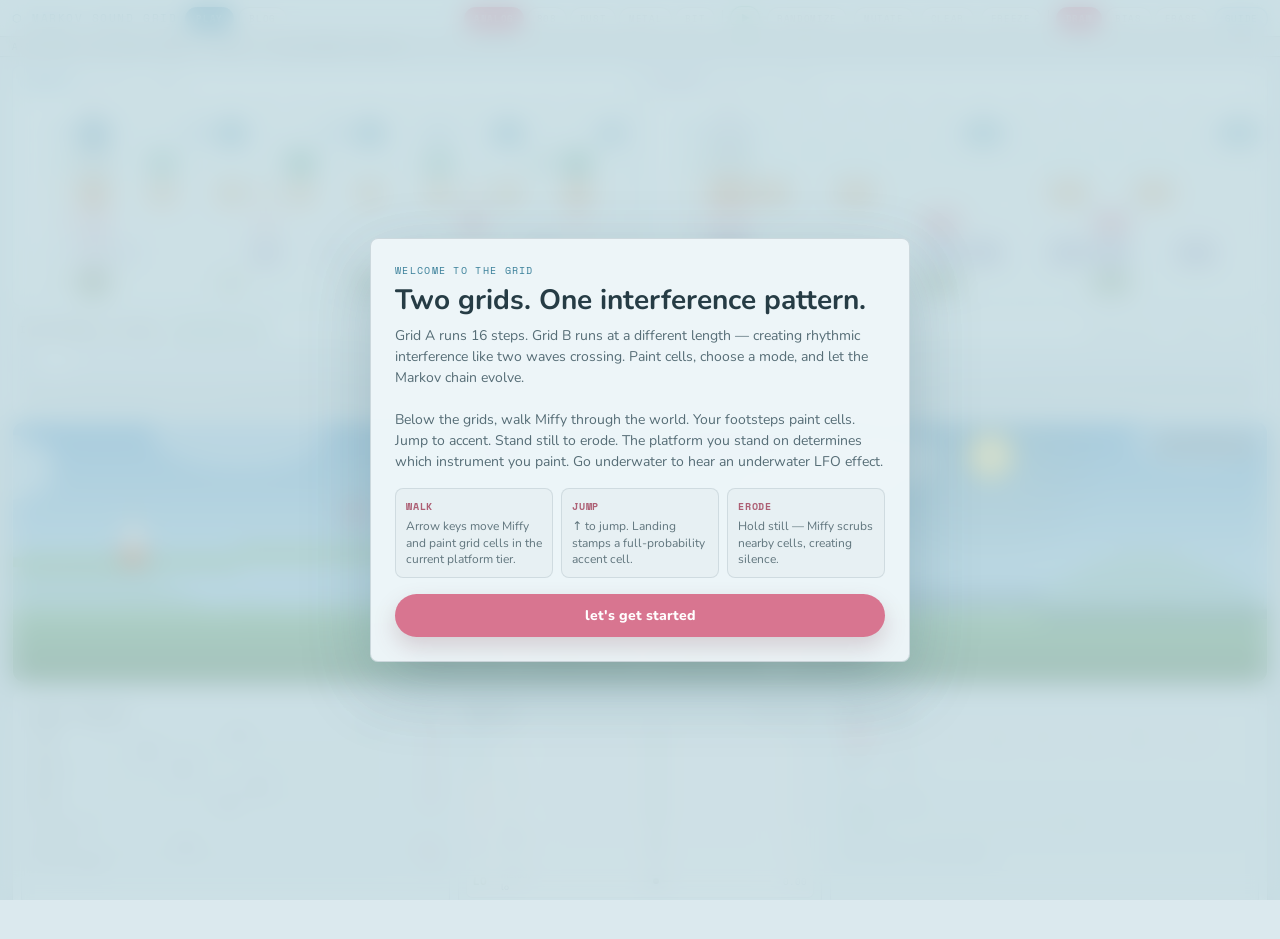
==== index.html @ ca5027e6 "Blog Section Added" ====
<!DOCTYPE html>
<html lang="en">
<head>
<meta charset="UTF-8">
<meta name="viewport" content="width=device-width, initial-scale=1.0">
<title>Markov Sound Grid</title>
<link rel="preconnect" href="https://fonts.googleapis.com">
<link rel="preconnect" href="https://fonts.gstatic.com" crossorigin>
<link href="https://fonts.googleapis.com/css2?family=Nunito:wght@600;700;800&family=Space+Mono:wght@400;700&display=swap" rel="stylesheet">
<style>
*,*::before,*::after{box-sizing:border-box;margin:0;padding:0}
:root{
  --bg:#dbe9ee;--surf:rgba(239,247,249,.9);--border:rgba(36,66,80,.18);
  --text:#263c45;--muted:#60757d;--accent:#d87590;--accent-2:#579fbd;
  --green:#4a9d82;--peach:#d99a5f;
  --mono:'Space Mono',monospace;--round:'Nunito',system-ui,sans-serif;
  --c-bd:#579fbd;--c-sd:#4a9d82;--c-hh:#d99a5f;--c-cp:#d87590;--c-mel:#8f8fbc;--c-bass:#6f8f63;
  /* time of day */
  --sky-top:#c8dff2;--sky-bot:#e8f4fb;--ground:#b8d4a0;--ground-dark:#8ab87a;
  --sun-color:#f5c842;--fog:rgba(220,235,245,0.0);
}
html,body{width:100%;height:100%;background:var(--bg);color:var(--text);font-family:var(--round);overflow-x:hidden;}
body{overflow-y:auto;}
#app{display:flex;flex-direction:column;min-height:100vh;}

/* ---- HEADER ---- */
header{display:flex;align-items:center;justify-content:space-between;gap:8px;flex-wrap:wrap;padding:6px 12px;border-bottom:1px solid var(--border);background:rgba(231,241,244,.92);box-shadow:0 6px 20px rgba(35,75,90,.12);flex-shrink:0;backdrop-filter:blur(16px);position:sticky;top:0;z-index:50;}
.logo{font-family:var(--mono);font-size:11px;letter-spacing:.14em;color:#397f99;text-transform:uppercase;white-space:nowrap}
.top-nav{display:flex;align-items:center;gap:4px;margin-right:auto}
.nav-link{font-family:var(--mono);font-size:9px;letter-spacing:.08em;text-transform:uppercase;text-decoration:none;color:#617780;border:1px solid var(--border);background:rgba(247,251,251,.68);border-radius:999px;padding:4px 10px;transition:all .12s}
.nav-link:hover{color:#263c45;border-color:rgba(36,66,80,.3);transform:translateY(-1px)}
.nav-link.active{background:var(--accent-2);border-color:var(--accent-2);color:#fff;font-weight:700}
.hdr-right{display:flex;align-items:center;gap:7px;flex-wrap:wrap}
.pill-group{display:flex;gap:3px}
.pill,.btn{font-family:var(--mono);font-size:9px;letter-spacing:.07em;padding:4px 9px;border:1px solid var(--border);background:rgba(247,251,251,.78);color:#617780;border-radius:999px;cursor:pointer;text-transform:uppercase;transition:all .12s;box-shadow:0 3px 8px rgba(35,75,90,.08)}
.pill:hover,.btn:hover{color:#263c45;border-color:rgba(36,66,80,.3);transform:translateY(-1px)}
.pill.on,.btn.on{background:var(--accent);color:#fff;border-color:var(--accent);font-weight:700}
.btn.soft{background:#ddeef3;color:#397f99;border-color:rgba(87,159,189,.34)}
.btn.warn.on{background:var(--peach);border-color:var(--peach);color:#fff}
.play-control{width:30px;height:24px;padding:0;display:inline-grid;place-items:center;border-color:rgba(74,157,130,.42);background:#e1f1ec}
.play-control::before{content:'';display:block;width:0;height:0;margin-left:2px;border-top:4px solid transparent;border-bottom:4px solid transparent;border-left:8px solid var(--green)}
.play-control.playing{background:var(--green);border-color:var(--green)}
.play-control.playing::before{width:3px;height:10px;margin-left:-6px;border:0;background:#fff;box-shadow:7px 0 0 #fff}
.sep{width:1px;height:16px;background:var(--border)}

/* ---- STATEBAR ---- */
#statebar{display:flex;align-items:center;gap:12px;flex-wrap:wrap;padding:3px 12px;background:rgba(228,239,242,.88);border-bottom:1px solid var(--border);font-family:var(--mono);font-size:9px;letter-spacing:.06em;text-transform:uppercase;color:var(--muted);}
#statebar b{color:#3f8d74}

/* ---- MAIN WRAP (compact vertical budget) ---- */
#wrap{flex:1;padding:8px 12px 2px;display:flex;flex-direction:column;gap:6px;}

/* ---- DUAL GRIDS ---- */
#grids-wrap{display:grid;grid-template-columns:1fr 1fr;gap:6px;flex-shrink:0}
.grid-panel{background:rgba(238,247,249,.88);border:1px solid var(--border);border-radius:8px;padding:7px;backdrop-filter:blur(10px)}
.grid-a-panel{border-color:rgba(87,159,189,.35)}
.grid-b-panel{border-color:rgba(143,143,188,.35)}
.grid-tag{display:flex;align-items:center;gap:6px;margin-bottom:4px;font-family:var(--mono);font-size:9px;letter-spacing:.1em}
.gtag-label{padding:2px 7px;border-radius:999px;font-size:9px}
.gtag-a{background:rgba(87,159,189,.14);color:var(--c-bd);border:1px solid rgba(87,159,189,.3)}
.gtag-b{background:rgba(143,143,188,.14);color:var(--c-mel);border:1px solid rgba(143,143,188,.3)}
.gtag-steps{color:var(--muted);font-size:8px}
canvas{display:block;width:100%;cursor:crosshair;touch-action:none}
#ca,#cb{border-radius:4px}

/* ---- INTERFERENCE ---- */
#int-section{background:rgba(238,247,249,.88);border:1px solid rgba(36,66,80,.14);border-radius:8px;padding:7px;flex-shrink:0}
#int-header{display:flex;align-items:center;gap:8px;margin-bottom:4px;font-family:var(--mono);font-size:9px;letter-spacing:.1em;text-transform:uppercase}
.int-title{color:#263c45;font-weight:700}
#coupling-badge{padding:2px 7px;border:1px solid rgba(74,157,130,.4);color:#3f8d74;background:rgba(74,157,130,.08);border-radius:999px}
#phase-display{margin-left:auto;color:var(--muted)}
#int-canvas{display:block;width:100%;height:64px;border:1px solid var(--border);border-radius:4px}

/* ---- PANEL / CONTROLS ---- */
.panel{flex-shrink:0}
.control-bank{background:rgba(238,247,249,.9);border:1px solid var(--border);backdrop-filter:blur(12px);box-shadow:0 8px 20px rgba(35,75,90,.1);border-radius:8px;padding:8px;display:grid;grid-template-columns:minmax(220px,1fr) minmax(200px,.85fr) minmax(230px,1fr);gap:8px}
.control-section{padding:7px;border:1px solid rgba(36,66,80,.12);background:rgba(228,239,242,.72);border-radius:8px;display:grid;gap:5px;align-content:start}
.section-title{display:flex;align-items:center;justify-content:space-between;font-family:var(--mono);font-size:9px;letter-spacing:.08em;text-transform:uppercase;color:#6d8188}
.section-title span:first-child{color:#263c45;font-weight:700}
.subsection-title{font-family:var(--mono);font-size:8px;letter-spacing:.1em;text-transform:uppercase;color:#6d8188;padding-top:3px;border-top:1px solid rgba(36,66,80,.1);margin-top:1px}
.slider-row{display:grid;grid-template-columns:52px 1fr 36px;align-items:center;gap:7px}
.slider-row label{font-family:var(--mono);font-size:9px;text-transform:uppercase;letter-spacing:.05em;color:var(--muted)}
.val{font-family:var(--mono);font-size:9px;color:#ad5f74;text-align:right}
input[type=range]{-webkit-appearance:none;appearance:none;height:2px;background:rgba(36,66,80,.2);border-radius:999px;outline:none;cursor:pointer}
input[type=range]::-webkit-slider-thumb{-webkit-appearance:none;width:10px;height:10px;background:var(--text);border-radius:50%;cursor:pointer;border:2px solid var(--bg)}

/* ---- ROW PULL ---- */
.pull-item{display:flex;align-items:center;gap:6px;padding:4px 6px;background:rgba(247,251,251,.82);border:1px solid rgba(36,66,80,.12);border-radius:6px}
.pull-item .rp-name{font-family:var(--mono);font-size:11px;font-weight:700;width:22px;flex-shrink:0}
.pull-item .rp-sub{font-size:9px;color:var(--muted);width:34px;flex-shrink:0}
.pull-item input{flex:1;height:2px}
.pull-item .rp-val{font-family:var(--mono);font-size:9px;color:var(--muted);width:30px;text-align:right}

/* ---- CHORD ---- */
#chord-row{display:flex;gap:5px;flex-wrap:wrap}
.chord-pill{font-family:var(--mono);font-size:9px;padding:3px 8px;border:1px solid var(--border);color:var(--muted);background:rgba(247,251,251,.82);border-radius:999px;cursor:default}
.chord-pill.active{border-color:rgba(216,117,144,.5);color:#ad5f74;background:#f4e5ea}
.chord-vals{display:flex;gap:14px;margin-top:1px}
.chord-big .chord-lbl{font-family:var(--mono);font-size:8px;letter-spacing:.1em;text-transform:uppercase;color:var(--muted)}
.chord-big .chord-name{font-family:var(--mono);font-size:17px;font-weight:700;color:#ad5f74;line-height:1.1}
#strudel-box{font-family:var(--mono);font-size:9px;color:#3f8d74;background:rgba(228,239,242,.72);border:1px solid rgba(74,157,130,.2);border-radius:6px;padding:6px;word-break:break-all;line-height:1.45;min-height:24px}

/* ---- FOOTER ---- */
footer{padding:4px 12px;border-top:1px solid var(--border);background:rgba(231,241,244,.92);display:flex;align-items:center;justify-content:space-between;gap:10px;}
.hint,#kit-lbl{font-family:var(--mono);font-size:9px;color:var(--muted);letter-spacing:.04em}
.footer-state{display:flex;gap:12px;font-family:var(--mono);font-size:9px;color:var(--muted)}
#freeze-lbl{text-transform:uppercase;color:#3f8d74}

/* ---- INTRO ---- */
.intro-overlay{position:fixed;inset:0;z-index:100;display:grid;place-items:center;padding:24px;background:rgba(195,217,224,.74);backdrop-filter:blur(12px)}
.intro-overlay.is-hidden{display:none}
.intro-card{width:min(540px,100%);padding:24px;border-radius:8px;background:rgba(239,247,249,.96);border:1px solid rgba(36,66,80,.16);box-shadow:0 24px 70px rgba(35,75,90,.24)}
.intro-kicker{font-family:var(--mono);font-size:10px;letter-spacing:.13em;text-transform:uppercase;color:#397f99}
.intro-card h1{margin-top:8px;font-size:28px;line-height:1.05;color:#263c45}
.intro-card p{margin-top:10px;color:#566d76;font-size:14px;line-height:1.5}
.intro-steps{display:grid;grid-template-columns:repeat(3,1fr);gap:8px;margin:16px 0}
.intro-steps div{padding:10px;border-radius:8px;border:1px solid rgba(36,66,80,.12);background:#e7f0f3}
.intro-steps b{display:block;color:#ad5f74;font-family:var(--mono);font-size:10px;text-transform:uppercase;letter-spacing:.08em}
.intro-steps span{display:block;margin-top:4px;color:#60757d;font-size:12px;line-height:1.35}
.intro-start{width:100%;border:0;border-radius:999px;background:#d87590;color:#fff;font-family:var(--round);font-weight:800;font-size:14px;padding:12px;cursor:pointer;box-shadow:0 10px 22px rgba(126,74,88,.22)}
.intro-start:hover{transform:translateY(-1px)}

/* ---- FOCUS ---- */
.pill:focus-visible,.btn:focus-visible,input:focus-visible{outline:2px solid rgba(87,159,189,.58);outline-offset:2px}

/* ====== GAME SECTION ====== */
#game-section {
  position: relative;
  width: 100%;
  border-radius: 12px;
  overflow: hidden;
  box-shadow: 0 12px 36px rgba(30,60,80,.18), 0 2px 0 rgba(255,255,255,.6) inset;
  border: 1.5px solid rgba(255,255,255,.5);
  flex-shrink: 0;
  margin-bottom: 2px;
}

#game-canvas {
  display: block;
  width: 100%;
  height: min(34vh, 260px);
  max-height: 320px;
  cursor: none;
  touch-action: none;
  image-rendering: pixelated;
}

/* Time of day picker */
#tod-bar {
  position: absolute;
  top: 12px;
  left: 50%;
  transform: translateX(-50%);
  display: flex;
  gap: 6px;
  background: rgba(0,0,0,.18);
  backdrop-filter: blur(12px);
  border: 1px solid rgba(255,255,255,.2);
  border-radius: 999px;
  padding: 4px 8px;
  z-index: 10;
}
.tod-btn {
  font-family: var(--mono);
  font-size: 9px;
  letter-spacing: .08em;
  padding: 3px 10px;
  border: 1px solid rgba(255,255,255,.15);
  background: transparent;
  color: rgba(255,255,255,.7);
  border-radius: 999px;
  cursor: pointer;
  text-transform: uppercase;
  transition: all .15s;
}
.tod-btn:hover { background: rgba(255,255,255,.12); color: #fff; }
.tod-btn.active { background: rgba(255,255,255,.22); color: #fff; border-color: rgba(255,255,255,.4); font-weight: 700; }

/* Game HUD */
#game-hud {
  position: absolute;
  bottom: 10px;
  left: 50%;
  transform: translateX(-50%);
  display: flex;
  gap: 8px;
  align-items: center;
  background: rgba(0,0,0,.22);
  backdrop-filter: blur(10px);
  border: 1px solid rgba(255,255,255,.15);
  border-radius: 999px;
  padding: 4px 10px;
  font-family: var(--mono);
  font-size: 9px;
  color: rgba(255,255,255,.75);
  letter-spacing: .06em;
  z-index: 10;
}
.hud-sep { width: 1px; height: 12px; background: rgba(255,255,255,.2); }
.hud-zone { color: #fff; font-weight: 700; }
.hud-key { display: inline-block; padding: 1px 5px; background: rgba(255,255,255,.12); border: 1px solid rgba(255,255,255,.2); border-radius: 3px; margin: 0 1px; }

/* Zone labels */
#zone-labels {
  position: absolute;
  top: 50px;
  left: 0; right: 0;
  display: flex;
  pointer-events: none;
  z-index: 5;
}

/* Brush indicator */
#brush-indicator {
  position: absolute;
  top: 12px;
  right: 14px;
  font-family: var(--mono);
  font-size: 9px;
  color: rgba(255,255,255,.8);
  background: rgba(0,0,0,.22);
  backdrop-filter: blur(8px);
  border: 1px solid rgba(255,255,255,.15);
  border-radius: 6px;
  padding: 4px 8px;
  letter-spacing: .07em;
  z-index: 10;
}

@media(max-width:900px){
  #grids-wrap{grid-template-columns:1fr}
  .control-bank{grid-template-columns:1fr 1fr}
  #game-canvas{height:min(38vh,220px);max-height:280px}
  #int-canvas{height:56px}
}
@media(max-width:640px){
  .control-bank{grid-template-columns:1fr}
  .intro-steps{grid-template-columns:1fr}
  .intro-card h1{font-size:22px}
  #game-canvas{height:min(32vh,200px);max-height:240px}
  #int-canvas{height:48px}
}
</style>
</head>
<body>
<div id="app">
  <header>
    <div class="logo">⬡ markov sound grid</div>
    <nav class="top-nav" aria-label="Main navigation">
      <a class="nav-link active" href="index.html">play</a>
      <a class="nav-link" href="blog.html">blog</a>
    </nav>
    <div class="hdr-right">
      <div class="pill-group" id="kit-btns">
        <button class="pill on" data-kit="analog">Analog</button>
        <button class="pill" data-kit="808">808</button>
        <button class="pill" data-kit="dust">Dust</button>
        <button class="pill" data-kit="metal">Metal</button>
        <button class="pill" data-kit="bit">Bit</button>
      </div>
      <div class="sep"></div>
      <button class="btn play-control" id="play" aria-label="Play" title="Play"></button>
      <button class="btn" id="randomize">randomize</button>
      <button class="btn" id="mutate">mutate</button>
      <button class="btn" id="clear">clear</button>
      <button class="btn warn" id="freeze">freeze</button>
      <div class="sep"></div>
      <div class="pill-group" id="mode-btns">
        <button class="pill on" data-mode="draw">draw</button>
        <button class="pill" data-mode="bias">bias</button>
        <button class="pill" data-mode="erase">erase</button>
      </div>
      <button class="btn soft" id="intro-open">guide</button>
    </div>
  </header>

  <div id="statebar">
    <span>A·step <b id="sb-a">01</b></span>
    <span>B·step <b id="sb-b">01</b></span>
    <span>chord <b id="sb-chord">--</b></span>
    <span>next <b id="sb-next">--</b></span>
    <span>collisions <b id="sb-coll">0</b></span>
    <span>bar <b id="sb-bar">0</b></span>
  </div>

  <div id="wrap">

    <div id="grids-wrap">
      <div class="grid-panel grid-a-panel">
        <div class="grid-tag">
          <span class="gtag-label gtag-a">GRID A</span>
          <span class="gtag-steps">16 steps · 1.000×</span>
        </div>
        <canvas id="ca"></canvas>
      </div>
      <div class="grid-panel grid-b-panel">
        <div class="grid-tag">
          <span class="gtag-label gtag-b">GRID B</span>
          <span class="gtag-steps" id="b-tag">13 steps · 0.813×</span>
        </div>
        <canvas id="cb"></canvas>
      </div>
    </div>

    <div id="int-section">
      <div id="int-header">
        <span class="int-title">interference pattern</span>
        <span id="coupling-badge">coupling 0.00</span>
        <span id="phase-display">align 0% · offset 0.000</span>
      </div>
      <canvas id="int-canvas"></canvas>
    </div>

    <div id="game-section">
      <canvas id="game-canvas"></canvas>
      <div id="tod-bar">
        <button class="tod-btn" data-tod="dawn">dawn</button>
        <button class="tod-btn active" data-tod="day">day</button>
        <button class="tod-btn" data-tod="sunset">sunset</button>
        <button class="tod-btn" data-tod="dusk">dusk</button>
        <button class="tod-btn" data-tod="night">night</button>
      </div>
      <div id="brush-indicator">brush · <span id="brush-mode-lbl">draw</span></div>
      <div id="game-hud">
        <span>row: <span class="hud-zone" id="hud-zone">kick</span></span>
        <span class="hud-sep"></span>
        <span><span class="hud-key">←→</span> walk · paint</span>
        <span class="hud-sep"></span>
        <span><span class="hud-key">↑</span> jump · accent</span>
        <span class="hud-sep"></span>
        <span><span class="hud-key">hold</span> erode</span>
        <span class="hud-sep"></span>
        <span id="hud-action" style="color:rgba(255,180,100,.9)"></span>
      </div>
    </div>

    <div class="panel">
      <div class="control-bank">
        <div class="control-section">
          <div class="section-title"><span>global controls</span><span>markov shape</span></div>
          <div class="slider-row"><label>tempo</label><input type="range" id="sl-bpm" min="40" max="180" value="108"><span class="val" id="val-bpm">108</span></div>
          <div class="slider-row"><label>chaos</label><input type="range" id="sl-chaos" min="0" max="100" value="18"><span class="val" id="val-chaos">0.18</span></div>
          <div class="slider-row"><label>density</label><input type="range" id="sl-density" min="0" max="100" value="30"><span class="val" id="val-density">0.30</span></div>
          <div class="slider-row"><label>repeat</label><input type="range" id="sl-rep" min="0" max="100" value="55"><span class="val" id="val-rep">0.55</span></div>
          <div class="slider-row"><label>smooth</label><input type="range" id="sl-smooth" min="0" max="100" value="45"><span class="val" id="val-smooth">0.45</span></div>
          <div class="subsection-title">interference</div>
          <div class="slider-row"><label>B ratio</label><input type="range" id="sl-ratio" min="50" max="150" value="81" step="1"><span class="val" id="val-ratio">13/16</span></div>
          <div class="slider-row"><label>coupling</label><input type="range" id="sl-coupling" min="0" max="100" value="0"><span class="val" id="val-coupling">0.00</span></div>
        </div>
        <div class="control-section">
          <div class="section-title"><span>row pull</span><span>grid bias</span></div>
          <div id="row-pull-wrap"></div>
        </div>
        <div class="control-section">
          <div class="section-title"><span>chord chain</span></div>
          <div id="chord-row"></div>
          <div class="chord-vals">
            <div class="chord-big"><div class="chord-lbl">current</div><div class="chord-name" id="cur-chord">--</div></div>
            <div class="chord-big"><div class="chord-lbl">next</div><div class="chord-name" id="next-chord">--</div></div>
          </div>
          <div class="subsection-title">strudel preview</div>
          <div id="strudel-box">--</div>
          <div id="loading-status" style="font-size:9px;color:var(--muted);margin-top:4px;font-family:var(--mono)">click play to load sounds</div>
        </div>
      </div>
    </div>
  </div>

  <footer>
    <div class="hint">paint cells · walk miffy through platforms · jump = accent · stand still = erode · your path composes the pattern</div>
    <div class="footer-state"><span id="freeze-lbl">live grid</span><span id="kit-lbl">analog drum voices</span></div>
  </footer>

  <div class="intro-overlay" id="intro-overlay" role="dialog" aria-modal="true">
    <div class="intro-card">
      <div class="intro-kicker">welcome to the grid</div>
      <h1>Two grids. One interference pattern.</h1>
      <p>Grid A runs 16 steps. Grid B runs at a different length — creating rhythmic interference like two waves crossing. Paint cells, choose a mode, and let the Markov chain evolve.<br><br>Below the grids, walk Miffy through the world. Your footsteps paint cells. Jump to accent. Stand still to erode. The platform you stand on determines which instrument you paint. Go underwater to hear an underwater LFO effect.</p>
      <div class="intro-steps">
        <div><b>Walk</b><span>Arrow keys move Miffy and paint grid cells in the current platform tier.</span></div>
        <div><b>Jump</b><span>↑ to jump. Landing stamps a full-probability accent cell.</span></div>
        <div><b>Erode</b><span>Hold still — Miffy scrubs nearby cells, creating silence.</span></div>
      </div>
      <button class="intro-start" id="intro-start">let's get started</button>
    </div>
  </div>
</div>

<script src="app.js"></script>
</body>
</html>
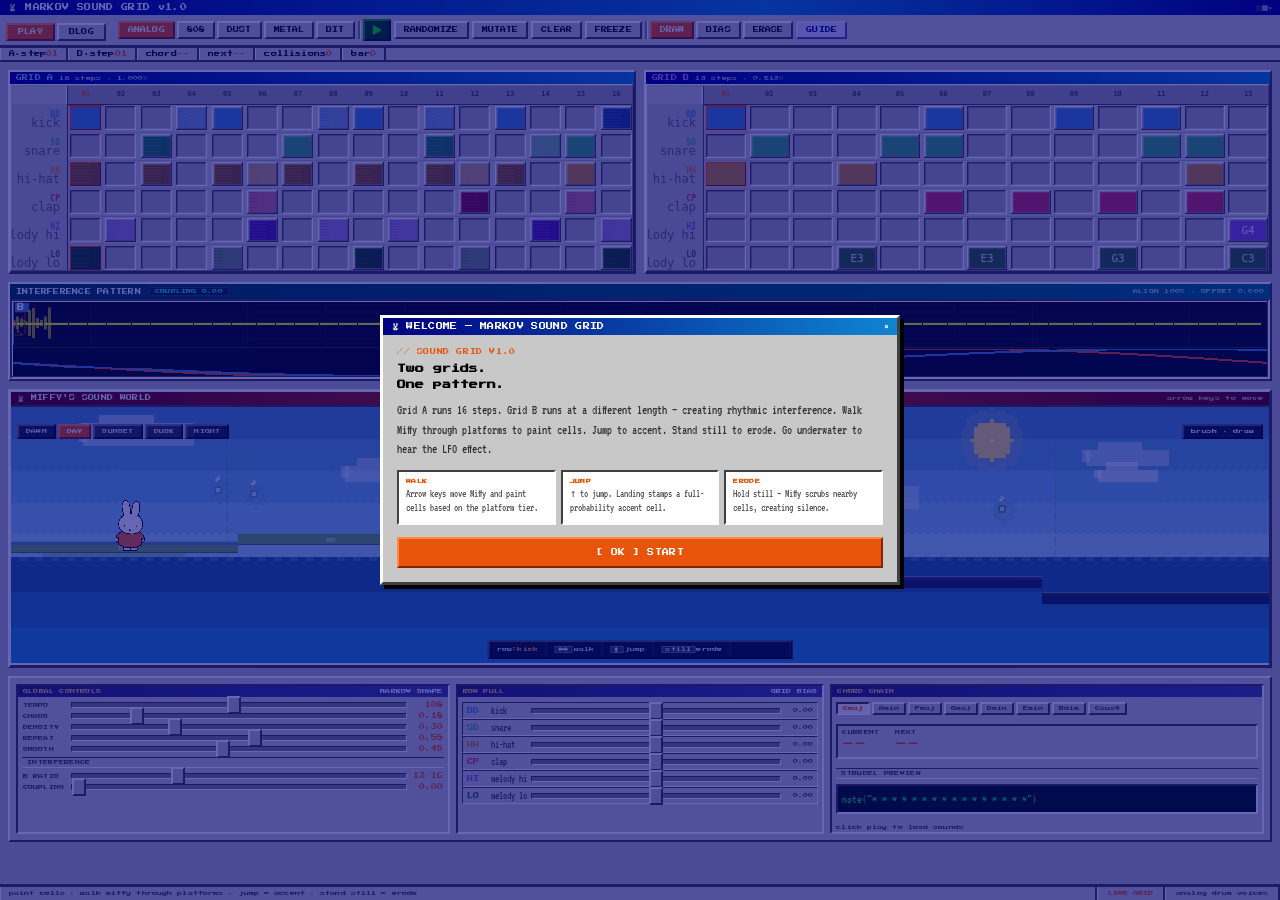
==== commit 59250c27: "[feat]: enhance style & fix game controls" ====
--- a/index.html
+++ b/index.html
@@ -6,271 +6,240 @@
 <title>Markov Sound Grid</title>
 <link rel="preconnect" href="https://fonts.googleapis.com">
 <link rel="preconnect" href="https://fonts.gstatic.com" crossorigin>
-<link href="https://fonts.googleapis.com/css2?family=Nunito:wght@600;700;800&family=Space+Mono:wght@400;700&display=swap" rel="stylesheet">
+<link href="https://fonts.googleapis.com/css2?family=VT323&family=Press+Start+2P&display=swap" rel="stylesheet">
 <style>
 *,*::before,*::after{box-sizing:border-box;margin:0;padding:0}
+
 :root{
-  --bg:#dbe9ee;--surf:rgba(239,247,249,.9);--border:rgba(36,66,80,.18);
-  --text:#263c45;--muted:#60757d;--accent:#d87590;--accent-2:#579fbd;
-  --green:#4a9d82;--peach:#d99a5f;
-  --mono:'Space Mono',monospace;--round:'Nunito',system-ui,sans-serif;
-  --c-bd:#579fbd;--c-sd:#4a9d82;--c-hh:#d99a5f;--c-cp:#d87590;--c-mel:#8f8fbc;--c-bass:#6f8f63;
-  /* time of day */
-  --sky-top:#c8dff2;--sky-bot:#e8f4fb;--ground:#b8d4a0;--ground-dark:#8ab87a;
-  --sun-color:#f5c842;--fog:rgba(220,235,245,0.0);
-}
-html,body{width:100%;height:100%;background:var(--bg);color:var(--text);font-family:var(--round);overflow-x:hidden;}
+  --bg:#c0c0c0;
+  --win-bg:#c8c8c8;
+  --text:#000000;
+  --muted:#444444;
+  --accent:#e8540a;
+  --accent-dim:#c44000;
+  --button-face:#c0c0c0;
+  --mono:'VT323',monospace;
+  --pixel:'Press Start 2P',monospace;
+  --c-bd:#4488cc;--c-sd:#44aa66;--c-hh:#cc8822;--c-cp:#cc3355;--c-mel:#8855cc;--c-bass:#336622;
+}
+
+html,body{
+  width:100%;min-height:100%;
+  background:var(--bg);
+  background-image:
+    repeating-linear-gradient(0deg,transparent,transparent 1px,rgba(0,0,0,.03) 1px,rgba(0,0,0,.03) 2px),
+    repeating-linear-gradient(90deg,transparent,transparent 1px,rgba(0,0,0,.03) 1px,rgba(0,0,0,.03) 2px);
+  color:var(--text);font-family:var(--mono);font-size:14px;overflow-x:hidden;
+}
 body{overflow-y:auto;}
 #app{display:flex;flex-direction:column;min-height:100vh;}
 
 /* ---- HEADER ---- */
-header{display:flex;align-items:center;justify-content:space-between;gap:8px;flex-wrap:wrap;padding:6px 12px;border-bottom:1px solid var(--border);background:rgba(231,241,244,.92);box-shadow:0 6px 20px rgba(35,75,90,.12);flex-shrink:0;backdrop-filter:blur(16px);position:sticky;top:0;z-index:50;}
-.logo{font-family:var(--mono);font-size:11px;letter-spacing:.14em;color:#397f99;text-transform:uppercase;white-space:nowrap}
-.top-nav{display:flex;align-items:center;gap:4px;margin-right:auto}
-.nav-link{font-family:var(--mono);font-size:9px;letter-spacing:.08em;text-transform:uppercase;text-decoration:none;color:#617780;border:1px solid var(--border);background:rgba(247,251,251,.68);border-radius:999px;padding:4px 10px;transition:all .12s}
-.nav-link:hover{color:#263c45;border-color:rgba(36,66,80,.3);transform:translateY(-1px)}
-.nav-link.active{background:var(--accent-2);border-color:var(--accent-2);color:#fff;font-weight:700}
-.hdr-right{display:flex;align-items:center;gap:7px;flex-wrap:wrap}
-.pill-group{display:flex;gap:3px}
-.pill,.btn{font-family:var(--mono);font-size:9px;letter-spacing:.07em;padding:4px 9px;border:1px solid var(--border);background:rgba(247,251,251,.78);color:#617780;border-radius:999px;cursor:pointer;text-transform:uppercase;transition:all .12s;box-shadow:0 3px 8px rgba(35,75,90,.08)}
-.pill:hover,.btn:hover{color:#263c45;border-color:rgba(36,66,80,.3);transform:translateY(-1px)}
-.pill.on,.btn.on{background:var(--accent);color:#fff;border-color:var(--accent);font-weight:700}
-.btn.soft{background:#ddeef3;color:#397f99;border-color:rgba(87,159,189,.34)}
-.btn.warn.on{background:var(--peach);border-color:var(--peach);color:#fff}
-.play-control{width:30px;height:24px;padding:0;display:inline-grid;place-items:center;border-color:rgba(74,157,130,.42);background:#e1f1ec}
-.play-control::before{content:'';display:block;width:0;height:0;margin-left:2px;border-top:4px solid transparent;border-bottom:4px solid transparent;border-left:8px solid var(--green)}
-.play-control.playing{background:var(--green);border-color:var(--green)}
-.play-control.playing::before{width:3px;height:10px;margin-left:-6px;border:0;background:#fff;box-shadow:7px 0 0 #fff}
-.sep{width:1px;height:16px;background:var(--border)}
+header{
+  display:flex;flex-direction:column;align-items:stretch;
+  background:var(--win-bg);flex-shrink:0;
+  position:sticky;top:0;z-index:50;
+  border-bottom:3px solid #404040;
+}
+.header-titlebar{
+  padding:3px 8px;
+  background:linear-gradient(90deg,#000080 0%,#1084d0 60%,#000080 100%);
+  color:#fff;font-family:var(--pixel);font-size:7px;letter-spacing:.05em;
+  display:flex;align-items:center;gap:8px;
+}
+.logo{display:none;}
+.top-nav{display:flex;align-items:center;gap:2px;padding:4px 6px 0;}
+.nav-link{
+  font-family:var(--pixel);font-size:6px;letter-spacing:.04em;
+  text-transform:uppercase;text-decoration:none;color:var(--text);
+  padding:4px 10px;background:var(--button-face);
+  border-style:solid;border-width:2px;
+  border-color:#fff #404040 #404040 #fff;
+  display:inline-block;
+}
+.nav-link:hover{background:#d4d0c8;}
+.nav-link.active{background:var(--accent);color:#fff;border-color:#ff8844 #882200 #882200 #ff8844;}
+.hdr-right{display:flex;align-items:center;gap:3px;flex-wrap:wrap;padding:4px 6px;}
+
+/* ---- BUTTONS ---- */
+.pill,.btn{
+  font-family:var(--pixel);font-size:6px;letter-spacing:.02em;
+  padding:4px 8px;background:var(--button-face);color:var(--text);
+  cursor:pointer;text-transform:uppercase;
+  border-style:solid;border-width:2px;
+  border-color:#fff #404040 #404040 #fff;
+  border-radius:0;box-shadow:none;transition:none;white-space:nowrap;
+}
+.pill:hover,.btn:hover{background:#d4d0c8;transform:none;}
+.pill:active,.btn:active{border-color:#404040 #fff #fff #404040;padding:5px 7px 3px 9px;}
+.pill.on,.btn.on{background:var(--accent);color:#fff;border-color:#ff8844 #882200 #882200 #ff8844;}
+.btn.soft{background:#d8d8f0;color:#000080;border-color:#e8e8ff #5050a0 #5050a0 #e8e8ff;}
+.btn.warn.on{background:#884400;color:#ffcc00;border-color:#cc6600 #442200 #442200 #cc6600;}
+.play-control{
+  width:28px;height:22px;padding:0;display:inline-grid;place-items:center;
+  background:#004400;border-color:#00aa00 #002200 #002200 #00aa00;
+}
+.play-control::before{
+  content:'';display:block;width:0;height:0;margin-left:2px;
+  border-top:5px solid transparent;border-bottom:5px solid transparent;border-left:9px solid #00ff00;
+}
+.play-control.playing{background:#660000;border-color:#ff4444 #330000 #330000 #ff4444;}
+.play-control.playing::before{width:4px;height:10px;margin-left:-5px;border:0;background:#ff4444;box-shadow:6px 0 0 #ff4444;}
+.sep{width:2px;height:18px;background:#808080;box-shadow:1px 0 0 #fff;}
+.pill-group{display:flex;gap:2px;}
 
 /* ---- STATEBAR ---- */
-#statebar{display:flex;align-items:center;gap:12px;flex-wrap:wrap;padding:3px 12px;background:rgba(228,239,242,.88);border-bottom:1px solid var(--border);font-family:var(--mono);font-size:9px;letter-spacing:.06em;text-transform:uppercase;color:var(--muted);}
-#statebar b{color:#3f8d74}
-
-/* ---- MAIN WRAP (compact vertical budget) ---- */
-#wrap{flex:1;padding:8px 12px 2px;display:flex;flex-direction:column;gap:6px;}
-
-/* ---- DUAL GRIDS ---- */
-#grids-wrap{display:grid;grid-template-columns:1fr 1fr;gap:6px;flex-shrink:0}
-.grid-panel{background:rgba(238,247,249,.88);border:1px solid var(--border);border-radius:8px;padding:7px;backdrop-filter:blur(10px)}
-.grid-a-panel{border-color:rgba(87,159,189,.35)}
-.grid-b-panel{border-color:rgba(143,143,188,.35)}
-.grid-tag{display:flex;align-items:center;gap:6px;margin-bottom:4px;font-family:var(--mono);font-size:9px;letter-spacing:.1em}
-.gtag-label{padding:2px 7px;border-radius:999px;font-size:9px}
-.gtag-a{background:rgba(87,159,189,.14);color:var(--c-bd);border:1px solid rgba(87,159,189,.3)}
-.gtag-b{background:rgba(143,143,188,.14);color:var(--c-mel);border:1px solid rgba(143,143,188,.3)}
-.gtag-steps{color:var(--muted);font-size:8px}
-canvas{display:block;width:100%;cursor:crosshair;touch-action:none}
-#ca,#cb{border-radius:4px}
+#statebar{
+  display:flex;align-items:stretch;gap:0;flex-wrap:wrap;
+  background:var(--win-bg);border-bottom:2px solid #404040;
+  font-family:var(--pixel);font-size:6px;letter-spacing:.03em;color:var(--text);
+}
+#statebar span{display:flex;align-items:center;padding:3px 8px;border-right:2px solid #404040;border-left:1px solid #fff;}
+#statebar b{color:var(--accent);font-weight:normal;}
+
+/* ---- MAIN WRAP ---- */
+#wrap{flex:1;padding:8px;display:flex;flex-direction:column;gap:8px;}
+
+/* ---- GRID PANELS ---- */
+#grids-wrap{display:grid;grid-template-columns:1fr 1fr;gap:8px;flex-shrink:0;}
+.grid-panel{background:var(--win-bg);border-style:solid;border-width:2px;border-color:#fff #404040 #404040 #fff;padding:0;}
+.grid-tag{display:flex;align-items:center;gap:6px;padding:3px 6px;background:linear-gradient(90deg,#000080,#1084d0);font-family:var(--pixel);font-size:6px;letter-spacing:.04em;}
+.gtag-label{color:#fff;padding:0;border:none;background:none;font-size:6px;}
+.gtag-a{color:#88ccff;}.gtag-b{color:#cc88ff;}
+.gtag-steps{color:rgba(255,255,255,.7);font-size:5px;}
+canvas{display:block;width:100%;cursor:crosshair;touch-action:none;image-rendering:pixelated;}
+#ca,#cb{border-radius:0;}
 
 /* ---- INTERFERENCE ---- */
-#int-section{background:rgba(238,247,249,.88);border:1px solid rgba(36,66,80,.14);border-radius:8px;padding:7px;flex-shrink:0}
-#int-header{display:flex;align-items:center;gap:8px;margin-bottom:4px;font-family:var(--mono);font-size:9px;letter-spacing:.1em;text-transform:uppercase}
-.int-title{color:#263c45;font-weight:700}
-#coupling-badge{padding:2px 7px;border:1px solid rgba(74,157,130,.4);color:#3f8d74;background:rgba(74,157,130,.08);border-radius:999px}
-#phase-display{margin-left:auto;color:var(--muted)}
-#int-canvas{display:block;width:100%;height:64px;border:1px solid var(--border);border-radius:4px}
-
-/* ---- PANEL / CONTROLS ---- */
-.panel{flex-shrink:0}
-.control-bank{background:rgba(238,247,249,.9);border:1px solid var(--border);backdrop-filter:blur(12px);box-shadow:0 8px 20px rgba(35,75,90,.1);border-radius:8px;padding:8px;display:grid;grid-template-columns:minmax(220px,1fr) minmax(200px,.85fr) minmax(230px,1fr);gap:8px}
-.control-section{padding:7px;border:1px solid rgba(36,66,80,.12);background:rgba(228,239,242,.72);border-radius:8px;display:grid;gap:5px;align-content:start}
-.section-title{display:flex;align-items:center;justify-content:space-between;font-family:var(--mono);font-size:9px;letter-spacing:.08em;text-transform:uppercase;color:#6d8188}
-.section-title span:first-child{color:#263c45;font-weight:700}
-.subsection-title{font-family:var(--mono);font-size:8px;letter-spacing:.1em;text-transform:uppercase;color:#6d8188;padding-top:3px;border-top:1px solid rgba(36,66,80,.1);margin-top:1px}
-.slider-row{display:grid;grid-template-columns:52px 1fr 36px;align-items:center;gap:7px}
-.slider-row label{font-family:var(--mono);font-size:9px;text-transform:uppercase;letter-spacing:.05em;color:var(--muted)}
-.val{font-family:var(--mono);font-size:9px;color:#ad5f74;text-align:right}
-input[type=range]{-webkit-appearance:none;appearance:none;height:2px;background:rgba(36,66,80,.2);border-radius:999px;outline:none;cursor:pointer}
-input[type=range]::-webkit-slider-thumb{-webkit-appearance:none;width:10px;height:10px;background:var(--text);border-radius:50%;cursor:pointer;border:2px solid var(--bg)}
+#int-section{background:var(--win-bg);border-style:solid;border-width:2px;border-color:#fff #404040 #404040 #fff;flex-shrink:0;}
+#int-header{display:flex;align-items:center;gap:8px;padding:3px 6px;background:linear-gradient(90deg,#004040,#007070);font-family:var(--pixel);font-size:6px;letter-spacing:.04em;text-transform:uppercase;}
+.int-title{color:#fff;font-weight:normal;}
+#coupling-badge{padding:1px 5px;font-size:5px;border:1px solid #404040;color:#00ffcc;background:#003030;}
+#phase-display{margin-left:auto;color:rgba(255,255,255,.7);font-size:5px;}
+#int-canvas{display:block;width:100%;height:80px;border-top:2px solid #404040;border-left:2px solid #404040;border-right:2px solid #fff;border-bottom:2px solid #fff;image-rendering:pixelated;}
+
+/* ---- CONTROLS ---- */
+.panel{flex-shrink:0;}
+.control-bank{background:var(--win-bg);border-style:solid;border-width:2px;border-color:#fff #404040 #404040 #fff;padding:6px;display:grid;grid-template-columns:minmax(200px,1fr) minmax(180px,.85fr) minmax(210px,1fr);gap:6px;}
+.control-section{border-style:solid;border-width:2px;border-color:#404040 #fff #fff #404040;background:var(--win-bg);display:grid;gap:5px;align-content:start;padding:0;}
+.section-title{display:flex;align-items:center;justify-content:space-between;padding:3px 5px;background:linear-gradient(90deg,#2a2a6a,#4a4a9a);font-family:var(--pixel);font-size:5px;letter-spacing:.04em;text-transform:uppercase;color:#fff;}
+.section-title span:first-child{color:#ffcc66;}
+.subsection-title{font-family:var(--pixel);font-size:5px;letter-spacing:.06em;text-transform:uppercase;color:var(--muted);padding:2px 5px;margin:0 4px;border-top:1px solid #404040;border-bottom:1px solid #fff;}
+.slider-row{display:grid;grid-template-columns:44px 1fr 32px;align-items:center;gap:4px;padding:0 5px;}
+.slider-row label{font-family:var(--pixel);font-size:5px;text-transform:uppercase;letter-spacing:.02em;color:var(--muted);}
+.val{font-family:var(--pixel);font-size:6px;color:var(--accent);text-align:right;}
+input[type=range]{-webkit-appearance:none;appearance:none;height:6px;border-radius:0;outline:none;cursor:pointer;background:#808080;border-top:1px solid #404040;border-left:1px solid #404040;border-right:1px solid #fff;border-bottom:1px solid #fff;}
+input[type=range]::-webkit-slider-thumb{-webkit-appearance:none;width:14px;height:18px;border-radius:0;cursor:pointer;background:var(--button-face);border-top:2px solid #fff;border-left:2px solid #fff;border-right:2px solid #404040;border-bottom:2px solid #404040;}
 
 /* ---- ROW PULL ---- */
-.pull-item{display:flex;align-items:center;gap:6px;padding:4px 6px;background:rgba(247,251,251,.82);border:1px solid rgba(36,66,80,.12);border-radius:6px}
-.pull-item .rp-name{font-family:var(--mono);font-size:11px;font-weight:700;width:22px;flex-shrink:0}
-.pull-item .rp-sub{font-size:9px;color:var(--muted);width:34px;flex-shrink:0}
-.pull-item input{flex:1;height:2px}
-.pull-item .rp-val{font-family:var(--mono);font-size:9px;color:var(--muted);width:30px;text-align:right}
+.pull-item{display:flex;align-items:center;gap:4px;padding:2px 4px;background:var(--win-bg);margin:0 4px;border-top:1px solid #404040;border-left:1px solid #404040;border-right:1px solid #fff;border-bottom:1px solid #fff;}
+.pull-item .rp-name{font-family:var(--pixel);font-size:6px;width:20px;flex-shrink:0;}
+.pull-item .rp-sub{font-family:var(--mono);font-size:11px;color:var(--muted);width:36px;flex-shrink:0;}
+.pull-item input{flex:1;}
+.pull-item .rp-val{font-family:var(--pixel);font-size:5px;color:var(--muted);width:28px;text-align:right;}
 
 /* ---- CHORD ---- */
-#chord-row{display:flex;gap:5px;flex-wrap:wrap}
-.chord-pill{font-family:var(--mono);font-size:9px;padding:3px 8px;border:1px solid var(--border);color:var(--muted);background:rgba(247,251,251,.82);border-radius:999px;cursor:default}
-.chord-pill.active{border-color:rgba(216,117,144,.5);color:#ad5f74;background:#f4e5ea}
-.chord-vals{display:flex;gap:14px;margin-top:1px}
-.chord-big .chord-lbl{font-family:var(--mono);font-size:8px;letter-spacing:.1em;text-transform:uppercase;color:var(--muted)}
-.chord-big .chord-name{font-family:var(--mono);font-size:17px;font-weight:700;color:#ad5f74;line-height:1.1}
-#strudel-box{font-family:var(--mono);font-size:9px;color:#3f8d74;background:rgba(228,239,242,.72);border:1px solid rgba(74,157,130,.2);border-radius:6px;padding:6px;word-break:break-all;line-height:1.45;min-height:24px}
+#chord-row{display:flex;gap:2px;flex-wrap:wrap;padding:0 4px;}
+.chord-pill{font-family:var(--pixel);font-size:5px;padding:2px 5px;border-style:solid;border-width:2px;border-color:#fff #404040 #404040 #fff;color:var(--muted);background:var(--button-face);cursor:default;}
+.chord-pill.active{border-color:#404040 #fff #fff #404040;color:var(--accent);background:#fff0e8;}
+.chord-vals{display:flex;gap:16px;margin:4px;padding:4px;border-top:2px solid #404040;border-left:2px solid #404040;border-right:2px solid #fff;border-bottom:2px solid #fff;}
+.chord-big .chord-lbl{font-family:var(--pixel);font-size:5px;letter-spacing:.06em;text-transform:uppercase;color:var(--muted);}
+.chord-big .chord-name{font-family:var(--pixel);font-size:12px;color:var(--accent);line-height:1.3;margin-top:2px;}
+#strudel-box{font-family:var(--mono);font-size:12px;color:#00ff44;background:#001a00;padding:4px;word-break:break-all;line-height:1.5;min-height:26px;margin:0 4px 4px;border-top:2px solid #404040;border-left:2px solid #404040;border-right:2px solid #fff;border-bottom:2px solid #fff;}
+#loading-status{font-family:var(--pixel);font-size:5px;color:var(--muted);margin:2px 4px;letter-spacing:.02em;}
 
 /* ---- FOOTER ---- */
-footer{padding:4px 12px;border-top:1px solid var(--border);background:rgba(231,241,244,.92);display:flex;align-items:center;justify-content:space-between;gap:10px;}
-.hint,#kit-lbl{font-family:var(--mono);font-size:9px;color:var(--muted);letter-spacing:.04em}
-.footer-state{display:flex;gap:12px;font-family:var(--mono);font-size:9px;color:var(--muted)}
-#freeze-lbl{text-transform:uppercase;color:#3f8d74}
+footer{padding:0;border-top:3px solid #404040;background:var(--win-bg);display:flex;align-items:stretch;gap:0;flex-shrink:0;}
+.hint{font-family:var(--pixel);font-size:5px;color:var(--muted);padding:4px 8px;border-right:2px solid #404040;border-left:1px solid #fff;letter-spacing:.02em;display:flex;align-items:center;flex:1;}
+#kit-lbl{font-family:var(--pixel);font-size:5px;color:var(--muted);letter-spacing:.02em;}
+.footer-state{display:flex;}
+.footer-state span{display:flex;align-items:center;padding:4px 10px;border-right:2px solid #404040;border-left:1px solid #fff;font-family:var(--pixel);font-size:5px;color:var(--muted);}
+#freeze-lbl{color:var(--accent);text-transform:uppercase;}
 
 /* ---- INTRO ---- */
-.intro-overlay{position:fixed;inset:0;z-index:100;display:grid;place-items:center;padding:24px;background:rgba(195,217,224,.74);backdrop-filter:blur(12px)}
-.intro-overlay.is-hidden{display:none}
-.intro-card{width:min(540px,100%);padding:24px;border-radius:8px;background:rgba(239,247,249,.96);border:1px solid rgba(36,66,80,.16);box-shadow:0 24px 70px rgba(35,75,90,.24)}
-.intro-kicker{font-family:var(--mono);font-size:10px;letter-spacing:.13em;text-transform:uppercase;color:#397f99}
-.intro-card h1{margin-top:8px;font-size:28px;line-height:1.05;color:#263c45}
-.intro-card p{margin-top:10px;color:#566d76;font-size:14px;line-height:1.5}
-.intro-steps{display:grid;grid-template-columns:repeat(3,1fr);gap:8px;margin:16px 0}
-.intro-steps div{padding:10px;border-radius:8px;border:1px solid rgba(36,66,80,.12);background:#e7f0f3}
-.intro-steps b{display:block;color:#ad5f74;font-family:var(--mono);font-size:10px;text-transform:uppercase;letter-spacing:.08em}
-.intro-steps span{display:block;margin-top:4px;color:#60757d;font-size:12px;line-height:1.35}
-.intro-start{width:100%;border:0;border-radius:999px;background:#d87590;color:#fff;font-family:var(--round);font-weight:800;font-size:14px;padding:12px;cursor:pointer;box-shadow:0 10px 22px rgba(126,74,88,.22)}
-.intro-start:hover{transform:translateY(-1px)}
-
-/* ---- FOCUS ---- */
-.pill:focus-visible,.btn:focus-visible,input:focus-visible{outline:2px solid rgba(87,159,189,.58);outline-offset:2px}
-
-/* ====== GAME SECTION ====== */
-#game-section {
-  position: relative;
-  width: 100%;
-  border-radius: 12px;
-  overflow: hidden;
-  box-shadow: 0 12px 36px rgba(30,60,80,.18), 0 2px 0 rgba(255,255,255,.6) inset;
-  border: 1.5px solid rgba(255,255,255,.5);
-  flex-shrink: 0;
-  margin-bottom: 2px;
-}
-
-#game-canvas {
-  display: block;
-  width: 100%;
-  height: min(34vh, 260px);
-  max-height: 320px;
-  cursor: none;
-  touch-action: none;
-  image-rendering: pixelated;
-}
-
-/* Time of day picker */
-#tod-bar {
-  position: absolute;
-  top: 12px;
-  left: 50%;
-  transform: translateX(-50%);
-  display: flex;
-  gap: 6px;
-  background: rgba(0,0,0,.18);
-  backdrop-filter: blur(12px);
-  border: 1px solid rgba(255,255,255,.2);
-  border-radius: 999px;
-  padding: 4px 8px;
-  z-index: 10;
-}
-.tod-btn {
-  font-family: var(--mono);
-  font-size: 9px;
-  letter-spacing: .08em;
-  padding: 3px 10px;
-  border: 1px solid rgba(255,255,255,.15);
-  background: transparent;
-  color: rgba(255,255,255,.7);
-  border-radius: 999px;
-  cursor: pointer;
-  text-transform: uppercase;
-  transition: all .15s;
-}
-.tod-btn:hover { background: rgba(255,255,255,.12); color: #fff; }
-.tod-btn.active { background: rgba(255,255,255,.22); color: #fff; border-color: rgba(255,255,255,.4); font-weight: 700; }
-
-/* Game HUD */
-#game-hud {
-  position: absolute;
-  bottom: 10px;
-  left: 50%;
-  transform: translateX(-50%);
-  display: flex;
-  gap: 8px;
-  align-items: center;
-  background: rgba(0,0,0,.22);
-  backdrop-filter: blur(10px);
-  border: 1px solid rgba(255,255,255,.15);
-  border-radius: 999px;
-  padding: 4px 10px;
-  font-family: var(--mono);
-  font-size: 9px;
-  color: rgba(255,255,255,.75);
-  letter-spacing: .06em;
-  z-index: 10;
-}
-.hud-sep { width: 1px; height: 12px; background: rgba(255,255,255,.2); }
-.hud-zone { color: #fff; font-weight: 700; }
-.hud-key { display: inline-block; padding: 1px 5px; background: rgba(255,255,255,.12); border: 1px solid rgba(255,255,255,.2); border-radius: 3px; margin: 0 1px; }
-
-/* Zone labels */
-#zone-labels {
-  position: absolute;
-  top: 50px;
-  left: 0; right: 0;
-  display: flex;
-  pointer-events: none;
-  z-index: 5;
-}
-
-/* Brush indicator */
-#brush-indicator {
-  position: absolute;
-  top: 12px;
-  right: 14px;
-  font-family: var(--mono);
-  font-size: 9px;
-  color: rgba(255,255,255,.8);
-  background: rgba(0,0,0,.22);
-  backdrop-filter: blur(8px);
-  border: 1px solid rgba(255,255,255,.15);
-  border-radius: 6px;
-  padding: 4px 8px;
-  letter-spacing: .07em;
-  z-index: 10;
-}
+.intro-overlay{position:fixed;inset:0;z-index:100;display:grid;place-items:center;padding:24px;background:rgba(0,0,128,.6);}
+.intro-overlay.is-hidden{display:none;}
+.intro-card{width:min(520px,100%);background:var(--win-bg);border-style:solid;border-width:3px;border-color:#fff #404040 #404040 #fff;box-shadow:4px 4px 0 #000;}
+.intro-card-titlebar{padding:4px 8px;background:linear-gradient(90deg,#000080,#1084d0);color:#fff;font-family:var(--pixel);font-size:7px;letter-spacing:.05em;display:flex;align-items:center;gap:6px;}
+.intro-card-body{padding:14px;}
+.intro-kicker{font-family:var(--pixel);font-size:6px;letter-spacing:.1em;text-transform:uppercase;color:var(--accent);margin-bottom:6px;}
+.intro-card h1{font-family:var(--pixel);font-size:9px;line-height:1.8;color:var(--text);margin-bottom:8px;}
+.intro-card p{font-family:var(--mono);font-size:13px;color:#333;line-height:1.5;margin-bottom:10px;}
+.intro-steps{display:grid;grid-template-columns:repeat(3,1fr);gap:5px;margin:8px 0 12px;}
+.intro-steps div{padding:7px;background:#fff;border-top:2px solid #404040;border-left:2px solid #404040;border-right:2px solid #fff;border-bottom:2px solid #fff;}
+.intro-steps b{display:block;color:var(--accent);font-family:var(--pixel);font-size:5px;text-transform:uppercase;letter-spacing:.06em;margin-bottom:3px;}
+.intro-steps span{display:block;font-family:var(--mono);font-size:11px;color:#555;line-height:1.35;}
+.intro-start{width:100%;border-radius:0;border-style:solid;border-width:2px;border-color:#ff8844 #882200 #882200 #ff8844;background:var(--accent);color:#fff;font-family:var(--pixel);font-size:7px;padding:10px;cursor:pointer;letter-spacing:.05em;}
+.intro-start:hover{background:var(--accent-dim);}
+.pill:focus-visible,.btn:focus-visible,input:focus-visible{outline:2px dotted #000;outline-offset:1px;}
+
+/* ====== GAME ====== */
+#game-section{position:relative;width:100%;overflow:hidden;flex-shrink:0;border-style:solid;border-width:3px;border-color:#fff #404040 #404040 #fff;}
+#game-title-bar{padding:3px 6px;background:linear-gradient(90deg,#600000,#c83000,#600000);color:#fff;font-family:var(--pixel);font-size:6px;letter-spacing:.06em;display:flex;align-items:center;justify-content:space-between;}
+#game-canvas{display:block;width:100%;height:min(34vh,260px);max-height:320px;cursor:none;touch-action:none;image-rendering:pixelated;image-rendering:crisp-edges;border-top:2px solid #404040;border-bottom:2px solid #fff;}
+#tod-bar{position:absolute;top:32px;left:6px;display:flex;gap:2px;z-index:10;}
+.tod-btn{font-family:var(--pixel);font-size:5px;letter-spacing:.04em;padding:3px 7px;background:rgba(0,0,0,.72);color:rgba(255,255,255,.85);border-style:solid;border-width:2px;border-color:rgba(255,255,255,.35) rgba(0,0,0,.6) rgba(0,0,0,.6) rgba(255,255,255,.35);cursor:pointer;text-transform:uppercase;}
+.tod-btn:hover{background:rgba(40,20,0,.85);color:#fff;}
+.tod-btn.active{background:var(--accent);color:#fff;border-color:#ff8844 #882200 #882200 #ff8844;}
+#game-hud{position:absolute;bottom:6px;left:50%;transform:translateX(-50%);display:flex;gap:0;align-items:stretch;background:rgba(0,0,0,.82);border-style:solid;border-width:2px;border-color:rgba(255,255,255,.3) rgba(0,0,0,.5) rgba(0,0,0,.5) rgba(255,255,255,.3);font-family:var(--pixel);font-size:5px;color:rgba(255,255,255,.85);letter-spacing:.04em;z-index:10;white-space:nowrap;}
+#game-hud > span{padding:4px 7px;border-right:1px solid rgba(255,255,255,.15);display:flex;align-items:center;}
+.hud-sep{display:none;}
+.hud-zone{color:#ffaa44;}
+.hud-key{display:inline-block;padding:0 3px;background:rgba(255,255,255,.15);border:1px solid rgba(255,255,255,.3);margin:0 1px;}
+#brush-indicator{position:absolute;top:32px;right:6px;font-family:var(--pixel);font-size:5px;color:#fff;background:rgba(0,0,0,.78);border-style:solid;border-width:2px;border-color:rgba(255,255,255,.3) rgba(0,0,0,.5) rgba(0,0,0,.5) rgba(255,255,255,.3);padding:3px 7px;letter-spacing:.05em;z-index:10;}
 
 @media(max-width:900px){
   #grids-wrap{grid-template-columns:1fr}
   .control-bank{grid-template-columns:1fr 1fr}
-  #game-canvas{height:min(38vh,220px);max-height:280px}
-  #int-canvas{height:56px}
+  #game-canvas{height:min(38vh,220px);max-height:280px;}
+  #int-canvas{height:56px;}
 }
 @media(max-width:640px){
   .control-bank{grid-template-columns:1fr}
   .intro-steps{grid-template-columns:1fr}
-  .intro-card h1{font-size:22px}
-  #game-canvas{height:min(32vh,200px);max-height:240px}
-  #int-canvas{height:48px}
-}
+  .intro-card h1{font-size:7px}
+  #game-canvas{height:min(32vh,200px);max-height:240px;}
+  #int-canvas{height:48px;}
+}
+
 </style>
 </head>
 <body>
 <div id="app">
+
   <header>
-    <div class="logo">⬡ markov sound grid</div>
-    <nav class="top-nav" aria-label="Main navigation">
-      <a class="nav-link active" href="index.html">play</a>
-      <a class="nav-link" href="blog.html">blog</a>
-    </nav>
-    <div class="hdr-right">
-      <div class="pill-group" id="kit-btns">
-        <button class="pill on" data-kit="analog">Analog</button>
-        <button class="pill" data-kit="808">808</button>
-        <button class="pill" data-kit="dust">Dust</button>
-        <button class="pill" data-kit="metal">Metal</button>
-        <button class="pill" data-kit="bit">Bit</button>
-      </div>
-      <div class="sep"></div>
-      <button class="btn play-control" id="play" aria-label="Play" title="Play"></button>
-      <button class="btn" id="randomize">randomize</button>
-      <button class="btn" id="mutate">mutate</button>
-      <button class="btn" id="clear">clear</button>
-      <button class="btn warn" id="freeze">freeze</button>
-      <div class="sep"></div>
-      <div class="pill-group" id="mode-btns">
-        <button class="pill on" data-mode="draw">draw</button>
-        <button class="pill" data-mode="bias">bias</button>
-        <button class="pill" data-mode="erase">erase</button>
-      </div>
-      <button class="btn soft" id="intro-open">guide</button>
+    <div class="header-titlebar">
+      <span>🐰</span>
+      <span>MARKOV SOUND GRID v1.0</span>
+      <span style="margin-left:auto;font-size:5px;opacity:.7">⬛⬜✖</span>
+    </div>
+    <div style="display:flex;align-items:stretch;flex-wrap:wrap;">
+      <nav class="top-nav" aria-label="Main navigation">
+        <a class="nav-link active" href="index.html">play</a>
+        <a class="nav-link" href="blog.html">blog</a>
+      </nav>
+      <div class="hdr-right">
+        <div class="pill-group" id="kit-btns">
+          <button class="pill on" data-kit="analog">Analog</button>
+          <button class="pill" data-kit="808">808</button>
+          <button class="pill" data-kit="dust">Dust</button>
+          <button class="pill" data-kit="metal">Metal</button>
+          <button class="pill" data-kit="bit">Bit</button>
+        </div>
+        <div class="sep"></div>
+        <button class="btn play-control" id="play" aria-label="Play" title="Play"></button>
+        <button class="btn" id="randomize">randomize</button>
+        <button class="btn" id="mutate">mutate</button>
+        <button class="btn" id="clear">clear</button>
+        <button class="btn warn" id="freeze">freeze</button>
+        <div class="sep"></div>
+        <div class="pill-group" id="mode-btns">
+          <button class="pill on" data-mode="draw">draw</button>
+          <button class="pill" data-mode="bias">bias</button>
+          <button class="pill" data-mode="erase">erase</button>
+        </div>
+        <button class="btn soft" id="intro-open">guide</button>
+      </div>
     </div>
   </header>
 
@@ -306,12 +275,16 @@
       <div id="int-header">
         <span class="int-title">interference pattern</span>
         <span id="coupling-badge">coupling 0.00</span>
-        <span id="phase-display">align 0% · offset 0.000</span>
+        <span id="phase-display">ALIGN 0% · OFFSET 0.000</span>
       </div>
       <canvas id="int-canvas"></canvas>
     </div>
 
     <div id="game-section">
+      <div id="game-title-bar">
+        <span>🐰 MIFFY'S SOUND WORLD</span>
+        <span style="font-size:5px;opacity:.7">arrow keys to move</span>
+      </div>
       <canvas id="game-canvas"></canvas>
       <div id="tod-bar">
         <button class="tod-btn" data-tod="dawn">dawn</button>
@@ -323,14 +296,10 @@
       <div id="brush-indicator">brush · <span id="brush-mode-lbl">draw</span></div>
       <div id="game-hud">
         <span>row: <span class="hud-zone" id="hud-zone">kick</span></span>
-        <span class="hud-sep"></span>
-        <span><span class="hud-key">←→</span> walk · paint</span>
-        <span class="hud-sep"></span>
-        <span><span class="hud-key">↑</span> jump · accent</span>
-        <span class="hud-sep"></span>
-        <span><span class="hud-key">hold</span> erode</span>
-        <span class="hud-sep"></span>
-        <span id="hud-action" style="color:rgba(255,180,100,.9)"></span>
+        <span><span class="hud-key">←→</span> walk</span>
+        <span><span class="hud-key">↑</span> jump</span>
+        <span><span class="hud-key">still</span> erode</span>
+        <span id="hud-action" style="color:#ffaa44;min-width:60px;"></span>
       </div>
     </div>
 
@@ -360,32 +329,42 @@
           </div>
           <div class="subsection-title">strudel preview</div>
           <div id="strudel-box">--</div>
-          <div id="loading-status" style="font-size:9px;color:var(--muted);margin-top:4px;font-family:var(--mono)">click play to load sounds</div>
+          <div id="loading-status">click play to load sounds</div>
         </div>
       </div>
     </div>
   </div>
 
   <footer>
-    <div class="hint">paint cells · walk miffy through platforms · jump = accent · stand still = erode · your path composes the pattern</div>
-    <div class="footer-state"><span id="freeze-lbl">live grid</span><span id="kit-lbl">analog drum voices</span></div>
+    <div class="hint">paint cells · walk miffy through platforms · jump = accent · stand still = erode</div>
+    <div class="footer-state">
+      <span id="freeze-lbl">live grid</span>
+      <span id="kit-lbl">analog drum voices</span>
+    </div>
   </footer>
 
   <div class="intro-overlay" id="intro-overlay" role="dialog" aria-modal="true">
     <div class="intro-card">
-      <div class="intro-kicker">welcome to the grid</div>
-      <h1>Two grids. One interference pattern.</h1>
-      <p>Grid A runs 16 steps. Grid B runs at a different length — creating rhythmic interference like two waves crossing. Paint cells, choose a mode, and let the Markov chain evolve.<br><br>Below the grids, walk Miffy through the world. Your footsteps paint cells. Jump to accent. Stand still to erode. The platform you stand on determines which instrument you paint. Go underwater to hear an underwater LFO effect.</p>
-      <div class="intro-steps">
-        <div><b>Walk</b><span>Arrow keys move Miffy and paint grid cells in the current platform tier.</span></div>
-        <div><b>Jump</b><span>↑ to jump. Landing stamps a full-probability accent cell.</span></div>
-        <div><b>Erode</b><span>Hold still — Miffy scrubs nearby cells, creating silence.</span></div>
-      </div>
-      <button class="intro-start" id="intro-start">let's get started</button>
+      <div class="intro-card-titlebar">
+        <span>🐰</span>
+        <span>WELCOME — MARKOV SOUND GRID</span>
+        <span style="margin-left:auto">✖</span>
+      </div>
+      <div class="intro-card-body">
+        <div class="intro-kicker">// sound grid v1.0</div>
+        <h1>Two grids.<br>One pattern.</h1>
+        <p>Grid A runs 16 steps. Grid B runs at a different length — creating rhythmic interference. Walk Miffy through platforms to paint cells. Jump to accent. Stand still to erode. Go underwater to hear the LFO effect.</p>
+        <div class="intro-steps">
+          <div><b>Walk</b><span>Arrow keys move Miffy and paint cells based on the platform tier.</span></div>
+          <div><b>Jump</b><span>↑ to jump. Landing stamps a full-probability accent cell.</span></div>
+          <div><b>Erode</b><span>Hold still — Miffy scrubs nearby cells, creating silence.</span></div>
+        </div>
+        <button class="intro-start" id="intro-start">[ OK ] START</button>
+      </div>
     </div>
   </div>
+
 </div>
-
 <script src="app.js"></script>
 </body>
 </html>
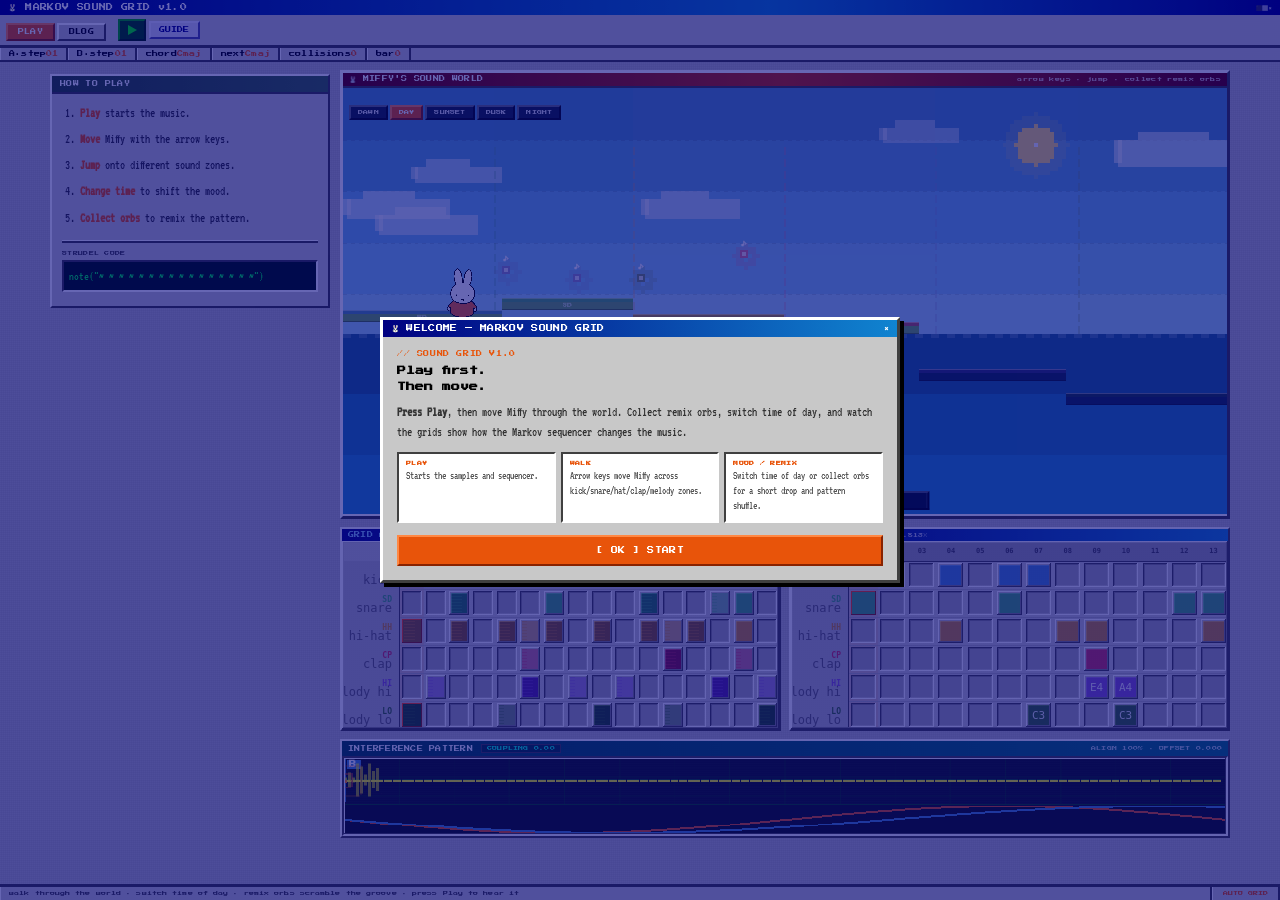
==== commit 5cecdacf: "Simplify game interaction and guide" ====
--- a/index.html
+++ b/index.html
@@ -98,7 +98,42 @@
 #statebar b{color:var(--accent);font-weight:normal;}
 
 /* ---- MAIN WRAP ---- */
-#wrap{flex:1;padding:8px;display:flex;flex-direction:column;gap:8px;}
+#wrap{flex:1;padding:8px;display:flex;flex-direction:column;gap:10px;align-items:center;}
+#play-layout{
+  width:100%;max-width:1180px;display:grid;grid-template-columns:minmax(220px,280px) minmax(0,1fr);
+  gap:10px;align-items:start;
+}
+#play-stage{min-width:0;display:flex;flex-direction:column;gap:8px;}
+
+/* Secondary sequencer feedback — smaller, optional readout */
+#sequencer-feedback{
+  width:100%;
+  display:flex;flex-direction:column;gap:8px;
+  opacity:0.92;
+}
+#sequencer-feedback .grid-tag{font-size:5px;}
+#sequencer-feedback canvas{cursor:default;}
+
+/* ---- MUSIC GUIDE ---- */
+.music-guide-panel{
+  background:var(--win-bg);border-style:solid;border-width:2px;border-color:#fff #404040 #404040 #fff;
+  padding:0 0 8px;max-width:100%;
+  position:sticky;top:74px;
+}
+.music-guide-title{
+  padding:5px 8px;background:linear-gradient(90deg,#2a4a2a,#3d6a3d);font-family:var(--pixel);font-size:6px;letter-spacing:.06em;
+  text-transform:uppercase;color:#fff;border-bottom:2px solid #404040;
+}
+.music-guide-steps{
+  margin:10px 12px 12px 28px;font-family:var(--mono);font-size:13px;color:#333;line-height:1.55;list-style:decimal;
+}
+.music-guide-steps li{margin-bottom:6px;}
+.music-guide-steps strong{color:var(--accent);font-weight:700;}
+.strudel-section{margin:10px 10px 6px;padding-top:8px;border-top:2px solid #404040;box-shadow:0 -1px 0 #fff;}
+.strudel-label{font-family:var(--pixel);font-size:5px;letter-spacing:.06em;text-transform:uppercase;color:var(--muted);margin-bottom:4px;}
+.loading-line{
+  font-family:var(--pixel);font-size:5px;color:var(--muted);letter-spacing:.02em;padding:0 12px 4px;
+}
 
 /* ---- GRID PANELS ---- */
 #grids-wrap{display:grid;grid-template-columns:1fr 1fr;gap:8px;flex-shrink:0;}
@@ -107,7 +142,7 @@
 .gtag-label{color:#fff;padding:0;border:none;background:none;font-size:6px;}
 .gtag-a{color:#88ccff;}.gtag-b{color:#cc88ff;}
 .gtag-steps{color:rgba(255,255,255,.7);font-size:5px;}
-canvas{display:block;width:100%;cursor:crosshair;touch-action:none;image-rendering:pixelated;}
+canvas{display:block;width:100%;cursor:default;touch-action:none;image-rendering:pixelated;}
 #ca,#cb{border-radius:0;}
 
 /* ---- INTERFERENCE ---- */
@@ -145,7 +180,7 @@
 .chord-vals{display:flex;gap:16px;margin:4px;padding:4px;border-top:2px solid #404040;border-left:2px solid #404040;border-right:2px solid #fff;border-bottom:2px solid #fff;}
 .chord-big .chord-lbl{font-family:var(--pixel);font-size:5px;letter-spacing:.06em;text-transform:uppercase;color:var(--muted);}
 .chord-big .chord-name{font-family:var(--pixel);font-size:12px;color:var(--accent);line-height:1.3;margin-top:2px;}
-#strudel-box{font-family:var(--mono);font-size:12px;color:#00ff44;background:#001a00;padding:4px;word-break:break-all;line-height:1.5;min-height:26px;margin:0 4px 4px;border-top:2px solid #404040;border-left:2px solid #404040;border-right:2px solid #fff;border-bottom:2px solid #fff;}
+#strudel-box{font-family:var(--mono);font-size:12px;color:#00ff44;background:#001a00;padding:5px;word-break:break-all;line-height:1.5;min-height:30px;margin:0;border-top:2px solid #404040;border-left:2px solid #404040;border-right:2px solid #fff;border-bottom:2px solid #fff;}
 #loading-status{font-family:var(--pixel);font-size:5px;color:var(--muted);margin:2px 4px;letter-spacing:.02em;}
 
 /* ---- FOOTER ---- */
@@ -154,7 +189,7 @@
 #kit-lbl{font-family:var(--pixel);font-size:5px;color:var(--muted);letter-spacing:.02em;}
 .footer-state{display:flex;}
 .footer-state span{display:flex;align-items:center;padding:4px 10px;border-right:2px solid #404040;border-left:1px solid #fff;font-family:var(--pixel);font-size:5px;color:var(--muted);}
-#freeze-lbl{color:var(--accent);text-transform:uppercase;}
+#grid-status-lbl{color:var(--accent);text-transform:uppercase;}
 
 /* ---- INTRO ---- */
 .intro-overlay{position:fixed;inset:0;z-index:100;display:grid;place-items:center;padding:24px;background:rgba(0,0,128,.6);}
@@ -174,9 +209,9 @@
 .pill:focus-visible,.btn:focus-visible,input:focus-visible{outline:2px dotted #000;outline-offset:1px;}
 
 /* ====== GAME ====== */
-#game-section{position:relative;width:100%;overflow:hidden;flex-shrink:0;border-style:solid;border-width:3px;border-color:#fff #404040 #404040 #fff;}
+#game-section{position:relative;width:100%;margin-left:auto;margin-right:auto;overflow:hidden;flex-shrink:0;border-style:solid;border-width:3px;border-color:#fff #404040 #404040 #fff;}
 #game-title-bar{padding:3px 6px;background:linear-gradient(90deg,#600000,#c83000,#600000);color:#fff;font-family:var(--pixel);font-size:6px;letter-spacing:.06em;display:flex;align-items:center;justify-content:space-between;}
-#game-canvas{display:block;width:100%;height:min(34vh,260px);max-height:320px;cursor:none;touch-action:none;image-rendering:pixelated;image-rendering:crisp-edges;border-top:2px solid #404040;border-bottom:2px solid #fff;}
+#game-canvas{display:block;width:100%;height:min(54vh,430px);max-height:460px;cursor:none;touch-action:none;image-rendering:pixelated;image-rendering:crisp-edges;border-top:2px solid #404040;border-bottom:2px solid #fff;}
 #tod-bar{position:absolute;top:32px;left:6px;display:flex;gap:2px;z-index:10;}
 .tod-btn{font-family:var(--pixel);font-size:5px;letter-spacing:.04em;padding:3px 7px;background:rgba(0,0,0,.72);color:rgba(255,255,255,.85);border-style:solid;border-width:2px;border-color:rgba(255,255,255,.35) rgba(0,0,0,.6) rgba(0,0,0,.6) rgba(255,255,255,.35);cursor:pointer;text-transform:uppercase;}
 .tod-btn:hover{background:rgba(40,20,0,.85);color:#fff;}
@@ -186,19 +221,17 @@
 .hud-sep{display:none;}
 .hud-zone{color:#ffaa44;}
 .hud-key{display:inline-block;padding:0 3px;background:rgba(255,255,255,.15);border:1px solid rgba(255,255,255,.3);margin:0 1px;}
-#brush-indicator{position:absolute;top:32px;right:6px;font-family:var(--pixel);font-size:5px;color:#fff;background:rgba(0,0,0,.78);border-style:solid;border-width:2px;border-color:rgba(255,255,255,.3) rgba(0,0,0,.5) rgba(0,0,0,.5) rgba(255,255,255,.3);padding:3px 7px;letter-spacing:.05em;z-index:10;}
-
 @media(max-width:900px){
+  #play-layout{grid-template-columns:1fr;max-width:min(920px,100%);}
+  .music-guide-panel{position:static;}
   #grids-wrap{grid-template-columns:1fr}
-  .control-bank{grid-template-columns:1fr 1fr}
-  #game-canvas{height:min(38vh,220px);max-height:280px;}
+  #game-canvas{height:min(40vh,280px);max-height:340px;}
   #int-canvas{height:56px;}
 }
 @media(max-width:640px){
-  .control-bank{grid-template-columns:1fr}
   .intro-steps{grid-template-columns:1fr}
   .intro-card h1{font-size:7px}
-  #game-canvas{height:min(32vh,200px);max-height:240px;}
+  #game-canvas{height:min(36vh,260px);max-height:300px;}
   #int-canvas{height:48px;}
 }
 
@@ -219,25 +252,7 @@
         <a class="nav-link" href="blog.html">blog</a>
       </nav>
       <div class="hdr-right">
-        <div class="pill-group" id="kit-btns">
-          <button class="pill on" data-kit="analog">Analog</button>
-          <button class="pill" data-kit="808">808</button>
-          <button class="pill" data-kit="dust">Dust</button>
-          <button class="pill" data-kit="metal">Metal</button>
-          <button class="pill" data-kit="bit">Bit</button>
-        </div>
-        <div class="sep"></div>
-        <button class="btn play-control" id="play" aria-label="Play" title="Play"></button>
-        <button class="btn" id="randomize">randomize</button>
-        <button class="btn" id="mutate">mutate</button>
-        <button class="btn" id="clear">clear</button>
-        <button class="btn warn" id="freeze">freeze</button>
-        <div class="sep"></div>
-        <div class="pill-group" id="mode-btns">
-          <button class="pill on" data-mode="draw">draw</button>
-          <button class="pill" data-mode="bias">bias</button>
-          <button class="pill" data-mode="erase">erase</button>
-        </div>
+        <button class="btn play-control" id="play" aria-label="Play music" title="Play music"></button>
         <button class="btn soft" id="intro-open">guide</button>
       </div>
     </div>
@@ -254,6 +269,45 @@
 
   <div id="wrap">
 
+    <div id="play-layout">
+    <aside id="music-guide" class="music-guide-panel">
+      <div class="music-guide-title">How to play</div>
+      <ol class="music-guide-steps">
+        <li><strong>Play</strong> starts the music.</li>
+        <li><strong>Move</strong> Miffy with the arrow keys.</li>
+        <li><strong>Jump</strong> onto different sound zones.</li>
+        <li><strong>Change time</strong> to shift the mood.</li>
+        <li><strong>Collect orbs</strong> to remix the pattern.</li>
+      </ol>
+      <div class="strudel-section">
+        <div class="strudel-label">Strudel code</div>
+        <div id="strudel-box">note("~ ~ ~ ~ ~ ~ ~ ~ ~ ~ ~ ~ ~ ~ ~ ~")</div>
+      </div>
+    </aside>
+    <main id="play-stage">
+    <div id="game-section">
+      <div id="game-title-bar">
+        <span>🐰 MIFFY'S SOUND WORLD</span>
+        <span style="font-size:5px;opacity:.7">arrow keys · jump · collect remix orbs</span>
+      </div>
+      <canvas id="game-canvas"></canvas>
+      <div id="tod-bar">
+        <button class="tod-btn" data-tod="dawn">dawn</button>
+        <button class="tod-btn active" data-tod="day">day</button>
+        <button class="tod-btn" data-tod="sunset">sunset</button>
+        <button class="tod-btn" data-tod="dusk">dusk</button>
+        <button class="tod-btn" data-tod="night">night</button>
+      </div>
+      <div id="game-hud">
+        <span>row: <span class="hud-zone" id="hud-zone">kick</span></span>
+        <span><span class="hud-key">←→</span> walk</span>
+        <span><span class="hud-key">↑</span> jump</span>
+        <span><span class="hud-key">tod</span> mood</span>
+        <span id="hud-action" style="color:#ffaa44;min-width:60px;"></span>
+      </div>
+    </div>
+
+    <div id="sequencer-feedback">
     <div id="grids-wrap">
       <div class="grid-panel grid-a-panel">
         <div class="grid-tag">
@@ -279,67 +333,16 @@
       </div>
       <canvas id="int-canvas"></canvas>
     </div>
-
-    <div id="game-section">
-      <div id="game-title-bar">
-        <span>🐰 MIFFY'S SOUND WORLD</span>
-        <span style="font-size:5px;opacity:.7">arrow keys to move</span>
-      </div>
-      <canvas id="game-canvas"></canvas>
-      <div id="tod-bar">
-        <button class="tod-btn" data-tod="dawn">dawn</button>
-        <button class="tod-btn active" data-tod="day">day</button>
-        <button class="tod-btn" data-tod="sunset">sunset</button>
-        <button class="tod-btn" data-tod="dusk">dusk</button>
-        <button class="tod-btn" data-tod="night">night</button>
-      </div>
-      <div id="brush-indicator">brush · <span id="brush-mode-lbl">draw</span></div>
-      <div id="game-hud">
-        <span>row: <span class="hud-zone" id="hud-zone">kick</span></span>
-        <span><span class="hud-key">←→</span> walk</span>
-        <span><span class="hud-key">↑</span> jump</span>
-        <span><span class="hud-key">still</span> erode</span>
-        <span id="hud-action" style="color:#ffaa44;min-width:60px;"></span>
-      </div>
-    </div>
-
-    <div class="panel">
-      <div class="control-bank">
-        <div class="control-section">
-          <div class="section-title"><span>global controls</span><span>markov shape</span></div>
-          <div class="slider-row"><label>tempo</label><input type="range" id="sl-bpm" min="40" max="180" value="108"><span class="val" id="val-bpm">108</span></div>
-          <div class="slider-row"><label>chaos</label><input type="range" id="sl-chaos" min="0" max="100" value="18"><span class="val" id="val-chaos">0.18</span></div>
-          <div class="slider-row"><label>density</label><input type="range" id="sl-density" min="0" max="100" value="30"><span class="val" id="val-density">0.30</span></div>
-          <div class="slider-row"><label>repeat</label><input type="range" id="sl-rep" min="0" max="100" value="55"><span class="val" id="val-rep">0.55</span></div>
-          <div class="slider-row"><label>smooth</label><input type="range" id="sl-smooth" min="0" max="100" value="45"><span class="val" id="val-smooth">0.45</span></div>
-          <div class="subsection-title">interference</div>
-          <div class="slider-row"><label>B ratio</label><input type="range" id="sl-ratio" min="50" max="150" value="81" step="1"><span class="val" id="val-ratio">13/16</span></div>
-          <div class="slider-row"><label>coupling</label><input type="range" id="sl-coupling" min="0" max="100" value="0"><span class="val" id="val-coupling">0.00</span></div>
-        </div>
-        <div class="control-section">
-          <div class="section-title"><span>row pull</span><span>grid bias</span></div>
-          <div id="row-pull-wrap"></div>
-        </div>
-        <div class="control-section">
-          <div class="section-title"><span>chord chain</span></div>
-          <div id="chord-row"></div>
-          <div class="chord-vals">
-            <div class="chord-big"><div class="chord-lbl">current</div><div class="chord-name" id="cur-chord">--</div></div>
-            <div class="chord-big"><div class="chord-lbl">next</div><div class="chord-name" id="next-chord">--</div></div>
-          </div>
-          <div class="subsection-title">strudel preview</div>
-          <div id="strudel-box">--</div>
-          <div id="loading-status">click play to load sounds</div>
-        </div>
-      </div>
-    </div>
+    </div>
+    </main>
+    </div>
+
   </div>
 
   <footer>
-    <div class="hint">paint cells · walk miffy through platforms · jump = accent · stand still = erode</div>
+    <div class="hint">walk through the world · switch time of day · remix orbs scramble the groove · press Play to hear it</div>
     <div class="footer-state">
-      <span id="freeze-lbl">live grid</span>
-      <span id="kit-lbl">analog drum voices</span>
+      <span id="grid-status-lbl">auto grid</span>
     </div>
   </footer>
 
@@ -352,12 +355,12 @@
       </div>
       <div class="intro-card-body">
         <div class="intro-kicker">// sound grid v1.0</div>
-        <h1>Two grids.<br>One pattern.</h1>
-        <p>Grid A runs 16 steps. Grid B runs at a different length — creating rhythmic interference. Walk Miffy through platforms to paint cells. Jump to accent. Stand still to erode. Go underwater to hear the LFO effect.</p>
+        <h1>Play first.<br>Then move.</h1>
+        <p><strong>Press Play</strong>, then move Miffy through the world. Collect remix orbs, switch time of day, and watch the grids show how the Markov sequencer changes the music.</p>
         <div class="intro-steps">
-          <div><b>Walk</b><span>Arrow keys move Miffy and paint cells based on the platform tier.</span></div>
-          <div><b>Jump</b><span>↑ to jump. Landing stamps a full-probability accent cell.</span></div>
-          <div><b>Erode</b><span>Hold still — Miffy scrubs nearby cells, creating silence.</span></div>
+          <div><b>Play</b><span>Starts the samples and sequencer.</span></div>
+          <div><b>Walk</b><span>Arrow keys move Miffy across kick/snare/hat/clap/melody zones.</span></div>
+          <div><b>Mood / remix</b><span>Switch time of day or collect orbs for a short drop and pattern shuffle.</span></div>
         </div>
         <button class="intro-start" id="intro-start">[ OK ] START</button>
       </div>
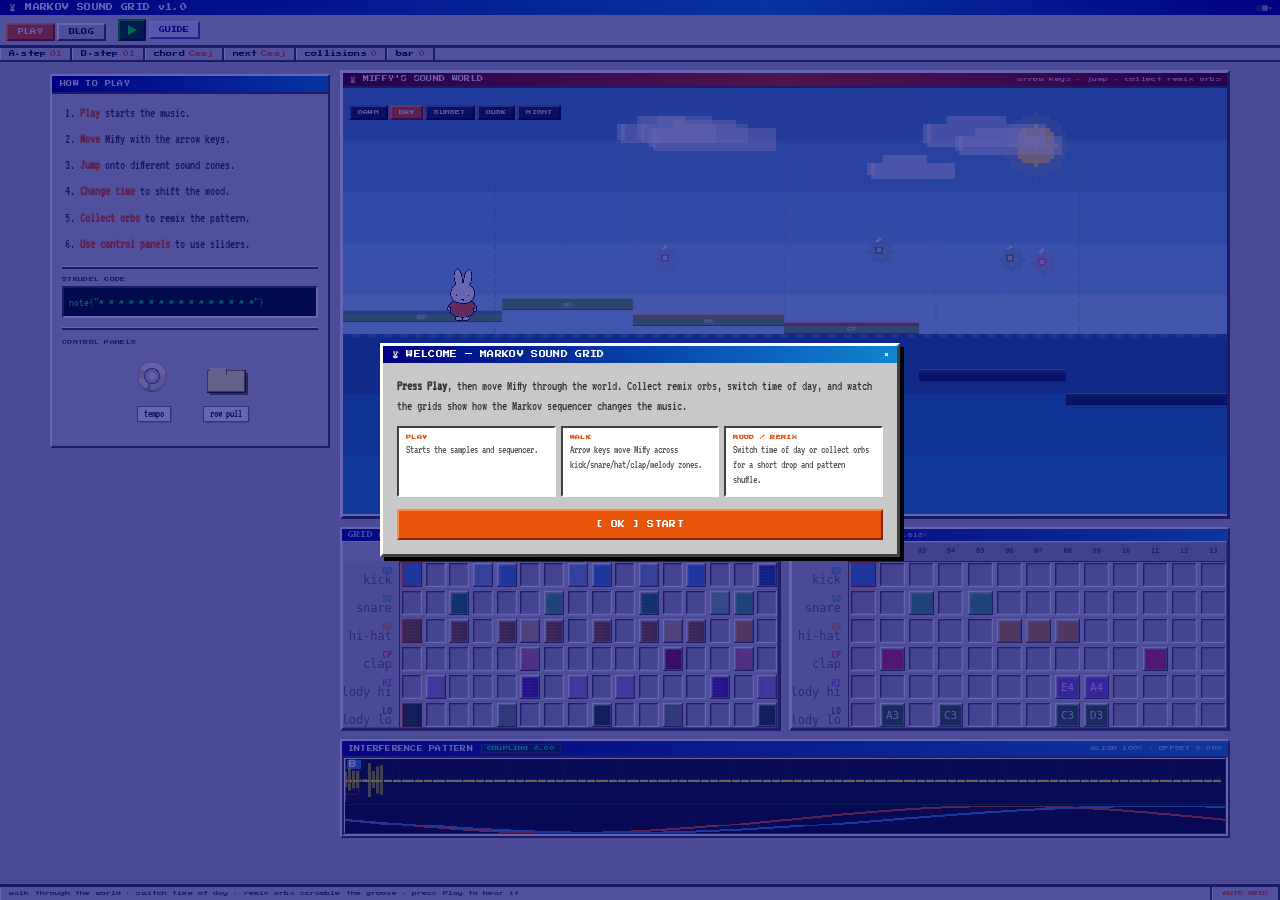
==== commit 782a7c8b: "Added sliders back and expanded implementationb portion of blog" ====
--- a/index.html
+++ b/index.html
@@ -95,7 +95,7 @@
   font-family:var(--pixel);font-size:6px;letter-spacing:.03em;color:var(--text);
 }
 #statebar span{display:flex;align-items:center;padding:3px 8px;border-right:2px solid #404040;border-left:1px solid #fff;}
-#statebar b{color:var(--accent);font-weight:normal;}
+#statebar b{color:var(--accent);font-weight:normal;margin-left:4px;}
 
 /* ---- MAIN WRAP ---- */
 #wrap{flex:1;padding:8px;display:flex;flex-direction:column;gap:10px;align-items:center;}
@@ -117,11 +117,11 @@
 /* ---- MUSIC GUIDE ---- */
 .music-guide-panel{
   background:var(--win-bg);border-style:solid;border-width:2px;border-color:#fff #404040 #404040 #fff;
-  padding:0 0 8px;max-width:100%;
+  padding:0 0 8px;max-width:100%;min-width:0;width:100%;overflow:hidden;
   position:sticky;top:74px;
 }
 .music-guide-title{
-  padding:5px 8px;background:linear-gradient(90deg,#2a4a2a,#3d6a3d);font-family:var(--pixel);font-size:6px;letter-spacing:.06em;
+  padding:5px 8px;background:linear-gradient(90deg,#000080,#1084d0);font-family:var(--pixel);font-size:6px;letter-spacing:.06em;
   text-transform:uppercase;color:#fff;border-bottom:2px solid #404040;
 }
 .music-guide-steps{
@@ -133,6 +133,125 @@
 .strudel-label{font-family:var(--pixel);font-size:5px;letter-spacing:.06em;text-transform:uppercase;color:var(--muted);margin-bottom:4px;}
 .loading-line{
   font-family:var(--pixel);font-size:5px;color:var(--muted);letter-spacing:.02em;padding:0 12px 4px;
+}
+.control-launcher{
+  margin:10px;
+  padding-top:10px;
+  border-top:2px solid #404040;
+  box-shadow:0 -1px 0 #fff;
+  display:flex;
+  flex-direction:column;
+  align-items:center;
+}
+.control-launcher-title{
+  font-family:var(--pixel);font-size:5px;letter-spacing:.06em;text-transform:uppercase;color:var(--muted);margin-bottom:8px;
+  width:100%;
+}
+.desktop-panels{
+  display:grid;
+  grid-template-columns:repeat(2,minmax(0,1fr));
+  gap:8px 10px;
+  align-items:start;
+  justify-content:center;
+  width:fit-content;
+  max-width:100%;
+  margin:0 auto;
+}
+.desktop-panel{
+  appearance:none;
+  background:transparent;
+  border:none;
+  padding:6px 4px;
+  display:flex;
+  flex-direction:column;
+  align-items:center;
+  gap:5px;
+  cursor:pointer;
+  font-family:inherit;
+}
+.desktop-panel:hover .desktop-panel-icon{transform:translateY(-1px);}
+.desktop-panel:focus-visible{outline:1px dotted #000;outline-offset:2px;}
+.desktop-panel-label{
+  font-family:var(--mono);font-size:11px;letter-spacing:0;text-transform:lowercase;color:#111;text-align:center;line-height:1.1;
+  background:#ffffff;border:1px solid #7a7a7a;padding:1px 6px;box-shadow:1px 1px 0 rgba(0,0,0,.16);
+}
+.desktop-panel-icon{
+  width:54px;height:42px;position:relative;background:transparent;
+}
+.desktop-panel-icon::before,.desktop-panel-icon::after{content:'';position:absolute;display:block;}
+.desktop-panel-icon.tempo::before{
+  left:10px;top:2px;width:30px;height:30px;border-radius:50%;
+  background:
+    radial-gradient(circle at 50% 50%,#f1f1ee 0 4px,#c8c7bf 4px 7px,#6f6f69 7px 8px,transparent 8px),
+    conic-gradient(from 18deg,#fbf7e6 0 18%,#ead4a0 18% 30%,#d4cec0 30% 41%,#d7f08f 41% 46%,#a3a8ab 46% 52%,#f7eecf 52% 67%,#e2c98f 67% 79%,#fef7e6 79% 100%);
+  border:1px solid #9fa2a8;
+  box-shadow:
+    -1px 0 0 #d4d5d9,
+    1px 0 0 #d4d5d9,
+    0 -1px 0 #d4d5d9,
+    0 1px 0 #6b6d72;
+}
+.desktop-panel-icon.tempo::after{
+  display:none;
+}
+.desktop-panel-icon.rowpull::before{
+  left:8px;top:11px;width:38px;height:22px;background:
+    linear-gradient(135deg,transparent 0 8px,#fbf59b 8px),
+    linear-gradient(#fbf59b,#fff4aa);
+  border:1px solid #8b8908;
+  box-shadow:
+    1px 0 0 #1e1e1e,
+    0 1px 0 #1e1e1e,
+    3px 3px 0 rgba(95,92,0,.9);
+}
+.desktop-panel-icon.rowpull::after{
+  left:11px;top:9px;width:17px;height:7px;background:#fbf59b;
+  border-top:1px solid #fff7ca;
+  border-left:1px solid #fff7ca;
+  border-right:1px solid #8b8908;
+}
+.control-window{
+  margin:10px auto 0;
+  border-style:solid;border-width:2px;border-color:#fff #404040 #404040 #fff;
+  background:var(--win-bg);
+  width:100%;
+  max-width:100%;
+  overflow:hidden;
+}
+.control-window.is-hidden,.desktop-panels.is-hidden{display:none;}
+.control-window-bar{
+  display:flex;align-items:center;gap:8px;padding:4px 6px;
+  background:linear-gradient(90deg,#2a2a6a,#4a4a9a);color:#fff;
+  font-family:var(--pixel);font-size:5px;letter-spacing:.06em;text-transform:uppercase;
+}
+.control-window-bar span:first-child{color:#ffcc66;}
+.control-window-close{
+  margin-left:auto;
+  width:18px;height:18px;padding:0;
+  background:var(--button-face);color:#000;cursor:pointer;
+  border-style:solid;border-width:2px;border-color:#fff #404040 #404040 #fff;
+  font-family:var(--pixel);font-size:6px;line-height:1;
+}
+.control-window-body{padding:6px;display:grid;gap:6px;min-width:0;}
+.control-pane{display:none;gap:6px;}
+.control-pane.is-active{display:grid;}
+.control-mini-title{
+  font-family:var(--pixel);font-size:5px;letter-spacing:.06em;text-transform:uppercase;color:var(--muted);
+  padding:2px 4px;border-top:1px solid #404040;border-bottom:1px solid #fff;
+}
+.panel-block{
+  border-style:solid;border-width:2px;border-color:#404040 #fff #fff #404040;
+  background:var(--win-bg);padding:5px;display:grid;gap:5px;min-width:0;
+}
+.panel-slider{
+  display:grid;grid-template-columns:42px minmax(0,1fr) 34px;gap:5px;align-items:center;min-width:0;
+}
+.panel-slider label{
+  font-family:var(--pixel);font-size:5px;letter-spacing:.05em;text-transform:uppercase;color:#333;
+}
+.panel-slider input{min-width:0;width:100%;}
+.panel-slider output{
+  font-family:var(--pixel);font-size:6px;color:var(--accent);text-align:right;
 }
 
 /* ---- GRID PANELS ---- */
@@ -147,7 +266,7 @@
 
 /* ---- INTERFERENCE ---- */
 #int-section{background:var(--win-bg);border-style:solid;border-width:2px;border-color:#fff #404040 #404040 #fff;flex-shrink:0;}
-#int-header{display:flex;align-items:center;gap:8px;padding:3px 6px;background:linear-gradient(90deg,#004040,#007070);font-family:var(--pixel);font-size:6px;letter-spacing:.04em;text-transform:uppercase;}
+#int-header{display:flex;align-items:center;gap:8px;padding:3px 6px;background:linear-gradient(90deg,#000080,#1084d0);font-family:var(--pixel);font-size:6px;letter-spacing:.04em;text-transform:uppercase;}
 .int-title{color:#fff;font-weight:normal;}
 #coupling-badge{padding:1px 5px;font-size:5px;border:1px solid #404040;color:#00ffcc;background:#003030;}
 #phase-display{margin-left:auto;color:rgba(255,255,255,.7);font-size:5px;}
@@ -168,9 +287,10 @@
 
 /* ---- ROW PULL ---- */
 .pull-item{display:flex;align-items:center;gap:4px;padding:2px 4px;background:var(--win-bg);margin:0 4px;border-top:1px solid #404040;border-left:1px solid #404040;border-right:1px solid #fff;border-bottom:1px solid #fff;}
-.pull-item .rp-name{font-family:var(--pixel);font-size:6px;width:20px;flex-shrink:0;}
-.pull-item .rp-sub{font-family:var(--mono);font-size:11px;color:var(--muted);width:36px;flex-shrink:0;}
-.pull-item input{flex:1;}
+.pull-item{display:grid;grid-template-columns:22px 42px minmax(0,1fr) 30px;gap:4px;align-items:center;}
+.pull-item .rp-name{font-family:var(--pixel);font-size:6px;width:auto;flex-shrink:1;}
+.pull-item .rp-sub{font-family:var(--mono);font-size:11px;color:var(--muted);width:auto;flex-shrink:1;line-height:1.15;}
+.pull-item input{flex:initial;min-width:0;width:100%;}
 .pull-item .rp-val{font-family:var(--pixel);font-size:5px;color:var(--muted);width:28px;text-align:right;}
 
 /* ---- CHORD ---- */
@@ -278,10 +398,42 @@
         <li><strong>Jump</strong> onto different sound zones.</li>
         <li><strong>Change time</strong> to shift the mood.</li>
         <li><strong>Collect orbs</strong> to remix the pattern.</li>
+        <li><strong>Use control panels</strong> to use sliders.</li>
       </ol>
       <div class="strudel-section">
         <div class="strudel-label">Strudel code</div>
         <div id="strudel-box">note("~ ~ ~ ~ ~ ~ ~ ~ ~ ~ ~ ~ ~ ~ ~ ~")</div>
+      </div>
+      <div class="control-launcher">
+        <div class="control-launcher-title">control panels</div>
+        <div id="desktop-panels" class="desktop-panels">
+          <button class="desktop-panel" type="button" data-panel="tempo">
+            <span class="desktop-panel-icon tempo" aria-hidden="true"></span>
+            <span class="desktop-panel-label">Tempo</span>
+          </button>
+          <button class="desktop-panel" type="button" data-panel="rowpull">
+            <span class="desktop-panel-icon rowpull" aria-hidden="true"></span>
+            <span class="desktop-panel-label">Row Pull</span>
+          </button>
+        </div>
+        <section id="control-window" class="control-window is-hidden" aria-live="polite">
+          <div class="control-window-bar">
+            <span id="control-window-title">controls</span>
+            <button id="control-window-close" class="control-window-close" type="button" aria-label="Close panel">X</button>
+          </div>
+          <div class="control-window-body">
+            <div id="control-pane-tempo" class="control-pane" data-pane="tempo">
+              <div class="control-mini-title">global controls</div>
+              <div class="panel-block" id="tempo-controls"></div>
+              <div class="control-mini-title">interference</div>
+              <div class="panel-block" id="interference-controls"></div>
+            </div>
+            <div id="control-pane-rowpull" class="control-pane" data-pane="rowpull">
+              <div class="control-mini-title">grid bias</div>
+              <div class="panel-block" id="row-pull-wrap"></div>
+            </div>
+          </div>
+        </section>
       </div>
     </aside>
     <main id="play-stage">
@@ -302,7 +454,6 @@
         <span>row: <span class="hud-zone" id="hud-zone">kick</span></span>
         <span><span class="hud-key">←→</span> walk</span>
         <span><span class="hud-key">↑</span> jump</span>
-        <span><span class="hud-key">tod</span> mood</span>
         <span id="hud-action" style="color:#ffaa44;min-width:60px;"></span>
       </div>
     </div>
@@ -354,8 +505,6 @@
         <span style="margin-left:auto">✖</span>
       </div>
       <div class="intro-card-body">
-        <div class="intro-kicker">// sound grid v1.0</div>
-        <h1>Play first.<br>Then move.</h1>
         <p><strong>Press Play</strong>, then move Miffy through the world. Collect remix orbs, switch time of day, and watch the grids show how the Markov sequencer changes the music.</p>
         <div class="intro-steps">
           <div><b>Play</b><span>Starts the samples and sequencer.</span></div>
@@ -370,4 +519,4 @@
 </div>
 <script src="app.js"></script>
 </body>
-</html>+</html>
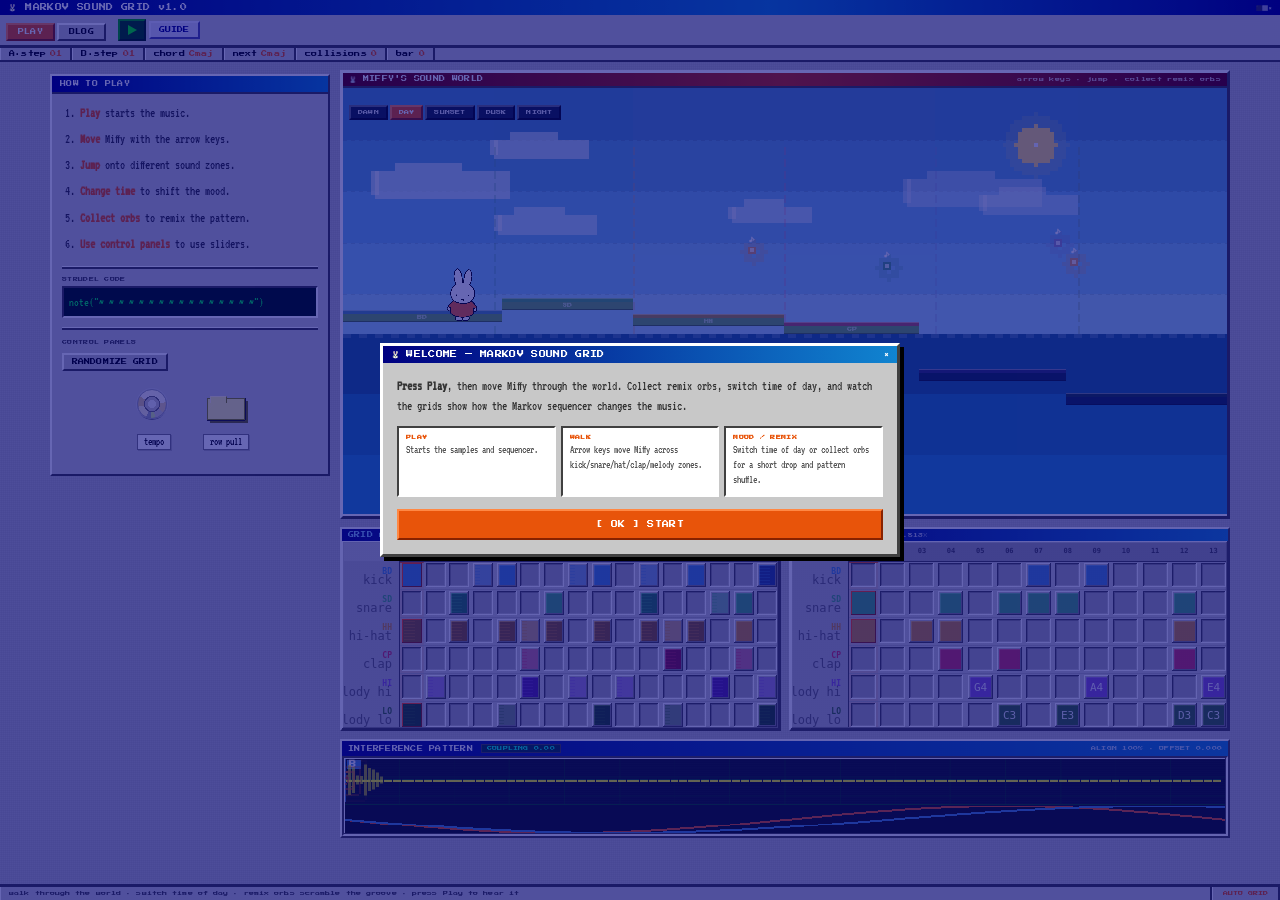
==== commit eea6eefe: "cleaned code" ====
--- a/index.html
+++ b/index.html
@@ -1,522 +1,1437 @@
-<!DOCTYPE html>
+<!doctype html>
 <html lang="en">
-<head>
-<meta charset="UTF-8">
-<meta name="viewport" content="width=device-width, initial-scale=1.0">
-<title>Markov Sound Grid</title>
-<link rel="preconnect" href="https://fonts.googleapis.com">
-<link rel="preconnect" href="https://fonts.gstatic.com" crossorigin>
-<link href="https://fonts.googleapis.com/css2?family=VT323&family=Press+Start+2P&display=swap" rel="stylesheet">
-<style>
-*,*::before,*::after{box-sizing:border-box;margin:0;padding:0}
-
-:root{
-  --bg:#c0c0c0;
-  --win-bg:#c8c8c8;
-  --text:#000000;
-  --muted:#444444;
-  --accent:#e8540a;
-  --accent-dim:#c44000;
-  --button-face:#c0c0c0;
-  --mono:'VT323',monospace;
-  --pixel:'Press Start 2P',monospace;
-  --c-bd:#4488cc;--c-sd:#44aa66;--c-hh:#cc8822;--c-cp:#cc3355;--c-mel:#8855cc;--c-bass:#336622;
-}
-
-html,body{
-  width:100%;min-height:100%;
-  background:var(--bg);
-  background-image:
-    repeating-linear-gradient(0deg,transparent,transparent 1px,rgba(0,0,0,.03) 1px,rgba(0,0,0,.03) 2px),
-    repeating-linear-gradient(90deg,transparent,transparent 1px,rgba(0,0,0,.03) 1px,rgba(0,0,0,.03) 2px);
-  color:var(--text);font-family:var(--mono);font-size:14px;overflow-x:hidden;
-}
-body{overflow-y:auto;}
-#app{display:flex;flex-direction:column;min-height:100vh;}
-
-/* ---- HEADER ---- */
-header{
-  display:flex;flex-direction:column;align-items:stretch;
-  background:var(--win-bg);flex-shrink:0;
-  position:sticky;top:0;z-index:50;
-  border-bottom:3px solid #404040;
-}
-.header-titlebar{
-  padding:3px 8px;
-  background:linear-gradient(90deg,#000080 0%,#1084d0 60%,#000080 100%);
-  color:#fff;font-family:var(--pixel);font-size:7px;letter-spacing:.05em;
-  display:flex;align-items:center;gap:8px;
-}
-.logo{display:none;}
-.top-nav{display:flex;align-items:center;gap:2px;padding:4px 6px 0;}
-.nav-link{
-  font-family:var(--pixel);font-size:6px;letter-spacing:.04em;
-  text-transform:uppercase;text-decoration:none;color:var(--text);
-  padding:4px 10px;background:var(--button-face);
-  border-style:solid;border-width:2px;
-  border-color:#fff #404040 #404040 #fff;
-  display:inline-block;
-}
-.nav-link:hover{background:#d4d0c8;}
-.nav-link.active{background:var(--accent);color:#fff;border-color:#ff8844 #882200 #882200 #ff8844;}
-.hdr-right{display:flex;align-items:center;gap:3px;flex-wrap:wrap;padding:4px 6px;}
-
-/* ---- BUTTONS ---- */
-.pill,.btn{
-  font-family:var(--pixel);font-size:6px;letter-spacing:.02em;
-  padding:4px 8px;background:var(--button-face);color:var(--text);
-  cursor:pointer;text-transform:uppercase;
-  border-style:solid;border-width:2px;
-  border-color:#fff #404040 #404040 #fff;
-  border-radius:0;box-shadow:none;transition:none;white-space:nowrap;
-}
-.pill:hover,.btn:hover{background:#d4d0c8;transform:none;}
-.pill:active,.btn:active{border-color:#404040 #fff #fff #404040;padding:5px 7px 3px 9px;}
-.pill.on,.btn.on{background:var(--accent);color:#fff;border-color:#ff8844 #882200 #882200 #ff8844;}
-.btn.soft{background:#d8d8f0;color:#000080;border-color:#e8e8ff #5050a0 #5050a0 #e8e8ff;}
-.btn.warn.on{background:#884400;color:#ffcc00;border-color:#cc6600 #442200 #442200 #cc6600;}
-.play-control{
-  width:28px;height:22px;padding:0;display:inline-grid;place-items:center;
-  background:#004400;border-color:#00aa00 #002200 #002200 #00aa00;
-}
-.play-control::before{
-  content:'';display:block;width:0;height:0;margin-left:2px;
-  border-top:5px solid transparent;border-bottom:5px solid transparent;border-left:9px solid #00ff00;
-}
-.play-control.playing{background:#660000;border-color:#ff4444 #330000 #330000 #ff4444;}
-.play-control.playing::before{width:4px;height:10px;margin-left:-5px;border:0;background:#ff4444;box-shadow:6px 0 0 #ff4444;}
-.sep{width:2px;height:18px;background:#808080;box-shadow:1px 0 0 #fff;}
-.pill-group{display:flex;gap:2px;}
-
-/* ---- STATEBAR ---- */
-#statebar{
-  display:flex;align-items:stretch;gap:0;flex-wrap:wrap;
-  background:var(--win-bg);border-bottom:2px solid #404040;
-  font-family:var(--pixel);font-size:6px;letter-spacing:.03em;color:var(--text);
-}
-#statebar span{display:flex;align-items:center;padding:3px 8px;border-right:2px solid #404040;border-left:1px solid #fff;}
-#statebar b{color:var(--accent);font-weight:normal;margin-left:4px;}
-
-/* ---- MAIN WRAP ---- */
-#wrap{flex:1;padding:8px;display:flex;flex-direction:column;gap:10px;align-items:center;}
-#play-layout{
-  width:100%;max-width:1180px;display:grid;grid-template-columns:minmax(220px,280px) minmax(0,1fr);
-  gap:10px;align-items:start;
-}
-#play-stage{min-width:0;display:flex;flex-direction:column;gap:8px;}
-
-/* Secondary sequencer feedback — smaller, optional readout */
-#sequencer-feedback{
-  width:100%;
-  display:flex;flex-direction:column;gap:8px;
-  opacity:0.92;
-}
-#sequencer-feedback .grid-tag{font-size:5px;}
-#sequencer-feedback canvas{cursor:default;}
-
-/* ---- MUSIC GUIDE ---- */
-.music-guide-panel{
-  background:var(--win-bg);border-style:solid;border-width:2px;border-color:#fff #404040 #404040 #fff;
-  padding:0 0 8px;max-width:100%;min-width:0;width:100%;overflow:hidden;
-  position:sticky;top:74px;
-}
-.music-guide-title{
-  padding:5px 8px;background:linear-gradient(90deg,#000080,#1084d0);font-family:var(--pixel);font-size:6px;letter-spacing:.06em;
-  text-transform:uppercase;color:#fff;border-bottom:2px solid #404040;
-}
-.music-guide-steps{
-  margin:10px 12px 12px 28px;font-family:var(--mono);font-size:13px;color:#333;line-height:1.55;list-style:decimal;
-}
-.music-guide-steps li{margin-bottom:6px;}
-.music-guide-steps strong{color:var(--accent);font-weight:700;}
-.strudel-section{margin:10px 10px 6px;padding-top:8px;border-top:2px solid #404040;box-shadow:0 -1px 0 #fff;}
-.strudel-label{font-family:var(--pixel);font-size:5px;letter-spacing:.06em;text-transform:uppercase;color:var(--muted);margin-bottom:4px;}
-.loading-line{
-  font-family:var(--pixel);font-size:5px;color:var(--muted);letter-spacing:.02em;padding:0 12px 4px;
-}
-.control-launcher{
-  margin:10px;
-  padding-top:10px;
-  border-top:2px solid #404040;
-  box-shadow:0 -1px 0 #fff;
-  display:flex;
-  flex-direction:column;
-  align-items:center;
-}
-.control-launcher-title{
-  font-family:var(--pixel);font-size:5px;letter-spacing:.06em;text-transform:uppercase;color:var(--muted);margin-bottom:8px;
-  width:100%;
-}
-.desktop-panels{
-  display:grid;
-  grid-template-columns:repeat(2,minmax(0,1fr));
-  gap:8px 10px;
-  align-items:start;
-  justify-content:center;
-  width:fit-content;
-  max-width:100%;
-  margin:0 auto;
-}
-.desktop-panel{
-  appearance:none;
-  background:transparent;
-  border:none;
-  padding:6px 4px;
-  display:flex;
-  flex-direction:column;
-  align-items:center;
-  gap:5px;
-  cursor:pointer;
-  font-family:inherit;
-}
-.desktop-panel:hover .desktop-panel-icon{transform:translateY(-1px);}
-.desktop-panel:focus-visible{outline:1px dotted #000;outline-offset:2px;}
-.desktop-panel-label{
-  font-family:var(--mono);font-size:11px;letter-spacing:0;text-transform:lowercase;color:#111;text-align:center;line-height:1.1;
-  background:#ffffff;border:1px solid #7a7a7a;padding:1px 6px;box-shadow:1px 1px 0 rgba(0,0,0,.16);
-}
-.desktop-panel-icon{
-  width:54px;height:42px;position:relative;background:transparent;
-}
-.desktop-panel-icon::before,.desktop-panel-icon::after{content:'';position:absolute;display:block;}
-.desktop-panel-icon.tempo::before{
-  left:10px;top:2px;width:30px;height:30px;border-radius:50%;
-  background:
-    radial-gradient(circle at 50% 50%,#f1f1ee 0 4px,#c8c7bf 4px 7px,#6f6f69 7px 8px,transparent 8px),
-    conic-gradient(from 18deg,#fbf7e6 0 18%,#ead4a0 18% 30%,#d4cec0 30% 41%,#d7f08f 41% 46%,#a3a8ab 46% 52%,#f7eecf 52% 67%,#e2c98f 67% 79%,#fef7e6 79% 100%);
-  border:1px solid #9fa2a8;
-  box-shadow:
-    -1px 0 0 #d4d5d9,
-    1px 0 0 #d4d5d9,
-    0 -1px 0 #d4d5d9,
-    0 1px 0 #6b6d72;
-}
-.desktop-panel-icon.tempo::after{
-  display:none;
-}
-.desktop-panel-icon.rowpull::before{
-  left:8px;top:11px;width:38px;height:22px;background:
-    linear-gradient(135deg,transparent 0 8px,#fbf59b 8px),
-    linear-gradient(#fbf59b,#fff4aa);
-  border:1px solid #8b8908;
-  box-shadow:
-    1px 0 0 #1e1e1e,
-    0 1px 0 #1e1e1e,
-    3px 3px 0 rgba(95,92,0,.9);
-}
-.desktop-panel-icon.rowpull::after{
-  left:11px;top:9px;width:17px;height:7px;background:#fbf59b;
-  border-top:1px solid #fff7ca;
-  border-left:1px solid #fff7ca;
-  border-right:1px solid #8b8908;
-}
-.control-window{
-  margin:10px auto 0;
-  border-style:solid;border-width:2px;border-color:#fff #404040 #404040 #fff;
-  background:var(--win-bg);
-  width:100%;
-  max-width:100%;
-  overflow:hidden;
-}
-.control-window.is-hidden,.desktop-panels.is-hidden{display:none;}
-.control-window-bar{
-  display:flex;align-items:center;gap:8px;padding:4px 6px;
-  background:linear-gradient(90deg,#2a2a6a,#4a4a9a);color:#fff;
-  font-family:var(--pixel);font-size:5px;letter-spacing:.06em;text-transform:uppercase;
-}
-.control-window-bar span:first-child{color:#ffcc66;}
-.control-window-close{
-  margin-left:auto;
-  width:18px;height:18px;padding:0;
-  background:var(--button-face);color:#000;cursor:pointer;
-  border-style:solid;border-width:2px;border-color:#fff #404040 #404040 #fff;
-  font-family:var(--pixel);font-size:6px;line-height:1;
-}
-.control-window-body{padding:6px;display:grid;gap:6px;min-width:0;}
-.control-pane{display:none;gap:6px;}
-.control-pane.is-active{display:grid;}
-.control-mini-title{
-  font-family:var(--pixel);font-size:5px;letter-spacing:.06em;text-transform:uppercase;color:var(--muted);
-  padding:2px 4px;border-top:1px solid #404040;border-bottom:1px solid #fff;
-}
-.panel-block{
-  border-style:solid;border-width:2px;border-color:#404040 #fff #fff #404040;
-  background:var(--win-bg);padding:5px;display:grid;gap:5px;min-width:0;
-}
-.panel-slider{
-  display:grid;grid-template-columns:42px minmax(0,1fr) 34px;gap:5px;align-items:center;min-width:0;
-}
-.panel-slider label{
-  font-family:var(--pixel);font-size:5px;letter-spacing:.05em;text-transform:uppercase;color:#333;
-}
-.panel-slider input{min-width:0;width:100%;}
-.panel-slider output{
-  font-family:var(--pixel);font-size:6px;color:var(--accent);text-align:right;
-}
-
-/* ---- GRID PANELS ---- */
-#grids-wrap{display:grid;grid-template-columns:1fr 1fr;gap:8px;flex-shrink:0;}
-.grid-panel{background:var(--win-bg);border-style:solid;border-width:2px;border-color:#fff #404040 #404040 #fff;padding:0;}
-.grid-tag{display:flex;align-items:center;gap:6px;padding:3px 6px;background:linear-gradient(90deg,#000080,#1084d0);font-family:var(--pixel);font-size:6px;letter-spacing:.04em;}
-.gtag-label{color:#fff;padding:0;border:none;background:none;font-size:6px;}
-.gtag-a{color:#88ccff;}.gtag-b{color:#cc88ff;}
-.gtag-steps{color:rgba(255,255,255,.7);font-size:5px;}
-canvas{display:block;width:100%;cursor:default;touch-action:none;image-rendering:pixelated;}
-#ca,#cb{border-radius:0;}
-
-/* ---- INTERFERENCE ---- */
-#int-section{background:var(--win-bg);border-style:solid;border-width:2px;border-color:#fff #404040 #404040 #fff;flex-shrink:0;}
-#int-header{display:flex;align-items:center;gap:8px;padding:3px 6px;background:linear-gradient(90deg,#000080,#1084d0);font-family:var(--pixel);font-size:6px;letter-spacing:.04em;text-transform:uppercase;}
-.int-title{color:#fff;font-weight:normal;}
-#coupling-badge{padding:1px 5px;font-size:5px;border:1px solid #404040;color:#00ffcc;background:#003030;}
-#phase-display{margin-left:auto;color:rgba(255,255,255,.7);font-size:5px;}
-#int-canvas{display:block;width:100%;height:80px;border-top:2px solid #404040;border-left:2px solid #404040;border-right:2px solid #fff;border-bottom:2px solid #fff;image-rendering:pixelated;}
-
-/* ---- CONTROLS ---- */
-.panel{flex-shrink:0;}
-.control-bank{background:var(--win-bg);border-style:solid;border-width:2px;border-color:#fff #404040 #404040 #fff;padding:6px;display:grid;grid-template-columns:minmax(200px,1fr) minmax(180px,.85fr) minmax(210px,1fr);gap:6px;}
-.control-section{border-style:solid;border-width:2px;border-color:#404040 #fff #fff #404040;background:var(--win-bg);display:grid;gap:5px;align-content:start;padding:0;}
-.section-title{display:flex;align-items:center;justify-content:space-between;padding:3px 5px;background:linear-gradient(90deg,#2a2a6a,#4a4a9a);font-family:var(--pixel);font-size:5px;letter-spacing:.04em;text-transform:uppercase;color:#fff;}
-.section-title span:first-child{color:#ffcc66;}
-.subsection-title{font-family:var(--pixel);font-size:5px;letter-spacing:.06em;text-transform:uppercase;color:var(--muted);padding:2px 5px;margin:0 4px;border-top:1px solid #404040;border-bottom:1px solid #fff;}
-.slider-row{display:grid;grid-template-columns:44px 1fr 32px;align-items:center;gap:4px;padding:0 5px;}
-.slider-row label{font-family:var(--pixel);font-size:5px;text-transform:uppercase;letter-spacing:.02em;color:var(--muted);}
-.val{font-family:var(--pixel);font-size:6px;color:var(--accent);text-align:right;}
-input[type=range]{-webkit-appearance:none;appearance:none;height:6px;border-radius:0;outline:none;cursor:pointer;background:#808080;border-top:1px solid #404040;border-left:1px solid #404040;border-right:1px solid #fff;border-bottom:1px solid #fff;}
-input[type=range]::-webkit-slider-thumb{-webkit-appearance:none;width:14px;height:18px;border-radius:0;cursor:pointer;background:var(--button-face);border-top:2px solid #fff;border-left:2px solid #fff;border-right:2px solid #404040;border-bottom:2px solid #404040;}
-
-/* ---- ROW PULL ---- */
-.pull-item{display:flex;align-items:center;gap:4px;padding:2px 4px;background:var(--win-bg);margin:0 4px;border-top:1px solid #404040;border-left:1px solid #404040;border-right:1px solid #fff;border-bottom:1px solid #fff;}
-.pull-item{display:grid;grid-template-columns:22px 42px minmax(0,1fr) 30px;gap:4px;align-items:center;}
-.pull-item .rp-name{font-family:var(--pixel);font-size:6px;width:auto;flex-shrink:1;}
-.pull-item .rp-sub{font-family:var(--mono);font-size:11px;color:var(--muted);width:auto;flex-shrink:1;line-height:1.15;}
-.pull-item input{flex:initial;min-width:0;width:100%;}
-.pull-item .rp-val{font-family:var(--pixel);font-size:5px;color:var(--muted);width:28px;text-align:right;}
-
-/* ---- CHORD ---- */
-#chord-row{display:flex;gap:2px;flex-wrap:wrap;padding:0 4px;}
-.chord-pill{font-family:var(--pixel);font-size:5px;padding:2px 5px;border-style:solid;border-width:2px;border-color:#fff #404040 #404040 #fff;color:var(--muted);background:var(--button-face);cursor:default;}
-.chord-pill.active{border-color:#404040 #fff #fff #404040;color:var(--accent);background:#fff0e8;}
-.chord-vals{display:flex;gap:16px;margin:4px;padding:4px;border-top:2px solid #404040;border-left:2px solid #404040;border-right:2px solid #fff;border-bottom:2px solid #fff;}
-.chord-big .chord-lbl{font-family:var(--pixel);font-size:5px;letter-spacing:.06em;text-transform:uppercase;color:var(--muted);}
-.chord-big .chord-name{font-family:var(--pixel);font-size:12px;color:var(--accent);line-height:1.3;margin-top:2px;}
-#strudel-box{font-family:var(--mono);font-size:12px;color:#00ff44;background:#001a00;padding:5px;word-break:break-all;line-height:1.5;min-height:30px;margin:0;border-top:2px solid #404040;border-left:2px solid #404040;border-right:2px solid #fff;border-bottom:2px solid #fff;}
-#loading-status{font-family:var(--pixel);font-size:5px;color:var(--muted);margin:2px 4px;letter-spacing:.02em;}
-
-/* ---- FOOTER ---- */
-footer{padding:0;border-top:3px solid #404040;background:var(--win-bg);display:flex;align-items:stretch;gap:0;flex-shrink:0;}
-.hint{font-family:var(--pixel);font-size:5px;color:var(--muted);padding:4px 8px;border-right:2px solid #404040;border-left:1px solid #fff;letter-spacing:.02em;display:flex;align-items:center;flex:1;}
-#kit-lbl{font-family:var(--pixel);font-size:5px;color:var(--muted);letter-spacing:.02em;}
-.footer-state{display:flex;}
-.footer-state span{display:flex;align-items:center;padding:4px 10px;border-right:2px solid #404040;border-left:1px solid #fff;font-family:var(--pixel);font-size:5px;color:var(--muted);}
-#grid-status-lbl{color:var(--accent);text-transform:uppercase;}
-
-/* ---- INTRO ---- */
-.intro-overlay{position:fixed;inset:0;z-index:100;display:grid;place-items:center;padding:24px;background:rgba(0,0,128,.6);}
-.intro-overlay.is-hidden{display:none;}
-.intro-card{width:min(520px,100%);background:var(--win-bg);border-style:solid;border-width:3px;border-color:#fff #404040 #404040 #fff;box-shadow:4px 4px 0 #000;}
-.intro-card-titlebar{padding:4px 8px;background:linear-gradient(90deg,#000080,#1084d0);color:#fff;font-family:var(--pixel);font-size:7px;letter-spacing:.05em;display:flex;align-items:center;gap:6px;}
-.intro-card-body{padding:14px;}
-.intro-kicker{font-family:var(--pixel);font-size:6px;letter-spacing:.1em;text-transform:uppercase;color:var(--accent);margin-bottom:6px;}
-.intro-card h1{font-family:var(--pixel);font-size:9px;line-height:1.8;color:var(--text);margin-bottom:8px;}
-.intro-card p{font-family:var(--mono);font-size:13px;color:#333;line-height:1.5;margin-bottom:10px;}
-.intro-steps{display:grid;grid-template-columns:repeat(3,1fr);gap:5px;margin:8px 0 12px;}
-.intro-steps div{padding:7px;background:#fff;border-top:2px solid #404040;border-left:2px solid #404040;border-right:2px solid #fff;border-bottom:2px solid #fff;}
-.intro-steps b{display:block;color:var(--accent);font-family:var(--pixel);font-size:5px;text-transform:uppercase;letter-spacing:.06em;margin-bottom:3px;}
-.intro-steps span{display:block;font-family:var(--mono);font-size:11px;color:#555;line-height:1.35;}
-.intro-start{width:100%;border-radius:0;border-style:solid;border-width:2px;border-color:#ff8844 #882200 #882200 #ff8844;background:var(--accent);color:#fff;font-family:var(--pixel);font-size:7px;padding:10px;cursor:pointer;letter-spacing:.05em;}
-.intro-start:hover{background:var(--accent-dim);}
-.pill:focus-visible,.btn:focus-visible,input:focus-visible{outline:2px dotted #000;outline-offset:1px;}
-
-/* ====== GAME ====== */
-#game-section{position:relative;width:100%;margin-left:auto;margin-right:auto;overflow:hidden;flex-shrink:0;border-style:solid;border-width:3px;border-color:#fff #404040 #404040 #fff;}
-#game-title-bar{padding:3px 6px;background:linear-gradient(90deg,#600000,#c83000,#600000);color:#fff;font-family:var(--pixel);font-size:6px;letter-spacing:.06em;display:flex;align-items:center;justify-content:space-between;}
-#game-canvas{display:block;width:100%;height:min(54vh,430px);max-height:460px;cursor:none;touch-action:none;image-rendering:pixelated;image-rendering:crisp-edges;border-top:2px solid #404040;border-bottom:2px solid #fff;}
-#tod-bar{position:absolute;top:32px;left:6px;display:flex;gap:2px;z-index:10;}
-.tod-btn{font-family:var(--pixel);font-size:5px;letter-spacing:.04em;padding:3px 7px;background:rgba(0,0,0,.72);color:rgba(255,255,255,.85);border-style:solid;border-width:2px;border-color:rgba(255,255,255,.35) rgba(0,0,0,.6) rgba(0,0,0,.6) rgba(255,255,255,.35);cursor:pointer;text-transform:uppercase;}
-.tod-btn:hover{background:rgba(40,20,0,.85);color:#fff;}
-.tod-btn.active{background:var(--accent);color:#fff;border-color:#ff8844 #882200 #882200 #ff8844;}
-#game-hud{position:absolute;bottom:6px;left:50%;transform:translateX(-50%);display:flex;gap:0;align-items:stretch;background:rgba(0,0,0,.82);border-style:solid;border-width:2px;border-color:rgba(255,255,255,.3) rgba(0,0,0,.5) rgba(0,0,0,.5) rgba(255,255,255,.3);font-family:var(--pixel);font-size:5px;color:rgba(255,255,255,.85);letter-spacing:.04em;z-index:10;white-space:nowrap;}
-#game-hud > span{padding:4px 7px;border-right:1px solid rgba(255,255,255,.15);display:flex;align-items:center;}
-.hud-sep{display:none;}
-.hud-zone{color:#ffaa44;}
-.hud-key{display:inline-block;padding:0 3px;background:rgba(255,255,255,.15);border:1px solid rgba(255,255,255,.3);margin:0 1px;}
-@media(max-width:900px){
-  #play-layout{grid-template-columns:1fr;max-width:min(920px,100%);}
-  .music-guide-panel{position:static;}
-  #grids-wrap{grid-template-columns:1fr}
-  #game-canvas{height:min(40vh,280px);max-height:340px;}
-  #int-canvas{height:56px;}
-}
-@media(max-width:640px){
-  .intro-steps{grid-template-columns:1fr}
-  .intro-card h1{font-size:7px}
-  #game-canvas{height:min(36vh,260px);max-height:300px;}
-  #int-canvas{height:48px;}
-}
-
-</style>
-</head>
-<body>
-<div id="app">
-
-  <header>
-    <div class="header-titlebar">
-      <span>🐰</span>
-      <span>MARKOV SOUND GRID v1.0</span>
-      <span style="margin-left:auto;font-size:5px;opacity:.7">⬛⬜✖</span>
-    </div>
-    <div style="display:flex;align-items:stretch;flex-wrap:wrap;">
-      <nav class="top-nav" aria-label="Main navigation">
-        <a class="nav-link active" href="index.html">play</a>
-        <a class="nav-link" href="blog.html">blog</a>
-      </nav>
-      <div class="hdr-right">
-        <button class="btn play-control" id="play" aria-label="Play music" title="Play music"></button>
-        <button class="btn soft" id="intro-open">guide</button>
+  <head>
+    <meta charset="UTF-8" />
+    <meta name="viewport" content="width=device-width, initial-scale=1.0" />
+    <title>Markov Sound Grid</title>
+    <link rel="preconnect" href="https://fonts.googleapis.com" />
+    <link rel="preconnect" href="https://fonts.gstatic.com" crossorigin />
+    <link
+      href="https://fonts.googleapis.com/css2?family=VT323&family=Press+Start+2P&display=swap"
+      rel="stylesheet"
+    />
+    <style>
+      *,
+      *::before,
+      *::after {
+        box-sizing: border-box;
+        margin: 0;
+        padding: 0;
+      }
+
+      :root {
+        --bg: #c0c0c0;
+        --win-bg: #c8c8c8;
+        --text: #000000;
+        --muted: #444444;
+        --accent: #e8540a;
+        --accent-dim: #c44000;
+        --button-face: #c0c0c0;
+        --mono: "VT323", monospace;
+        --pixel: "Press Start 2P", monospace;
+        --c-bd: #4488cc;
+        --c-sd: #44aa66;
+        --c-hh: #cc8822;
+        --c-cp: #cc3355;
+        --c-mel: #8855cc;
+        --c-bass: #336622;
+      }
+
+      html,
+      body {
+        width: 100%;
+        min-height: 100%;
+        background: var(--bg);
+        background-image:
+          repeating-linear-gradient(
+            0deg,
+            transparent,
+            transparent 1px,
+            rgba(0, 0, 0, 0.03) 1px,
+            rgba(0, 0, 0, 0.03) 2px
+          ),
+          repeating-linear-gradient(
+            90deg,
+            transparent,
+            transparent 1px,
+            rgba(0, 0, 0, 0.03) 1px,
+            rgba(0, 0, 0, 0.03) 2px
+          );
+        color: var(--text);
+        font-family: var(--mono);
+        font-size: 14px;
+        overflow-x: hidden;
+      }
+      body {
+        overflow-y: auto;
+      }
+      #app {
+        display: flex;
+        flex-direction: column;
+        min-height: 100vh;
+      }
+
+      /* ---- HEADER ---- */
+      header {
+        display: flex;
+        flex-direction: column;
+        align-items: stretch;
+        background: var(--win-bg);
+        flex-shrink: 0;
+        position: sticky;
+        top: 0;
+        z-index: 50;
+        border-bottom: 3px solid #404040;
+      }
+      .header-titlebar {
+        padding: 3px 8px;
+        background: linear-gradient(
+          90deg,
+          #000080 0%,
+          #1084d0 60%,
+          #000080 100%
+        );
+        color: #fff;
+        font-family: var(--pixel);
+        font-size: 7px;
+        letter-spacing: 0.05em;
+        display: flex;
+        align-items: center;
+        gap: 8px;
+      }
+      .logo {
+        display: none;
+      }
+      .top-nav {
+        display: flex;
+        align-items: center;
+        gap: 2px;
+        padding: 4px 6px 0;
+      }
+      .nav-link {
+        font-family: var(--pixel);
+        font-size: 6px;
+        letter-spacing: 0.04em;
+        text-transform: uppercase;
+        text-decoration: none;
+        color: var(--text);
+        padding: 4px 10px;
+        background: var(--button-face);
+        border-style: solid;
+        border-width: 2px;
+        border-color: #fff #404040 #404040 #fff;
+        display: inline-block;
+      }
+      .nav-link:hover {
+        background: #d4d0c8;
+      }
+      .nav-link.active {
+        background: var(--accent);
+        color: #fff;
+        border-color: #ff8844 #882200 #882200 #ff8844;
+      }
+      .hdr-right {
+        display: flex;
+        align-items: center;
+        gap: 3px;
+        flex-wrap: wrap;
+        padding: 4px 6px;
+      }
+
+      /* ---- BUTTONS ---- */
+      .pill,
+      .btn {
+        font-family: var(--pixel);
+        font-size: 6px;
+        letter-spacing: 0.02em;
+        padding: 4px 8px;
+        background: var(--button-face);
+        color: var(--text);
+        cursor: pointer;
+        text-transform: uppercase;
+        border-style: solid;
+        border-width: 2px;
+        border-color: #fff #404040 #404040 #fff;
+        border-radius: 0;
+        box-shadow: none;
+        transition: none;
+        white-space: nowrap;
+      }
+      .pill:hover,
+      .btn:hover {
+        background: #d4d0c8;
+        transform: none;
+      }
+      .pill:active,
+      .btn:active {
+        border-color: #404040 #fff #fff #404040;
+        padding: 5px 7px 3px 9px;
+      }
+      .pill.on,
+      .btn.on {
+        background: var(--accent);
+        color: #fff;
+        border-color: #ff8844 #882200 #882200 #ff8844;
+      }
+      .btn.soft {
+        background: #d8d8f0;
+        color: #000080;
+        border-color: #e8e8ff #5050a0 #5050a0 #e8e8ff;
+      }
+      .btn.warn.on {
+        background: #884400;
+        color: #ffcc00;
+        border-color: #cc6600 #442200 #442200 #cc6600;
+      }
+      .play-control {
+        width: 28px;
+        height: 22px;
+        padding: 0;
+        display: inline-grid;
+        place-items: center;
+        background: #004400;
+        border-color: #00aa00 #002200 #002200 #00aa00;
+      }
+      .play-control::before {
+        content: "";
+        display: block;
+        width: 0;
+        height: 0;
+        margin-left: 2px;
+        border-top: 5px solid transparent;
+        border-bottom: 5px solid transparent;
+        border-left: 9px solid #00ff00;
+      }
+      .play-control.playing {
+        background: #660000;
+        border-color: #ff4444 #330000 #330000 #ff4444;
+      }
+      .play-control.playing::before {
+        width: 4px;
+        height: 10px;
+        margin-left: -5px;
+        border: 0;
+        background: #ff4444;
+        box-shadow: 6px 0 0 #ff4444;
+      }
+      .sep {
+        width: 2px;
+        height: 18px;
+        background: #808080;
+        box-shadow: 1px 0 0 #fff;
+      }
+      .pill-group {
+        display: flex;
+        gap: 2px;
+      }
+
+      /* ---- STATEBAR ---- */
+      #statebar {
+        display: flex;
+        align-items: stretch;
+        gap: 0;
+        flex-wrap: wrap;
+        background: var(--win-bg);
+        border-bottom: 2px solid #404040;
+        font-family: var(--pixel);
+        font-size: 6px;
+        letter-spacing: 0.03em;
+        color: var(--text);
+      }
+      #statebar span {
+        display: flex;
+        align-items: center;
+        padding: 3px 8px;
+        border-right: 2px solid #404040;
+        border-left: 1px solid #fff;
+      }
+      #statebar b {
+        color: var(--accent);
+        font-weight: normal;
+        margin-left: 4px;
+      }
+
+      /* ---- MAIN WRAP ---- */
+      #wrap {
+        flex: 1;
+        padding: 8px;
+        display: flex;
+        flex-direction: column;
+        gap: 10px;
+        align-items: center;
+      }
+      #play-layout {
+        width: 100%;
+        max-width: 1180px;
+        display: grid;
+        grid-template-columns: minmax(220px, 280px) minmax(0, 1fr);
+        gap: 10px;
+        align-items: start;
+      }
+      #play-stage {
+        min-width: 0;
+        display: flex;
+        flex-direction: column;
+        gap: 8px;
+      }
+
+      /* Secondary sequencer feedback — smaller, optional readout */
+      #sequencer-feedback {
+        width: 100%;
+        display: flex;
+        flex-direction: column;
+        gap: 8px;
+        opacity: 0.92;
+      }
+      #sequencer-feedback .grid-tag {
+        font-size: 5px;
+      }
+      #sequencer-feedback canvas {
+        cursor: default;
+      }
+
+      /* ---- MUSIC GUIDE ---- */
+      .music-guide-panel {
+        background: var(--win-bg);
+        border-style: solid;
+        border-width: 2px;
+        border-color: #fff #404040 #404040 #fff;
+        padding: 0 0 8px;
+        max-width: 100%;
+        min-width: 0;
+        width: 100%;
+        overflow: hidden;
+        position: sticky;
+        top: 74px;
+      }
+      .music-guide-title {
+        padding: 5px 8px;
+        background: linear-gradient(90deg, #000080, #1084d0);
+        font-family: var(--pixel);
+        font-size: 6px;
+        letter-spacing: 0.06em;
+        text-transform: uppercase;
+        color: #fff;
+        border-bottom: 2px solid #404040;
+      }
+      .music-guide-steps {
+        margin: 10px 12px 12px 28px;
+        font-family: var(--mono);
+        font-size: 13px;
+        color: #333;
+        line-height: 1.55;
+        list-style: decimal;
+      }
+      .music-guide-steps li {
+        margin-bottom: 6px;
+      }
+      .music-guide-steps strong {
+        color: var(--accent);
+        font-weight: 700;
+      }
+      .strudel-section {
+        margin: 10px 10px 6px;
+        padding-top: 8px;
+        border-top: 2px solid #404040;
+        box-shadow: 0 -1px 0 #fff;
+      }
+      .strudel-label {
+        font-family: var(--pixel);
+        font-size: 5px;
+        letter-spacing: 0.06em;
+        text-transform: uppercase;
+        color: var(--muted);
+        margin-bottom: 4px;
+      }
+      .loading-line {
+        font-family: var(--pixel);
+        font-size: 5px;
+        color: var(--muted);
+        letter-spacing: 0.02em;
+        padding: 0 12px 4px;
+      }
+      .control-launcher {
+        margin: 10px;
+        padding-top: 10px;
+        border-top: 2px solid #404040;
+        box-shadow: 0 -1px 0 #fff;
+        display: flex;
+        flex-direction: column;
+        align-items: center;
+      }
+      .control-launcher-title {
+        font-family: var(--pixel);
+        font-size: 5px;
+        letter-spacing: 0.06em;
+        text-transform: uppercase;
+        color: var(--muted);
+        margin-bottom: 8px;
+        width: 100%;
+      }
+      .control-launcher-action {
+        width: 100%;
+        margin-bottom: 10px;
+      }
+      .desktop-panels {
+        display: grid;
+        grid-template-columns: repeat(2, minmax(0, 1fr));
+        gap: 8px 10px;
+        align-items: start;
+        justify-content: center;
+        width: fit-content;
+        max-width: 100%;
+        margin: 0 auto;
+      }
+      .desktop-panel {
+        appearance: none;
+        background: transparent;
+        border: none;
+        padding: 6px 4px;
+        display: flex;
+        flex-direction: column;
+        align-items: center;
+        gap: 5px;
+        cursor: pointer;
+        font-family: inherit;
+      }
+      .desktop-panel:hover .desktop-panel-icon {
+        transform: translateY(-1px);
+      }
+      .desktop-panel:focus-visible {
+        outline: 1px dotted #000;
+        outline-offset: 2px;
+      }
+      .desktop-panel-label {
+        font-family: var(--mono);
+        font-size: 11px;
+        letter-spacing: 0;
+        text-transform: lowercase;
+        color: #111;
+        text-align: center;
+        line-height: 1.1;
+        background: #ffffff;
+        border: 1px solid #7a7a7a;
+        padding: 1px 6px;
+        box-shadow: 1px 1px 0 rgba(0, 0, 0, 0.16);
+      }
+      .desktop-panel-icon {
+        width: 54px;
+        height: 42px;
+        position: relative;
+        background: transparent;
+      }
+      .desktop-panel-icon::before,
+      .desktop-panel-icon::after {
+        content: "";
+        position: absolute;
+        display: block;
+      }
+      .desktop-panel-icon.tempo::before {
+        left: 10px;
+        top: 2px;
+        width: 30px;
+        height: 30px;
+        border-radius: 50%;
+        background:
+          radial-gradient(
+            circle at 50% 50%,
+            #f1f1ee 0 4px,
+            #c8c7bf 4px 7px,
+            #6f6f69 7px 8px,
+            transparent 8px
+          ),
+          conic-gradient(
+            from 18deg,
+            #fbf7e6 0 18%,
+            #ead4a0 18% 30%,
+            #d4cec0 30% 41%,
+            #d7f08f 41% 46%,
+            #a3a8ab 46% 52%,
+            #f7eecf 52% 67%,
+            #e2c98f 67% 79%,
+            #fef7e6 79% 100%
+          );
+        border: 1px solid #9fa2a8;
+        box-shadow:
+          -1px 0 0 #d4d5d9,
+          1px 0 0 #d4d5d9,
+          0 -1px 0 #d4d5d9,
+          0 1px 0 #6b6d72;
+      }
+      .desktop-panel-icon.tempo::after {
+        display: none;
+      }
+      .desktop-panel-icon.rowpull::before {
+        left: 8px;
+        top: 11px;
+        width: 38px;
+        height: 22px;
+        background:
+          linear-gradient(135deg, transparent 0 8px, #fbf59b 8px),
+          linear-gradient(#fbf59b, #fff4aa);
+        border: 1px solid #8b8908;
+        box-shadow:
+          1px 0 0 #1e1e1e,
+          0 1px 0 #1e1e1e,
+          3px 3px 0 rgba(95, 92, 0, 0.9);
+      }
+      .desktop-panel-icon.rowpull::after {
+        left: 11px;
+        top: 9px;
+        width: 17px;
+        height: 7px;
+        background: #fbf59b;
+        border-top: 1px solid #fff7ca;
+        border-left: 1px solid #fff7ca;
+        border-right: 1px solid #8b8908;
+      }
+      .control-window {
+        margin: 10px auto 0;
+        border-style: solid;
+        border-width: 2px;
+        border-color: #fff #404040 #404040 #fff;
+        background: var(--win-bg);
+        width: 100%;
+        max-width: 100%;
+        overflow: hidden;
+      }
+      .control-window.is-hidden,
+      .desktop-panels.is-hidden {
+        display: none;
+      }
+      .control-window-bar {
+        display: flex;
+        align-items: center;
+        gap: 8px;
+        padding: 4px 6px;
+        background: linear-gradient(90deg, #2a2a6a, #4a4a9a);
+        color: #fff;
+        font-family: var(--pixel);
+        font-size: 5px;
+        letter-spacing: 0.06em;
+        text-transform: uppercase;
+      }
+      .control-window-bar span:first-child {
+        color: #ffcc66;
+      }
+      .control-window-close {
+        margin-left: auto;
+        width: 18px;
+        height: 18px;
+        padding: 0;
+        background: var(--button-face);
+        color: #000;
+        cursor: pointer;
+        border-style: solid;
+        border-width: 2px;
+        border-color: #fff #404040 #404040 #fff;
+        font-family: var(--pixel);
+        font-size: 6px;
+        line-height: 1;
+      }
+      .control-window-body {
+        padding: 6px;
+        display: grid;
+        gap: 6px;
+        min-width: 0;
+      }
+      .control-pane {
+        display: none;
+        gap: 6px;
+      }
+      .control-pane.is-active {
+        display: grid;
+      }
+      .control-mini-title {
+        font-family: var(--pixel);
+        font-size: 5px;
+        letter-spacing: 0.06em;
+        text-transform: uppercase;
+        color: var(--muted);
+        padding: 2px 4px;
+        border-top: 1px solid #404040;
+        border-bottom: 1px solid #fff;
+      }
+      .panel-block {
+        border-style: solid;
+        border-width: 2px;
+        border-color: #404040 #fff #fff #404040;
+        background: var(--win-bg);
+        padding: 5px;
+        display: grid;
+        gap: 5px;
+        min-width: 0;
+      }
+      .panel-slider {
+        display: grid;
+        grid-template-columns: 42px minmax(0, 1fr) 34px;
+        gap: 5px;
+        align-items: center;
+        min-width: 0;
+      }
+      .panel-slider label {
+        font-family: var(--pixel);
+        font-size: 5px;
+        letter-spacing: 0.05em;
+        text-transform: uppercase;
+        color: #333;
+      }
+      .panel-slider input {
+        min-width: 0;
+        width: 100%;
+      }
+      .panel-slider output {
+        font-family: var(--pixel);
+        font-size: 6px;
+        color: var(--accent);
+        text-align: right;
+      }
+
+      /* ---- GRID PANELS ---- */
+      #grids-wrap {
+        display: grid;
+        grid-template-columns: 1fr 1fr;
+        gap: 8px;
+        flex-shrink: 0;
+      }
+      .grid-panel {
+        background: var(--win-bg);
+        border-style: solid;
+        border-width: 2px;
+        border-color: #fff #404040 #404040 #fff;
+        padding: 0;
+      }
+      .grid-tag {
+        display: flex;
+        align-items: center;
+        gap: 6px;
+        padding: 3px 6px;
+        background: linear-gradient(90deg, #000080, #1084d0);
+        font-family: var(--pixel);
+        font-size: 6px;
+        letter-spacing: 0.04em;
+      }
+      .gtag-label {
+        color: #fff;
+        padding: 0;
+        border: none;
+        background: none;
+        font-size: 6px;
+      }
+      .gtag-a {
+        color: #88ccff;
+      }
+      .gtag-b {
+        color: #cc88ff;
+      }
+      .gtag-steps {
+        color: rgba(255, 255, 255, 0.7);
+        font-size: 5px;
+      }
+      canvas {
+        display: block;
+        width: 100%;
+        cursor: default;
+        touch-action: none;
+        image-rendering: pixelated;
+      }
+      #ca,
+      #cb {
+        border-radius: 0;
+      }
+
+      /* ---- INTERFERENCE ---- */
+      #int-section {
+        background: var(--win-bg);
+        border-style: solid;
+        border-width: 2px;
+        border-color: #fff #404040 #404040 #fff;
+        flex-shrink: 0;
+      }
+      #int-header {
+        display: flex;
+        align-items: center;
+        gap: 8px;
+        padding: 3px 6px;
+        background: linear-gradient(90deg, #000080, #1084d0);
+        font-family: var(--pixel);
+        font-size: 6px;
+        letter-spacing: 0.04em;
+        text-transform: uppercase;
+      }
+      .int-title {
+        color: #fff;
+        font-weight: normal;
+      }
+      #coupling-badge {
+        padding: 1px 5px;
+        font-size: 5px;
+        border: 1px solid #404040;
+        color: #00ffcc;
+        background: #003030;
+      }
+      #phase-display {
+        margin-left: auto;
+        color: rgba(255, 255, 255, 0.7);
+        font-size: 5px;
+      }
+      #int-canvas {
+        display: block;
+        width: 100%;
+        height: 80px;
+        border-top: 2px solid #404040;
+        border-left: 2px solid #404040;
+        border-right: 2px solid #fff;
+        border-bottom: 2px solid #fff;
+        image-rendering: pixelated;
+      }
+
+      /* ---- CONTROLS ---- */
+      .panel {
+        flex-shrink: 0;
+      }
+      .control-bank {
+        background: var(--win-bg);
+        border-style: solid;
+        border-width: 2px;
+        border-color: #fff #404040 #404040 #fff;
+        padding: 6px;
+        display: grid;
+        grid-template-columns: minmax(200px, 1fr) minmax(180px, 0.85fr) minmax(
+            210px,
+            1fr
+          );
+        gap: 6px;
+      }
+      .control-section {
+        border-style: solid;
+        border-width: 2px;
+        border-color: #404040 #fff #fff #404040;
+        background: var(--win-bg);
+        display: grid;
+        gap: 5px;
+        align-content: start;
+        padding: 0;
+      }
+      .section-title {
+        display: flex;
+        align-items: center;
+        justify-content: space-between;
+        padding: 3px 5px;
+        background: linear-gradient(90deg, #2a2a6a, #4a4a9a);
+        font-family: var(--pixel);
+        font-size: 5px;
+        letter-spacing: 0.04em;
+        text-transform: uppercase;
+        color: #fff;
+      }
+      .section-title span:first-child {
+        color: #ffcc66;
+      }
+      .subsection-title {
+        font-family: var(--pixel);
+        font-size: 5px;
+        letter-spacing: 0.06em;
+        text-transform: uppercase;
+        color: var(--muted);
+        padding: 2px 5px;
+        margin: 0 4px;
+        border-top: 1px solid #404040;
+        border-bottom: 1px solid #fff;
+      }
+      .slider-row {
+        display: grid;
+        grid-template-columns: 44px 1fr 32px;
+        align-items: center;
+        gap: 4px;
+        padding: 0 5px;
+      }
+      .slider-row label {
+        font-family: var(--pixel);
+        font-size: 5px;
+        text-transform: uppercase;
+        letter-spacing: 0.02em;
+        color: var(--muted);
+      }
+      .val {
+        font-family: var(--pixel);
+        font-size: 6px;
+        color: var(--accent);
+        text-align: right;
+      }
+      input[type="range"] {
+        -webkit-appearance: none;
+        appearance: none;
+        height: 6px;
+        border-radius: 0;
+        outline: none;
+        cursor: pointer;
+        background: #808080;
+        border-top: 1px solid #404040;
+        border-left: 1px solid #404040;
+        border-right: 1px solid #fff;
+        border-bottom: 1px solid #fff;
+      }
+      input[type="range"]::-webkit-slider-thumb {
+        -webkit-appearance: none;
+        width: 14px;
+        height: 18px;
+        border-radius: 0;
+        cursor: pointer;
+        background: var(--button-face);
+        border-top: 2px solid #fff;
+        border-left: 2px solid #fff;
+        border-right: 2px solid #404040;
+        border-bottom: 2px solid #404040;
+      }
+
+      /* ---- ROW PULL ---- */
+      .pull-item {
+        display: flex;
+        align-items: center;
+        gap: 4px;
+        padding: 2px 4px;
+        background: var(--win-bg);
+        margin: 0 4px;
+        border-top: 1px solid #404040;
+        border-left: 1px solid #404040;
+        border-right: 1px solid #fff;
+        border-bottom: 1px solid #fff;
+      }
+      .pull-item {
+        display: grid;
+        grid-template-columns: 22px 42px minmax(0, 1fr) 30px;
+        gap: 4px;
+        align-items: center;
+      }
+      .pull-item .rp-name {
+        font-family: var(--pixel);
+        font-size: 6px;
+        width: auto;
+        flex-shrink: 1;
+      }
+      .pull-item .rp-sub {
+        font-family: var(--mono);
+        font-size: 11px;
+        color: var(--muted);
+        width: auto;
+        flex-shrink: 1;
+        line-height: 1.15;
+      }
+      .pull-item input {
+        flex: initial;
+        min-width: 0;
+        width: 100%;
+      }
+      .pull-item .rp-val {
+        font-family: var(--pixel);
+        font-size: 5px;
+        color: var(--muted);
+        width: 28px;
+        text-align: right;
+      }
+
+      /* ---- CHORD ---- */
+      #chord-row {
+        display: flex;
+        gap: 2px;
+        flex-wrap: wrap;
+        padding: 0 4px;
+      }
+      .chord-pill {
+        font-family: var(--pixel);
+        font-size: 5px;
+        padding: 2px 5px;
+        border-style: solid;
+        border-width: 2px;
+        border-color: #fff #404040 #404040 #fff;
+        color: var(--muted);
+        background: var(--button-face);
+        cursor: default;
+      }
+      .chord-pill.active {
+        border-color: #404040 #fff #fff #404040;
+        color: var(--accent);
+        background: #fff0e8;
+      }
+      .chord-vals {
+        display: flex;
+        gap: 16px;
+        margin: 4px;
+        padding: 4px;
+        border-top: 2px solid #404040;
+        border-left: 2px solid #404040;
+        border-right: 2px solid #fff;
+        border-bottom: 2px solid #fff;
+      }
+      .chord-big .chord-lbl {
+        font-family: var(--pixel);
+        font-size: 5px;
+        letter-spacing: 0.06em;
+        text-transform: uppercase;
+        color: var(--muted);
+      }
+      .chord-big .chord-name {
+        font-family: var(--pixel);
+        font-size: 12px;
+        color: var(--accent);
+        line-height: 1.3;
+        margin-top: 2px;
+      }
+      #strudel-box {
+        font-family: var(--mono);
+        font-size: 12px;
+        color: #00ff44;
+        background: #001a00;
+        padding: 5px;
+        word-break: break-all;
+        line-height: 1.5;
+        min-height: 30px;
+        margin: 0;
+        border-top: 2px solid #404040;
+        border-left: 2px solid #404040;
+        border-right: 2px solid #fff;
+        border-bottom: 2px solid #fff;
+      }
+      #loading-status {
+        font-family: var(--pixel);
+        font-size: 5px;
+        color: var(--muted);
+        margin: 2px 4px;
+        letter-spacing: 0.02em;
+      }
+
+      /* ---- FOOTER ---- */
+      footer {
+        padding: 0;
+        border-top: 3px solid #404040;
+        background: var(--win-bg);
+        display: flex;
+        align-items: stretch;
+        gap: 0;
+        flex-shrink: 0;
+      }
+      .hint {
+        font-family: var(--pixel);
+        font-size: 5px;
+        color: var(--muted);
+        padding: 4px 8px;
+        border-right: 2px solid #404040;
+        border-left: 1px solid #fff;
+        letter-spacing: 0.02em;
+        display: flex;
+        align-items: center;
+        flex: 1;
+      }
+      #kit-lbl {
+        font-family: var(--pixel);
+        font-size: 5px;
+        color: var(--muted);
+        letter-spacing: 0.02em;
+      }
+      .footer-state {
+        display: flex;
+      }
+      .footer-state span {
+        display: flex;
+        align-items: center;
+        padding: 4px 10px;
+        border-right: 2px solid #404040;
+        border-left: 1px solid #fff;
+        font-family: var(--pixel);
+        font-size: 5px;
+        color: var(--muted);
+      }
+      #grid-status-lbl {
+        color: var(--accent);
+        text-transform: uppercase;
+      }
+
+      /* ---- INTRO ---- */
+      .intro-overlay {
+        position: fixed;
+        inset: 0;
+        z-index: 100;
+        display: grid;
+        place-items: center;
+        padding: 24px;
+        background: rgba(0, 0, 128, 0.6);
+      }
+      .intro-overlay.is-hidden {
+        display: none;
+      }
+      .intro-card {
+        width: min(520px, 100%);
+        background: var(--win-bg);
+        border-style: solid;
+        border-width: 3px;
+        border-color: #fff #404040 #404040 #fff;
+        box-shadow: 4px 4px 0 #000;
+      }
+      .intro-card-titlebar {
+        padding: 4px 8px;
+        background: linear-gradient(90deg, #000080, #1084d0);
+        color: #fff;
+        font-family: var(--pixel);
+        font-size: 7px;
+        letter-spacing: 0.05em;
+        display: flex;
+        align-items: center;
+        gap: 6px;
+      }
+      .intro-card-body {
+        padding: 14px;
+      }
+      .intro-kicker {
+        font-family: var(--pixel);
+        font-size: 6px;
+        letter-spacing: 0.1em;
+        text-transform: uppercase;
+        color: var(--accent);
+        margin-bottom: 6px;
+      }
+      .intro-card h1 {
+        font-family: var(--pixel);
+        font-size: 9px;
+        line-height: 1.8;
+        color: var(--text);
+        margin-bottom: 8px;
+      }
+      .intro-card p {
+        font-family: var(--mono);
+        font-size: 13px;
+        color: #333;
+        line-height: 1.5;
+        margin-bottom: 10px;
+      }
+      .intro-steps {
+        display: grid;
+        grid-template-columns: repeat(3, 1fr);
+        gap: 5px;
+        margin: 8px 0 12px;
+      }
+      .intro-steps div {
+        padding: 7px;
+        background: #fff;
+        border-top: 2px solid #404040;
+        border-left: 2px solid #404040;
+        border-right: 2px solid #fff;
+        border-bottom: 2px solid #fff;
+      }
+      .intro-steps b {
+        display: block;
+        color: var(--accent);
+        font-family: var(--pixel);
+        font-size: 5px;
+        text-transform: uppercase;
+        letter-spacing: 0.06em;
+        margin-bottom: 3px;
+      }
+      .intro-steps span {
+        display: block;
+        font-family: var(--mono);
+        font-size: 11px;
+        color: #555;
+        line-height: 1.35;
+      }
+      .intro-start {
+        width: 100%;
+        border-radius: 0;
+        border-style: solid;
+        border-width: 2px;
+        border-color: #ff8844 #882200 #882200 #ff8844;
+        background: var(--accent);
+        color: #fff;
+        font-family: var(--pixel);
+        font-size: 7px;
+        padding: 10px;
+        cursor: pointer;
+        letter-spacing: 0.05em;
+      }
+      .intro-start:hover {
+        background: var(--accent-dim);
+      }
+      .pill:focus-visible,
+      .btn:focus-visible,
+      input:focus-visible {
+        outline: 2px dotted #000;
+        outline-offset: 1px;
+      }
+
+      /* ====== GAME ====== */
+      #game-section {
+        position: relative;
+        width: 100%;
+        margin-left: auto;
+        margin-right: auto;
+        overflow: hidden;
+        flex-shrink: 0;
+        border-style: solid;
+        border-width: 3px;
+        border-color: #fff #404040 #404040 #fff;
+      }
+      #game-title-bar {
+        padding: 3px 6px;
+        background: linear-gradient(90deg, #600000, #c83000, #600000);
+        color: #fff;
+        font-family: var(--pixel);
+        font-size: 6px;
+        letter-spacing: 0.06em;
+        display: flex;
+        align-items: center;
+        justify-content: space-between;
+      }
+      #game-canvas {
+        display: block;
+        width: 100%;
+        height: min(54vh, 430px);
+        max-height: 460px;
+        cursor: none;
+        touch-action: none;
+        image-rendering: pixelated;
+        image-rendering: crisp-edges;
+        border-top: 2px solid #404040;
+        border-bottom: 2px solid #fff;
+      }
+      #tod-bar {
+        position: absolute;
+        top: 32px;
+        left: 6px;
+        display: flex;
+        gap: 2px;
+        z-index: 10;
+      }
+      .tod-btn {
+        font-family: var(--pixel);
+        font-size: 5px;
+        letter-spacing: 0.04em;
+        padding: 3px 7px;
+        background: rgba(0, 0, 0, 0.72);
+        color: rgba(255, 255, 255, 0.85);
+        border-style: solid;
+        border-width: 2px;
+        border-color: rgba(255, 255, 255, 0.35) rgba(0, 0, 0, 0.6)
+          rgba(0, 0, 0, 0.6) rgba(255, 255, 255, 0.35);
+        cursor: pointer;
+        text-transform: uppercase;
+      }
+      .tod-btn:hover {
+        background: rgba(40, 20, 0, 0.85);
+        color: #fff;
+      }
+      .tod-btn.active {
+        background: var(--accent);
+        color: #fff;
+        border-color: #ff8844 #882200 #882200 #ff8844;
+      }
+      #game-hud {
+        position: absolute;
+        bottom: 6px;
+        left: 50%;
+        transform: translateX(-50%);
+        display: flex;
+        gap: 0;
+        align-items: stretch;
+        background: rgba(0, 0, 0, 0.82);
+        border-style: solid;
+        border-width: 2px;
+        border-color: rgba(255, 255, 255, 0.3) rgba(0, 0, 0, 0.5)
+          rgba(0, 0, 0, 0.5) rgba(255, 255, 255, 0.3);
+        font-family: var(--pixel);
+        font-size: 5px;
+        color: rgba(255, 255, 255, 0.85);
+        letter-spacing: 0.04em;
+        z-index: 10;
+        white-space: nowrap;
+      }
+      #game-hud > span {
+        padding: 4px 7px;
+        border-right: 1px solid rgba(255, 255, 255, 0.15);
+        display: flex;
+        align-items: center;
+      }
+      .hud-sep {
+        display: none;
+      }
+      .hud-zone {
+        color: #ffaa44;
+      }
+      .hud-key {
+        display: inline-block;
+        padding: 0 3px;
+        background: rgba(255, 255, 255, 0.15);
+        border: 1px solid rgba(255, 255, 255, 0.3);
+        margin: 0 1px;
+      }
+      @media (max-width: 900px) {
+        #play-layout {
+          grid-template-columns: 1fr;
+          max-width: min(920px, 100%);
+        }
+        .music-guide-panel {
+          position: static;
+        }
+        #grids-wrap {
+          grid-template-columns: 1fr;
+        }
+        #game-canvas {
+          height: min(40vh, 280px);
+          max-height: 340px;
+        }
+        #int-canvas {
+          height: 56px;
+        }
+      }
+      @media (max-width: 640px) {
+        .intro-steps {
+          grid-template-columns: 1fr;
+        }
+        .intro-card h1 {
+          font-size: 7px;
+        }
+        #game-canvas {
+          height: min(36vh, 260px);
+          max-height: 300px;
+        }
+        #int-canvas {
+          height: 48px;
+        }
+      }
+    </style>
+  </head>
+  <body>
+    <div id="app">
+      <header>
+        <div class="header-titlebar">
+          <span>🐰</span>
+          <span>MARKOV SOUND GRID v1.0</span>
+          <span style="margin-left: auto; font-size: 5px; opacity: 0.7"
+            >⬛⬜✖</span
+          >
+        </div>
+        <div style="display: flex; align-items: stretch; flex-wrap: wrap">
+          <nav class="top-nav" aria-label="Main navigation">
+            <a class="nav-link active" href="index.html">play</a>
+            <a class="nav-link" href="blog.html">blog</a>
+          </nav>
+          <div class="hdr-right">
+            <button
+              class="btn play-control"
+              id="play"
+              aria-label="Play music"
+              title="Play music"
+            ></button>
+            <button class="btn soft" id="intro-open">guide</button>
+          </div>
+        </div>
+      </header>
+
+      <div id="statebar">
+        <span>A·step <b id="sb-a">01</b></span>
+        <span>B·step <b id="sb-b">01</b></span>
+        <span>chord <b id="sb-chord">--</b></span>
+        <span>next <b id="sb-next">--</b></span>
+        <span>collisions <b id="sb-coll">0</b></span>
+        <span>bar <b id="sb-bar">0</b></span>
+      </div>
+
+      <div id="wrap">
+        <div id="play-layout">
+          <aside id="music-guide" class="music-guide-panel">
+            <div class="music-guide-title">How to play</div>
+            <ol class="music-guide-steps">
+              <li><strong>Play</strong> starts the music.</li>
+              <li><strong>Move</strong> Miffy with the arrow keys.</li>
+              <li><strong>Jump</strong> onto different sound zones.</li>
+              <li><strong>Change time</strong> to shift the mood.</li>
+              <li><strong>Collect orbs</strong> to remix the pattern.</li>
+              <li><strong>Use control panels</strong> to use sliders.</li>
+            </ol>
+            <div class="strudel-section">
+              <div class="strudel-label">Strudel code</div>
+              <div id="strudel-box">
+                note("~ ~ ~ ~ ~ ~ ~ ~ ~ ~ ~ ~ ~ ~ ~ ~")
+              </div>
+            </div>
+            <div class="control-launcher">
+              <div class="control-launcher-title">control panels</div>
+              <div class="control-launcher-action">
+                <button class="btn" id="randomize-grid-btn" type="button">
+                  randomize grid
+                </button>
+              </div>
+              <div id="desktop-panels" class="desktop-panels">
+                <button class="desktop-panel" type="button" data-panel="tempo">
+                  <span
+                    class="desktop-panel-icon tempo"
+                    aria-hidden="true"
+                  ></span>
+                  <span class="desktop-panel-label">Tempo</span>
+                </button>
+                <button
+                  class="desktop-panel"
+                  type="button"
+                  data-panel="rowpull"
+                >
+                  <span
+                    class="desktop-panel-icon rowpull"
+                    aria-hidden="true"
+                  ></span>
+                  <span class="desktop-panel-label">Row Pull</span>
+                </button>
+              </div>
+              <section
+                id="control-window"
+                class="control-window is-hidden"
+                aria-live="polite"
+              >
+                <div class="control-window-bar">
+                  <span id="control-window-title">controls</span>
+                  <button
+                    id="control-window-close"
+                    class="control-window-close"
+                    type="button"
+                    aria-label="Close panel"
+                  >
+                    X
+                  </button>
+                </div>
+                <div class="control-window-body">
+                  <div
+                    id="control-pane-tempo"
+                    class="control-pane"
+                    data-pane="tempo"
+                  >
+                    <div class="control-mini-title">global controls</div>
+                    <div class="panel-block" id="tempo-controls"></div>
+                    <div class="control-mini-title">interference</div>
+                    <div class="panel-block" id="interference-controls"></div>
+                  </div>
+                  <div
+                    id="control-pane-rowpull"
+                    class="control-pane"
+                    data-pane="rowpull"
+                  >
+                    <div class="control-mini-title">grid bias</div>
+                    <div class="panel-block" id="row-pull-wrap"></div>
+                  </div>
+                </div>
+              </section>
+            </div>
+          </aside>
+          <main id="play-stage">
+            <div id="game-section">
+              <div id="game-title-bar">
+                <span>🐰 MIFFY'S SOUND WORLD</span>
+                <span style="font-size: 5px; opacity: 0.7"
+                  >arrow keys · jump · collect remix orbs</span
+                >
+              </div>
+              <canvas id="game-canvas"></canvas>
+              <div id="tod-bar">
+                <button class="tod-btn" data-tod="dawn">dawn</button>
+                <button class="tod-btn active" data-tod="day">day</button>
+                <button class="tod-btn" data-tod="sunset">sunset</button>
+                <button class="tod-btn" data-tod="dusk">dusk</button>
+                <button class="tod-btn" data-tod="night">night</button>
+              </div>
+              <div id="game-hud">
+                <span
+                  >row: <span class="hud-zone" id="hud-zone">kick</span></span
+                >
+                <span><span class="hud-key">←→</span> walk</span>
+                <span><span class="hud-key">↑</span> jump</span>
+                <span
+                  id="hud-action"
+                  style="color: #ffaa44; min-width: 60px"
+                ></span>
+              </div>
+            </div>
+
+            <div id="sequencer-feedback">
+              <div id="grids-wrap">
+                <div class="grid-panel grid-a-panel">
+                  <div class="grid-tag">
+                    <span class="gtag-label gtag-a">GRID A</span>
+                    <span class="gtag-steps">16 steps · 1.000×</span>
+                  </div>
+                  <canvas id="ca"></canvas>
+                </div>
+                <div class="grid-panel grid-b-panel">
+                  <div class="grid-tag">
+                    <span class="gtag-label gtag-b">GRID B</span>
+                    <span class="gtag-steps" id="b-tag">13 steps · 0.813×</span>
+                  </div>
+                  <canvas id="cb"></canvas>
+                </div>
+              </div>
+
+              <div id="int-section">
+                <div id="int-header">
+                  <span class="int-title">interference pattern</span>
+                  <span id="coupling-badge">coupling 0.00</span>
+                  <span id="phase-display">ALIGN 0% · OFFSET 0.000</span>
+                </div>
+                <canvas id="int-canvas"></canvas>
+              </div>
+            </div>
+          </main>
+        </div>
+      </div>
+
+      <footer>
+        <div class="hint">
+          walk through the world · switch time of day · remix orbs scramble the
+          groove · press Play to hear it
+        </div>
+        <div class="footer-state">
+          <span id="grid-status-lbl">auto grid</span>
+        </div>
+      </footer>
+
+      <div
+        class="intro-overlay"
+        id="intro-overlay"
+        role="dialog"
+        aria-modal="true"
+      >
+        <div class="intro-card">
+          <div class="intro-card-titlebar">
+            <span>🐰</span>
+            <span>WELCOME — MARKOV SOUND GRID</span>
+            <span style="margin-left: auto">✖</span>
+          </div>
+          <div class="intro-card-body">
+            <p>
+              <strong>Press Play</strong>, then move Miffy through the world.
+              Collect remix orbs, switch time of day, and watch the grids show
+              how the Markov sequencer changes the music.
+            </p>
+            <div class="intro-steps">
+              <div>
+                <b>Play</b><span>Starts the samples and sequencer.</span>
+              </div>
+              <div>
+                <b>Walk</b
+                ><span
+                  >Arrow keys move Miffy across kick/snare/hat/clap/melody
+                  zones.</span
+                >
+              </div>
+              <div>
+                <b>Mood / remix</b
+                ><span
+                  >Switch time of day or collect orbs for a short drop and
+                  pattern shuffle.</span
+                >
+              </div>
+            </div>
+            <button class="intro-start" id="intro-start">[ OK ] START</button>
+          </div>
+        </div>
       </div>
     </div>
-  </header>
-
-  <div id="statebar">
-    <span>A·step <b id="sb-a">01</b></span>
-    <span>B·step <b id="sb-b">01</b></span>
-    <span>chord <b id="sb-chord">--</b></span>
-    <span>next <b id="sb-next">--</b></span>
-    <span>collisions <b id="sb-coll">0</b></span>
-    <span>bar <b id="sb-bar">0</b></span>
-  </div>
-
-  <div id="wrap">
-
-    <div id="play-layout">
-    <aside id="music-guide" class="music-guide-panel">
-      <div class="music-guide-title">How to play</div>
-      <ol class="music-guide-steps">
-        <li><strong>Play</strong> starts the music.</li>
-        <li><strong>Move</strong> Miffy with the arrow keys.</li>
-        <li><strong>Jump</strong> onto different sound zones.</li>
-        <li><strong>Change time</strong> to shift the mood.</li>
-        <li><strong>Collect orbs</strong> to remix the pattern.</li>
-        <li><strong>Use control panels</strong> to use sliders.</li>
-      </ol>
-      <div class="strudel-section">
-        <div class="strudel-label">Strudel code</div>
-        <div id="strudel-box">note("~ ~ ~ ~ ~ ~ ~ ~ ~ ~ ~ ~ ~ ~ ~ ~")</div>
-      </div>
-      <div class="control-launcher">
-        <div class="control-launcher-title">control panels</div>
-        <div id="desktop-panels" class="desktop-panels">
-          <button class="desktop-panel" type="button" data-panel="tempo">
-            <span class="desktop-panel-icon tempo" aria-hidden="true"></span>
-            <span class="desktop-panel-label">Tempo</span>
-          </button>
-          <button class="desktop-panel" type="button" data-panel="rowpull">
-            <span class="desktop-panel-icon rowpull" aria-hidden="true"></span>
-            <span class="desktop-panel-label">Row Pull</span>
-          </button>
-        </div>
-        <section id="control-window" class="control-window is-hidden" aria-live="polite">
-          <div class="control-window-bar">
-            <span id="control-window-title">controls</span>
-            <button id="control-window-close" class="control-window-close" type="button" aria-label="Close panel">X</button>
-          </div>
-          <div class="control-window-body">
-            <div id="control-pane-tempo" class="control-pane" data-pane="tempo">
-              <div class="control-mini-title">global controls</div>
-              <div class="panel-block" id="tempo-controls"></div>
-              <div class="control-mini-title">interference</div>
-              <div class="panel-block" id="interference-controls"></div>
-            </div>
-            <div id="control-pane-rowpull" class="control-pane" data-pane="rowpull">
-              <div class="control-mini-title">grid bias</div>
-              <div class="panel-block" id="row-pull-wrap"></div>
-            </div>
-          </div>
-        </section>
-      </div>
-    </aside>
-    <main id="play-stage">
-    <div id="game-section">
-      <div id="game-title-bar">
-        <span>🐰 MIFFY'S SOUND WORLD</span>
-        <span style="font-size:5px;opacity:.7">arrow keys · jump · collect remix orbs</span>
-      </div>
-      <canvas id="game-canvas"></canvas>
-      <div id="tod-bar">
-        <button class="tod-btn" data-tod="dawn">dawn</button>
-        <button class="tod-btn active" data-tod="day">day</button>
-        <button class="tod-btn" data-tod="sunset">sunset</button>
-        <button class="tod-btn" data-tod="dusk">dusk</button>
-        <button class="tod-btn" data-tod="night">night</button>
-      </div>
-      <div id="game-hud">
-        <span>row: <span class="hud-zone" id="hud-zone">kick</span></span>
-        <span><span class="hud-key">←→</span> walk</span>
-        <span><span class="hud-key">↑</span> jump</span>
-        <span id="hud-action" style="color:#ffaa44;min-width:60px;"></span>
-      </div>
-    </div>
-
-    <div id="sequencer-feedback">
-    <div id="grids-wrap">
-      <div class="grid-panel grid-a-panel">
-        <div class="grid-tag">
-          <span class="gtag-label gtag-a">GRID A</span>
-          <span class="gtag-steps">16 steps · 1.000×</span>
-        </div>
-        <canvas id="ca"></canvas>
-      </div>
-      <div class="grid-panel grid-b-panel">
-        <div class="grid-tag">
-          <span class="gtag-label gtag-b">GRID B</span>
-          <span class="gtag-steps" id="b-tag">13 steps · 0.813×</span>
-        </div>
-        <canvas id="cb"></canvas>
-      </div>
-    </div>
-
-    <div id="int-section">
-      <div id="int-header">
-        <span class="int-title">interference pattern</span>
-        <span id="coupling-badge">coupling 0.00</span>
-        <span id="phase-display">ALIGN 0% · OFFSET 0.000</span>
-      </div>
-      <canvas id="int-canvas"></canvas>
-    </div>
-    </div>
-    </main>
-    </div>
-
-  </div>
-
-  <footer>
-    <div class="hint">walk through the world · switch time of day · remix orbs scramble the groove · press Play to hear it</div>
-    <div class="footer-state">
-      <span id="grid-status-lbl">auto grid</span>
-    </div>
-  </footer>
-
-  <div class="intro-overlay" id="intro-overlay" role="dialog" aria-modal="true">
-    <div class="intro-card">
-      <div class="intro-card-titlebar">
-        <span>🐰</span>
-        <span>WELCOME — MARKOV SOUND GRID</span>
-        <span style="margin-left:auto">✖</span>
-      </div>
-      <div class="intro-card-body">
-        <p><strong>Press Play</strong>, then move Miffy through the world. Collect remix orbs, switch time of day, and watch the grids show how the Markov sequencer changes the music.</p>
-        <div class="intro-steps">
-          <div><b>Play</b><span>Starts the samples and sequencer.</span></div>
-          <div><b>Walk</b><span>Arrow keys move Miffy across kick/snare/hat/clap/melody zones.</span></div>
-          <div><b>Mood / remix</b><span>Switch time of day or collect orbs for a short drop and pattern shuffle.</span></div>
-        </div>
-        <button class="intro-start" id="intro-start">[ OK ] START</button>
-      </div>
-    </div>
-  </div>
-
-</div>
-<script src="app.js"></script>
-</body>
+    <script src="game.js"></script>
+    <script src="app.js"></script>
+  </body>
 </html>
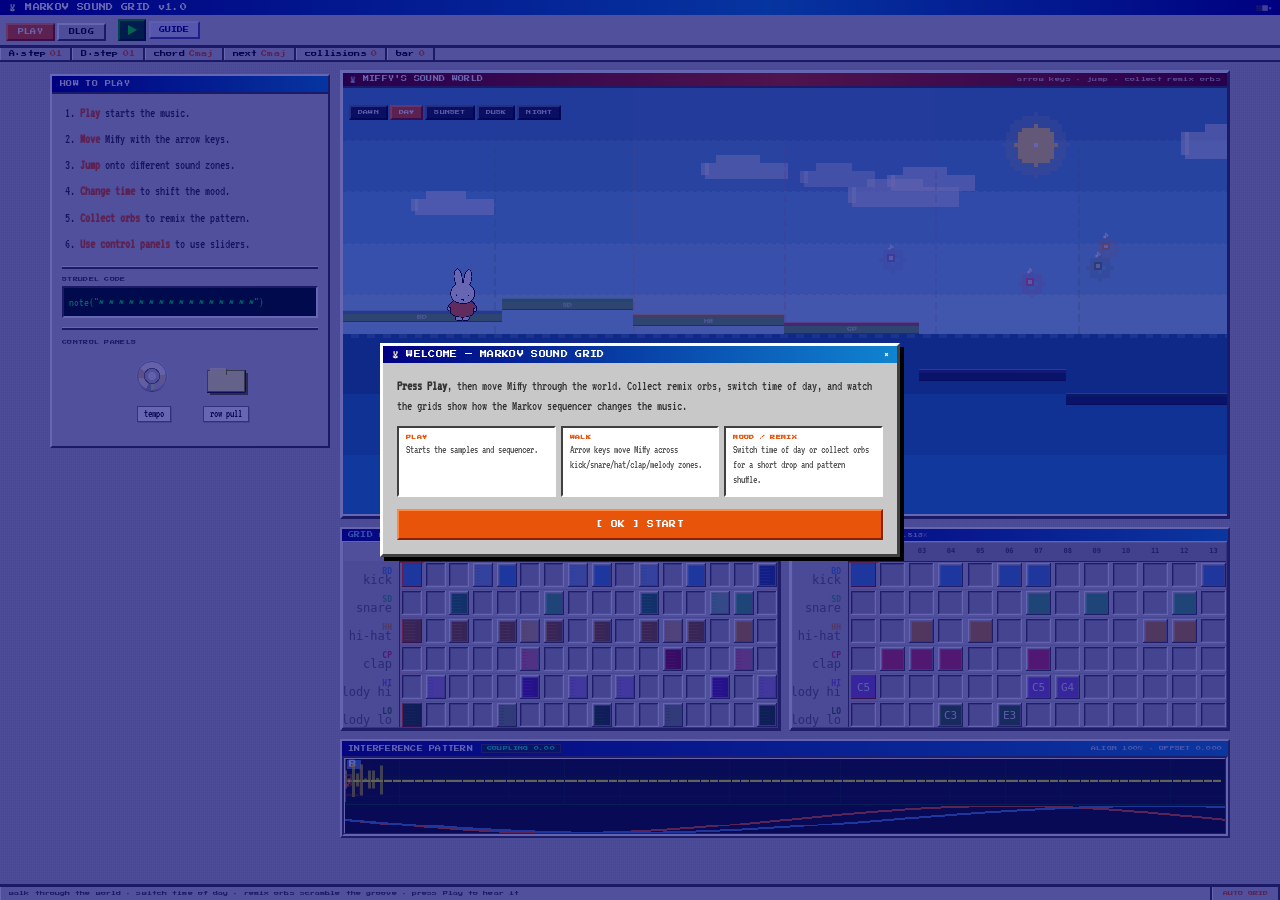
==== commit 9e88ada4: "fixed game bug" ====
--- a/index.html
+++ b/index.html
@@ -1,1437 +1,522 @@
-<!doctype html>
+<!DOCTYPE html>
 <html lang="en">
-  <head>
-    <meta charset="UTF-8" />
-    <meta name="viewport" content="width=device-width, initial-scale=1.0" />
-    <title>Markov Sound Grid</title>
-    <link rel="preconnect" href="https://fonts.googleapis.com" />
-    <link rel="preconnect" href="https://fonts.gstatic.com" crossorigin />
-    <link
-      href="https://fonts.googleapis.com/css2?family=VT323&family=Press+Start+2P&display=swap"
-      rel="stylesheet"
-    />
-    <style>
-      *,
-      *::before,
-      *::after {
-        box-sizing: border-box;
-        margin: 0;
-        padding: 0;
-      }
-
-      :root {
-        --bg: #c0c0c0;
-        --win-bg: #c8c8c8;
-        --text: #000000;
-        --muted: #444444;
-        --accent: #e8540a;
-        --accent-dim: #c44000;
-        --button-face: #c0c0c0;
-        --mono: "VT323", monospace;
-        --pixel: "Press Start 2P", monospace;
-        --c-bd: #4488cc;
-        --c-sd: #44aa66;
-        --c-hh: #cc8822;
-        --c-cp: #cc3355;
-        --c-mel: #8855cc;
-        --c-bass: #336622;
-      }
-
-      html,
-      body {
-        width: 100%;
-        min-height: 100%;
-        background: var(--bg);
-        background-image:
-          repeating-linear-gradient(
-            0deg,
-            transparent,
-            transparent 1px,
-            rgba(0, 0, 0, 0.03) 1px,
-            rgba(0, 0, 0, 0.03) 2px
-          ),
-          repeating-linear-gradient(
-            90deg,
-            transparent,
-            transparent 1px,
-            rgba(0, 0, 0, 0.03) 1px,
-            rgba(0, 0, 0, 0.03) 2px
-          );
-        color: var(--text);
-        font-family: var(--mono);
-        font-size: 14px;
-        overflow-x: hidden;
-      }
-      body {
-        overflow-y: auto;
-      }
-      #app {
-        display: flex;
-        flex-direction: column;
-        min-height: 100vh;
-      }
-
-      /* ---- HEADER ---- */
-      header {
-        display: flex;
-        flex-direction: column;
-        align-items: stretch;
-        background: var(--win-bg);
-        flex-shrink: 0;
-        position: sticky;
-        top: 0;
-        z-index: 50;
-        border-bottom: 3px solid #404040;
-      }
-      .header-titlebar {
-        padding: 3px 8px;
-        background: linear-gradient(
-          90deg,
-          #000080 0%,
-          #1084d0 60%,
-          #000080 100%
-        );
-        color: #fff;
-        font-family: var(--pixel);
-        font-size: 7px;
-        letter-spacing: 0.05em;
-        display: flex;
-        align-items: center;
-        gap: 8px;
-      }
-      .logo {
-        display: none;
-      }
-      .top-nav {
-        display: flex;
-        align-items: center;
-        gap: 2px;
-        padding: 4px 6px 0;
-      }
-      .nav-link {
-        font-family: var(--pixel);
-        font-size: 6px;
-        letter-spacing: 0.04em;
-        text-transform: uppercase;
-        text-decoration: none;
-        color: var(--text);
-        padding: 4px 10px;
-        background: var(--button-face);
-        border-style: solid;
-        border-width: 2px;
-        border-color: #fff #404040 #404040 #fff;
-        display: inline-block;
-      }
-      .nav-link:hover {
-        background: #d4d0c8;
-      }
-      .nav-link.active {
-        background: var(--accent);
-        color: #fff;
-        border-color: #ff8844 #882200 #882200 #ff8844;
-      }
-      .hdr-right {
-        display: flex;
-        align-items: center;
-        gap: 3px;
-        flex-wrap: wrap;
-        padding: 4px 6px;
-      }
-
-      /* ---- BUTTONS ---- */
-      .pill,
-      .btn {
-        font-family: var(--pixel);
-        font-size: 6px;
-        letter-spacing: 0.02em;
-        padding: 4px 8px;
-        background: var(--button-face);
-        color: var(--text);
-        cursor: pointer;
-        text-transform: uppercase;
-        border-style: solid;
-        border-width: 2px;
-        border-color: #fff #404040 #404040 #fff;
-        border-radius: 0;
-        box-shadow: none;
-        transition: none;
-        white-space: nowrap;
-      }
-      .pill:hover,
-      .btn:hover {
-        background: #d4d0c8;
-        transform: none;
-      }
-      .pill:active,
-      .btn:active {
-        border-color: #404040 #fff #fff #404040;
-        padding: 5px 7px 3px 9px;
-      }
-      .pill.on,
-      .btn.on {
-        background: var(--accent);
-        color: #fff;
-        border-color: #ff8844 #882200 #882200 #ff8844;
-      }
-      .btn.soft {
-        background: #d8d8f0;
-        color: #000080;
-        border-color: #e8e8ff #5050a0 #5050a0 #e8e8ff;
-      }
-      .btn.warn.on {
-        background: #884400;
-        color: #ffcc00;
-        border-color: #cc6600 #442200 #442200 #cc6600;
-      }
-      .play-control {
-        width: 28px;
-        height: 22px;
-        padding: 0;
-        display: inline-grid;
-        place-items: center;
-        background: #004400;
-        border-color: #00aa00 #002200 #002200 #00aa00;
-      }
-      .play-control::before {
-        content: "";
-        display: block;
-        width: 0;
-        height: 0;
-        margin-left: 2px;
-        border-top: 5px solid transparent;
-        border-bottom: 5px solid transparent;
-        border-left: 9px solid #00ff00;
-      }
-      .play-control.playing {
-        background: #660000;
-        border-color: #ff4444 #330000 #330000 #ff4444;
-      }
-      .play-control.playing::before {
-        width: 4px;
-        height: 10px;
-        margin-left: -5px;
-        border: 0;
-        background: #ff4444;
-        box-shadow: 6px 0 0 #ff4444;
-      }
-      .sep {
-        width: 2px;
-        height: 18px;
-        background: #808080;
-        box-shadow: 1px 0 0 #fff;
-      }
-      .pill-group {
-        display: flex;
-        gap: 2px;
-      }
-
-      /* ---- STATEBAR ---- */
-      #statebar {
-        display: flex;
-        align-items: stretch;
-        gap: 0;
-        flex-wrap: wrap;
-        background: var(--win-bg);
-        border-bottom: 2px solid #404040;
-        font-family: var(--pixel);
-        font-size: 6px;
-        letter-spacing: 0.03em;
-        color: var(--text);
-      }
-      #statebar span {
-        display: flex;
-        align-items: center;
-        padding: 3px 8px;
-        border-right: 2px solid #404040;
-        border-left: 1px solid #fff;
-      }
-      #statebar b {
-        color: var(--accent);
-        font-weight: normal;
-        margin-left: 4px;
-      }
-
-      /* ---- MAIN WRAP ---- */
-      #wrap {
-        flex: 1;
-        padding: 8px;
-        display: flex;
-        flex-direction: column;
-        gap: 10px;
-        align-items: center;
-      }
-      #play-layout {
-        width: 100%;
-        max-width: 1180px;
-        display: grid;
-        grid-template-columns: minmax(220px, 280px) minmax(0, 1fr);
-        gap: 10px;
-        align-items: start;
-      }
-      #play-stage {
-        min-width: 0;
-        display: flex;
-        flex-direction: column;
-        gap: 8px;
-      }
-
-      /* Secondary sequencer feedback — smaller, optional readout */
-      #sequencer-feedback {
-        width: 100%;
-        display: flex;
-        flex-direction: column;
-        gap: 8px;
-        opacity: 0.92;
-      }
-      #sequencer-feedback .grid-tag {
-        font-size: 5px;
-      }
-      #sequencer-feedback canvas {
-        cursor: default;
-      }
-
-      /* ---- MUSIC GUIDE ---- */
-      .music-guide-panel {
-        background: var(--win-bg);
-        border-style: solid;
-        border-width: 2px;
-        border-color: #fff #404040 #404040 #fff;
-        padding: 0 0 8px;
-        max-width: 100%;
-        min-width: 0;
-        width: 100%;
-        overflow: hidden;
-        position: sticky;
-        top: 74px;
-      }
-      .music-guide-title {
-        padding: 5px 8px;
-        background: linear-gradient(90deg, #000080, #1084d0);
-        font-family: var(--pixel);
-        font-size: 6px;
-        letter-spacing: 0.06em;
-        text-transform: uppercase;
-        color: #fff;
-        border-bottom: 2px solid #404040;
-      }
-      .music-guide-steps {
-        margin: 10px 12px 12px 28px;
-        font-family: var(--mono);
-        font-size: 13px;
-        color: #333;
-        line-height: 1.55;
-        list-style: decimal;
-      }
-      .music-guide-steps li {
-        margin-bottom: 6px;
-      }
-      .music-guide-steps strong {
-        color: var(--accent);
-        font-weight: 700;
-      }
-      .strudel-section {
-        margin: 10px 10px 6px;
-        padding-top: 8px;
-        border-top: 2px solid #404040;
-        box-shadow: 0 -1px 0 #fff;
-      }
-      .strudel-label {
-        font-family: var(--pixel);
-        font-size: 5px;
-        letter-spacing: 0.06em;
-        text-transform: uppercase;
-        color: var(--muted);
-        margin-bottom: 4px;
-      }
-      .loading-line {
-        font-family: var(--pixel);
-        font-size: 5px;
-        color: var(--muted);
-        letter-spacing: 0.02em;
-        padding: 0 12px 4px;
-      }
-      .control-launcher {
-        margin: 10px;
-        padding-top: 10px;
-        border-top: 2px solid #404040;
-        box-shadow: 0 -1px 0 #fff;
-        display: flex;
-        flex-direction: column;
-        align-items: center;
-      }
-      .control-launcher-title {
-        font-family: var(--pixel);
-        font-size: 5px;
-        letter-spacing: 0.06em;
-        text-transform: uppercase;
-        color: var(--muted);
-        margin-bottom: 8px;
-        width: 100%;
-      }
-      .control-launcher-action {
-        width: 100%;
-        margin-bottom: 10px;
-      }
-      .desktop-panels {
-        display: grid;
-        grid-template-columns: repeat(2, minmax(0, 1fr));
-        gap: 8px 10px;
-        align-items: start;
-        justify-content: center;
-        width: fit-content;
-        max-width: 100%;
-        margin: 0 auto;
-      }
-      .desktop-panel {
-        appearance: none;
-        background: transparent;
-        border: none;
-        padding: 6px 4px;
-        display: flex;
-        flex-direction: column;
-        align-items: center;
-        gap: 5px;
-        cursor: pointer;
-        font-family: inherit;
-      }
-      .desktop-panel:hover .desktop-panel-icon {
-        transform: translateY(-1px);
-      }
-      .desktop-panel:focus-visible {
-        outline: 1px dotted #000;
-        outline-offset: 2px;
-      }
-      .desktop-panel-label {
-        font-family: var(--mono);
-        font-size: 11px;
-        letter-spacing: 0;
-        text-transform: lowercase;
-        color: #111;
-        text-align: center;
-        line-height: 1.1;
-        background: #ffffff;
-        border: 1px solid #7a7a7a;
-        padding: 1px 6px;
-        box-shadow: 1px 1px 0 rgba(0, 0, 0, 0.16);
-      }
-      .desktop-panel-icon {
-        width: 54px;
-        height: 42px;
-        position: relative;
-        background: transparent;
-      }
-      .desktop-panel-icon::before,
-      .desktop-panel-icon::after {
-        content: "";
-        position: absolute;
-        display: block;
-      }
-      .desktop-panel-icon.tempo::before {
-        left: 10px;
-        top: 2px;
-        width: 30px;
-        height: 30px;
-        border-radius: 50%;
-        background:
-          radial-gradient(
-            circle at 50% 50%,
-            #f1f1ee 0 4px,
-            #c8c7bf 4px 7px,
-            #6f6f69 7px 8px,
-            transparent 8px
-          ),
-          conic-gradient(
-            from 18deg,
-            #fbf7e6 0 18%,
-            #ead4a0 18% 30%,
-            #d4cec0 30% 41%,
-            #d7f08f 41% 46%,
-            #a3a8ab 46% 52%,
-            #f7eecf 52% 67%,
-            #e2c98f 67% 79%,
-            #fef7e6 79% 100%
-          );
-        border: 1px solid #9fa2a8;
-        box-shadow:
-          -1px 0 0 #d4d5d9,
-          1px 0 0 #d4d5d9,
-          0 -1px 0 #d4d5d9,
-          0 1px 0 #6b6d72;
-      }
-      .desktop-panel-icon.tempo::after {
-        display: none;
-      }
-      .desktop-panel-icon.rowpull::before {
-        left: 8px;
-        top: 11px;
-        width: 38px;
-        height: 22px;
-        background:
-          linear-gradient(135deg, transparent 0 8px, #fbf59b 8px),
-          linear-gradient(#fbf59b, #fff4aa);
-        border: 1px solid #8b8908;
-        box-shadow:
-          1px 0 0 #1e1e1e,
-          0 1px 0 #1e1e1e,
-          3px 3px 0 rgba(95, 92, 0, 0.9);
-      }
-      .desktop-panel-icon.rowpull::after {
-        left: 11px;
-        top: 9px;
-        width: 17px;
-        height: 7px;
-        background: #fbf59b;
-        border-top: 1px solid #fff7ca;
-        border-left: 1px solid #fff7ca;
-        border-right: 1px solid #8b8908;
-      }
-      .control-window {
-        margin: 10px auto 0;
-        border-style: solid;
-        border-width: 2px;
-        border-color: #fff #404040 #404040 #fff;
-        background: var(--win-bg);
-        width: 100%;
-        max-width: 100%;
-        overflow: hidden;
-      }
-      .control-window.is-hidden,
-      .desktop-panels.is-hidden {
-        display: none;
-      }
-      .control-window-bar {
-        display: flex;
-        align-items: center;
-        gap: 8px;
-        padding: 4px 6px;
-        background: linear-gradient(90deg, #2a2a6a, #4a4a9a);
-        color: #fff;
-        font-family: var(--pixel);
-        font-size: 5px;
-        letter-spacing: 0.06em;
-        text-transform: uppercase;
-      }
-      .control-window-bar span:first-child {
-        color: #ffcc66;
-      }
-      .control-window-close {
-        margin-left: auto;
-        width: 18px;
-        height: 18px;
-        padding: 0;
-        background: var(--button-face);
-        color: #000;
-        cursor: pointer;
-        border-style: solid;
-        border-width: 2px;
-        border-color: #fff #404040 #404040 #fff;
-        font-family: var(--pixel);
-        font-size: 6px;
-        line-height: 1;
-      }
-      .control-window-body {
-        padding: 6px;
-        display: grid;
-        gap: 6px;
-        min-width: 0;
-      }
-      .control-pane {
-        display: none;
-        gap: 6px;
-      }
-      .control-pane.is-active {
-        display: grid;
-      }
-      .control-mini-title {
-        font-family: var(--pixel);
-        font-size: 5px;
-        letter-spacing: 0.06em;
-        text-transform: uppercase;
-        color: var(--muted);
-        padding: 2px 4px;
-        border-top: 1px solid #404040;
-        border-bottom: 1px solid #fff;
-      }
-      .panel-block {
-        border-style: solid;
-        border-width: 2px;
-        border-color: #404040 #fff #fff #404040;
-        background: var(--win-bg);
-        padding: 5px;
-        display: grid;
-        gap: 5px;
-        min-width: 0;
-      }
-      .panel-slider {
-        display: grid;
-        grid-template-columns: 42px minmax(0, 1fr) 34px;
-        gap: 5px;
-        align-items: center;
-        min-width: 0;
-      }
-      .panel-slider label {
-        font-family: var(--pixel);
-        font-size: 5px;
-        letter-spacing: 0.05em;
-        text-transform: uppercase;
-        color: #333;
-      }
-      .panel-slider input {
-        min-width: 0;
-        width: 100%;
-      }
-      .panel-slider output {
-        font-family: var(--pixel);
-        font-size: 6px;
-        color: var(--accent);
-        text-align: right;
-      }
-
-      /* ---- GRID PANELS ---- */
-      #grids-wrap {
-        display: grid;
-        grid-template-columns: 1fr 1fr;
-        gap: 8px;
-        flex-shrink: 0;
-      }
-      .grid-panel {
-        background: var(--win-bg);
-        border-style: solid;
-        border-width: 2px;
-        border-color: #fff #404040 #404040 #fff;
-        padding: 0;
-      }
-      .grid-tag {
-        display: flex;
-        align-items: center;
-        gap: 6px;
-        padding: 3px 6px;
-        background: linear-gradient(90deg, #000080, #1084d0);
-        font-family: var(--pixel);
-        font-size: 6px;
-        letter-spacing: 0.04em;
-      }
-      .gtag-label {
-        color: #fff;
-        padding: 0;
-        border: none;
-        background: none;
-        font-size: 6px;
-      }
-      .gtag-a {
-        color: #88ccff;
-      }
-      .gtag-b {
-        color: #cc88ff;
-      }
-      .gtag-steps {
-        color: rgba(255, 255, 255, 0.7);
-        font-size: 5px;
-      }
-      canvas {
-        display: block;
-        width: 100%;
-        cursor: default;
-        touch-action: none;
-        image-rendering: pixelated;
-      }
-      #ca,
-      #cb {
-        border-radius: 0;
-      }
-
-      /* ---- INTERFERENCE ---- */
-      #int-section {
-        background: var(--win-bg);
-        border-style: solid;
-        border-width: 2px;
-        border-color: #fff #404040 #404040 #fff;
-        flex-shrink: 0;
-      }
-      #int-header {
-        display: flex;
-        align-items: center;
-        gap: 8px;
-        padding: 3px 6px;
-        background: linear-gradient(90deg, #000080, #1084d0);
-        font-family: var(--pixel);
-        font-size: 6px;
-        letter-spacing: 0.04em;
-        text-transform: uppercase;
-      }
-      .int-title {
-        color: #fff;
-        font-weight: normal;
-      }
-      #coupling-badge {
-        padding: 1px 5px;
-        font-size: 5px;
-        border: 1px solid #404040;
-        color: #00ffcc;
-        background: #003030;
-      }
-      #phase-display {
-        margin-left: auto;
-        color: rgba(255, 255, 255, 0.7);
-        font-size: 5px;
-      }
-      #int-canvas {
-        display: block;
-        width: 100%;
-        height: 80px;
-        border-top: 2px solid #404040;
-        border-left: 2px solid #404040;
-        border-right: 2px solid #fff;
-        border-bottom: 2px solid #fff;
-        image-rendering: pixelated;
-      }
-
-      /* ---- CONTROLS ---- */
-      .panel {
-        flex-shrink: 0;
-      }
-      .control-bank {
-        background: var(--win-bg);
-        border-style: solid;
-        border-width: 2px;
-        border-color: #fff #404040 #404040 #fff;
-        padding: 6px;
-        display: grid;
-        grid-template-columns: minmax(200px, 1fr) minmax(180px, 0.85fr) minmax(
-            210px,
-            1fr
-          );
-        gap: 6px;
-      }
-      .control-section {
-        border-style: solid;
-        border-width: 2px;
-        border-color: #404040 #fff #fff #404040;
-        background: var(--win-bg);
-        display: grid;
-        gap: 5px;
-        align-content: start;
-        padding: 0;
-      }
-      .section-title {
-        display: flex;
-        align-items: center;
-        justify-content: space-between;
-        padding: 3px 5px;
-        background: linear-gradient(90deg, #2a2a6a, #4a4a9a);
-        font-family: var(--pixel);
-        font-size: 5px;
-        letter-spacing: 0.04em;
-        text-transform: uppercase;
-        color: #fff;
-      }
-      .section-title span:first-child {
-        color: #ffcc66;
-      }
-      .subsection-title {
-        font-family: var(--pixel);
-        font-size: 5px;
-        letter-spacing: 0.06em;
-        text-transform: uppercase;
-        color: var(--muted);
-        padding: 2px 5px;
-        margin: 0 4px;
-        border-top: 1px solid #404040;
-        border-bottom: 1px solid #fff;
-      }
-      .slider-row {
-        display: grid;
-        grid-template-columns: 44px 1fr 32px;
-        align-items: center;
-        gap: 4px;
-        padding: 0 5px;
-      }
-      .slider-row label {
-        font-family: var(--pixel);
-        font-size: 5px;
-        text-transform: uppercase;
-        letter-spacing: 0.02em;
-        color: var(--muted);
-      }
-      .val {
-        font-family: var(--pixel);
-        font-size: 6px;
-        color: var(--accent);
-        text-align: right;
-      }
-      input[type="range"] {
-        -webkit-appearance: none;
-        appearance: none;
-        height: 6px;
-        border-radius: 0;
-        outline: none;
-        cursor: pointer;
-        background: #808080;
-        border-top: 1px solid #404040;
-        border-left: 1px solid #404040;
-        border-right: 1px solid #fff;
-        border-bottom: 1px solid #fff;
-      }
-      input[type="range"]::-webkit-slider-thumb {
-        -webkit-appearance: none;
-        width: 14px;
-        height: 18px;
-        border-radius: 0;
-        cursor: pointer;
-        background: var(--button-face);
-        border-top: 2px solid #fff;
-        border-left: 2px solid #fff;
-        border-right: 2px solid #404040;
-        border-bottom: 2px solid #404040;
-      }
-
-      /* ---- ROW PULL ---- */
-      .pull-item {
-        display: flex;
-        align-items: center;
-        gap: 4px;
-        padding: 2px 4px;
-        background: var(--win-bg);
-        margin: 0 4px;
-        border-top: 1px solid #404040;
-        border-left: 1px solid #404040;
-        border-right: 1px solid #fff;
-        border-bottom: 1px solid #fff;
-      }
-      .pull-item {
-        display: grid;
-        grid-template-columns: 22px 42px minmax(0, 1fr) 30px;
-        gap: 4px;
-        align-items: center;
-      }
-      .pull-item .rp-name {
-        font-family: var(--pixel);
-        font-size: 6px;
-        width: auto;
-        flex-shrink: 1;
-      }
-      .pull-item .rp-sub {
-        font-family: var(--mono);
-        font-size: 11px;
-        color: var(--muted);
-        width: auto;
-        flex-shrink: 1;
-        line-height: 1.15;
-      }
-      .pull-item input {
-        flex: initial;
-        min-width: 0;
-        width: 100%;
-      }
-      .pull-item .rp-val {
-        font-family: var(--pixel);
-        font-size: 5px;
-        color: var(--muted);
-        width: 28px;
-        text-align: right;
-      }
-
-      /* ---- CHORD ---- */
-      #chord-row {
-        display: flex;
-        gap: 2px;
-        flex-wrap: wrap;
-        padding: 0 4px;
-      }
-      .chord-pill {
-        font-family: var(--pixel);
-        font-size: 5px;
-        padding: 2px 5px;
-        border-style: solid;
-        border-width: 2px;
-        border-color: #fff #404040 #404040 #fff;
-        color: var(--muted);
-        background: var(--button-face);
-        cursor: default;
-      }
-      .chord-pill.active {
-        border-color: #404040 #fff #fff #404040;
-        color: var(--accent);
-        background: #fff0e8;
-      }
-      .chord-vals {
-        display: flex;
-        gap: 16px;
-        margin: 4px;
-        padding: 4px;
-        border-top: 2px solid #404040;
-        border-left: 2px solid #404040;
-        border-right: 2px solid #fff;
-        border-bottom: 2px solid #fff;
-      }
-      .chord-big .chord-lbl {
-        font-family: var(--pixel);
-        font-size: 5px;
-        letter-spacing: 0.06em;
-        text-transform: uppercase;
-        color: var(--muted);
-      }
-      .chord-big .chord-name {
-        font-family: var(--pixel);
-        font-size: 12px;
-        color: var(--accent);
-        line-height: 1.3;
-        margin-top: 2px;
-      }
-      #strudel-box {
-        font-family: var(--mono);
-        font-size: 12px;
-        color: #00ff44;
-        background: #001a00;
-        padding: 5px;
-        word-break: break-all;
-        line-height: 1.5;
-        min-height: 30px;
-        margin: 0;
-        border-top: 2px solid #404040;
-        border-left: 2px solid #404040;
-        border-right: 2px solid #fff;
-        border-bottom: 2px solid #fff;
-      }
-      #loading-status {
-        font-family: var(--pixel);
-        font-size: 5px;
-        color: var(--muted);
-        margin: 2px 4px;
-        letter-spacing: 0.02em;
-      }
-
-      /* ---- FOOTER ---- */
-      footer {
-        padding: 0;
-        border-top: 3px solid #404040;
-        background: var(--win-bg);
-        display: flex;
-        align-items: stretch;
-        gap: 0;
-        flex-shrink: 0;
-      }
-      .hint {
-        font-family: var(--pixel);
-        font-size: 5px;
-        color: var(--muted);
-        padding: 4px 8px;
-        border-right: 2px solid #404040;
-        border-left: 1px solid #fff;
-        letter-spacing: 0.02em;
-        display: flex;
-        align-items: center;
-        flex: 1;
-      }
-      #kit-lbl {
-        font-family: var(--pixel);
-        font-size: 5px;
-        color: var(--muted);
-        letter-spacing: 0.02em;
-      }
-      .footer-state {
-        display: flex;
-      }
-      .footer-state span {
-        display: flex;
-        align-items: center;
-        padding: 4px 10px;
-        border-right: 2px solid #404040;
-        border-left: 1px solid #fff;
-        font-family: var(--pixel);
-        font-size: 5px;
-        color: var(--muted);
-      }
-      #grid-status-lbl {
-        color: var(--accent);
-        text-transform: uppercase;
-      }
-
-      /* ---- INTRO ---- */
-      .intro-overlay {
-        position: fixed;
-        inset: 0;
-        z-index: 100;
-        display: grid;
-        place-items: center;
-        padding: 24px;
-        background: rgba(0, 0, 128, 0.6);
-      }
-      .intro-overlay.is-hidden {
-        display: none;
-      }
-      .intro-card {
-        width: min(520px, 100%);
-        background: var(--win-bg);
-        border-style: solid;
-        border-width: 3px;
-        border-color: #fff #404040 #404040 #fff;
-        box-shadow: 4px 4px 0 #000;
-      }
-      .intro-card-titlebar {
-        padding: 4px 8px;
-        background: linear-gradient(90deg, #000080, #1084d0);
-        color: #fff;
-        font-family: var(--pixel);
-        font-size: 7px;
-        letter-spacing: 0.05em;
-        display: flex;
-        align-items: center;
-        gap: 6px;
-      }
-      .intro-card-body {
-        padding: 14px;
-      }
-      .intro-kicker {
-        font-family: var(--pixel);
-        font-size: 6px;
-        letter-spacing: 0.1em;
-        text-transform: uppercase;
-        color: var(--accent);
-        margin-bottom: 6px;
-      }
-      .intro-card h1 {
-        font-family: var(--pixel);
-        font-size: 9px;
-        line-height: 1.8;
-        color: var(--text);
-        margin-bottom: 8px;
-      }
-      .intro-card p {
-        font-family: var(--mono);
-        font-size: 13px;
-        color: #333;
-        line-height: 1.5;
-        margin-bottom: 10px;
-      }
-      .intro-steps {
-        display: grid;
-        grid-template-columns: repeat(3, 1fr);
-        gap: 5px;
-        margin: 8px 0 12px;
-      }
-      .intro-steps div {
-        padding: 7px;
-        background: #fff;
-        border-top: 2px solid #404040;
-        border-left: 2px solid #404040;
-        border-right: 2px solid #fff;
-        border-bottom: 2px solid #fff;
-      }
-      .intro-steps b {
-        display: block;
-        color: var(--accent);
-        font-family: var(--pixel);
-        font-size: 5px;
-        text-transform: uppercase;
-        letter-spacing: 0.06em;
-        margin-bottom: 3px;
-      }
-      .intro-steps span {
-        display: block;
-        font-family: var(--mono);
-        font-size: 11px;
-        color: #555;
-        line-height: 1.35;
-      }
-      .intro-start {
-        width: 100%;
-        border-radius: 0;
-        border-style: solid;
-        border-width: 2px;
-        border-color: #ff8844 #882200 #882200 #ff8844;
-        background: var(--accent);
-        color: #fff;
-        font-family: var(--pixel);
-        font-size: 7px;
-        padding: 10px;
-        cursor: pointer;
-        letter-spacing: 0.05em;
-      }
-      .intro-start:hover {
-        background: var(--accent-dim);
-      }
-      .pill:focus-visible,
-      .btn:focus-visible,
-      input:focus-visible {
-        outline: 2px dotted #000;
-        outline-offset: 1px;
-      }
-
-      /* ====== GAME ====== */
-      #game-section {
-        position: relative;
-        width: 100%;
-        margin-left: auto;
-        margin-right: auto;
-        overflow: hidden;
-        flex-shrink: 0;
-        border-style: solid;
-        border-width: 3px;
-        border-color: #fff #404040 #404040 #fff;
-      }
-      #game-title-bar {
-        padding: 3px 6px;
-        background: linear-gradient(90deg, #600000, #c83000, #600000);
-        color: #fff;
-        font-family: var(--pixel);
-        font-size: 6px;
-        letter-spacing: 0.06em;
-        display: flex;
-        align-items: center;
-        justify-content: space-between;
-      }
-      #game-canvas {
-        display: block;
-        width: 100%;
-        height: min(54vh, 430px);
-        max-height: 460px;
-        cursor: none;
-        touch-action: none;
-        image-rendering: pixelated;
-        image-rendering: crisp-edges;
-        border-top: 2px solid #404040;
-        border-bottom: 2px solid #fff;
-      }
-      #tod-bar {
-        position: absolute;
-        top: 32px;
-        left: 6px;
-        display: flex;
-        gap: 2px;
-        z-index: 10;
-      }
-      .tod-btn {
-        font-family: var(--pixel);
-        font-size: 5px;
-        letter-spacing: 0.04em;
-        padding: 3px 7px;
-        background: rgba(0, 0, 0, 0.72);
-        color: rgba(255, 255, 255, 0.85);
-        border-style: solid;
-        border-width: 2px;
-        border-color: rgba(255, 255, 255, 0.35) rgba(0, 0, 0, 0.6)
-          rgba(0, 0, 0, 0.6) rgba(255, 255, 255, 0.35);
-        cursor: pointer;
-        text-transform: uppercase;
-      }
-      .tod-btn:hover {
-        background: rgba(40, 20, 0, 0.85);
-        color: #fff;
-      }
-      .tod-btn.active {
-        background: var(--accent);
-        color: #fff;
-        border-color: #ff8844 #882200 #882200 #ff8844;
-      }
-      #game-hud {
-        position: absolute;
-        bottom: 6px;
-        left: 50%;
-        transform: translateX(-50%);
-        display: flex;
-        gap: 0;
-        align-items: stretch;
-        background: rgba(0, 0, 0, 0.82);
-        border-style: solid;
-        border-width: 2px;
-        border-color: rgba(255, 255, 255, 0.3) rgba(0, 0, 0, 0.5)
-          rgba(0, 0, 0, 0.5) rgba(255, 255, 255, 0.3);
-        font-family: var(--pixel);
-        font-size: 5px;
-        color: rgba(255, 255, 255, 0.85);
-        letter-spacing: 0.04em;
-        z-index: 10;
-        white-space: nowrap;
-      }
-      #game-hud > span {
-        padding: 4px 7px;
-        border-right: 1px solid rgba(255, 255, 255, 0.15);
-        display: flex;
-        align-items: center;
-      }
-      .hud-sep {
-        display: none;
-      }
-      .hud-zone {
-        color: #ffaa44;
-      }
-      .hud-key {
-        display: inline-block;
-        padding: 0 3px;
-        background: rgba(255, 255, 255, 0.15);
-        border: 1px solid rgba(255, 255, 255, 0.3);
-        margin: 0 1px;
-      }
-      @media (max-width: 900px) {
-        #play-layout {
-          grid-template-columns: 1fr;
-          max-width: min(920px, 100%);
-        }
-        .music-guide-panel {
-          position: static;
-        }
-        #grids-wrap {
-          grid-template-columns: 1fr;
-        }
-        #game-canvas {
-          height: min(40vh, 280px);
-          max-height: 340px;
-        }
-        #int-canvas {
-          height: 56px;
-        }
-      }
-      @media (max-width: 640px) {
-        .intro-steps {
-          grid-template-columns: 1fr;
-        }
-        .intro-card h1 {
-          font-size: 7px;
-        }
-        #game-canvas {
-          height: min(36vh, 260px);
-          max-height: 300px;
-        }
-        #int-canvas {
-          height: 48px;
-        }
-      }
-    </style>
-  </head>
-  <body>
-    <div id="app">
-      <header>
-        <div class="header-titlebar">
-          <span>🐰</span>
-          <span>MARKOV SOUND GRID v1.0</span>
-          <span style="margin-left: auto; font-size: 5px; opacity: 0.7"
-            >⬛⬜✖</span
-          >
+<head>
+<meta charset="UTF-8">
+<meta name="viewport" content="width=device-width, initial-scale=1.0">
+<title>Markov Sound Grid</title>
+<link rel="preconnect" href="https://fonts.googleapis.com">
+<link rel="preconnect" href="https://fonts.gstatic.com" crossorigin>
+<link href="https://fonts.googleapis.com/css2?family=VT323&family=Press+Start+2P&display=swap" rel="stylesheet">
+<style>
+*,*::before,*::after{box-sizing:border-box;margin:0;padding:0}
+
+:root{
+  --bg:#c0c0c0;
+  --win-bg:#c8c8c8;
+  --text:#000000;
+  --muted:#444444;
+  --accent:#e8540a;
+  --accent-dim:#c44000;
+  --button-face:#c0c0c0;
+  --mono:'VT323',monospace;
+  --pixel:'Press Start 2P',monospace;
+  --c-bd:#4488cc;--c-sd:#44aa66;--c-hh:#cc8822;--c-cp:#cc3355;--c-mel:#8855cc;--c-bass:#336622;
+}
+
+html,body{
+  width:100%;min-height:100%;
+  background:var(--bg);
+  background-image:
+    repeating-linear-gradient(0deg,transparent,transparent 1px,rgba(0,0,0,.03) 1px,rgba(0,0,0,.03) 2px),
+    repeating-linear-gradient(90deg,transparent,transparent 1px,rgba(0,0,0,.03) 1px,rgba(0,0,0,.03) 2px);
+  color:var(--text);font-family:var(--mono);font-size:14px;overflow-x:hidden;
+}
+body{overflow-y:auto;}
+#app{display:flex;flex-direction:column;min-height:100vh;}
+
+/* ---- HEADER ---- */
+header{
+  display:flex;flex-direction:column;align-items:stretch;
+  background:var(--win-bg);flex-shrink:0;
+  position:sticky;top:0;z-index:50;
+  border-bottom:3px solid #404040;
+}
+.header-titlebar{
+  padding:3px 8px;
+  background:linear-gradient(90deg,#000080 0%,#1084d0 60%,#000080 100%);
+  color:#fff;font-family:var(--pixel);font-size:7px;letter-spacing:.05em;
+  display:flex;align-items:center;gap:8px;
+}
+.logo{display:none;}
+.top-nav{display:flex;align-items:center;gap:2px;padding:4px 6px 0;}
+.nav-link{
+  font-family:var(--pixel);font-size:6px;letter-spacing:.04em;
+  text-transform:uppercase;text-decoration:none;color:var(--text);
+  padding:4px 10px;background:var(--button-face);
+  border-style:solid;border-width:2px;
+  border-color:#fff #404040 #404040 #fff;
+  display:inline-block;
+}
+.nav-link:hover{background:#d4d0c8;}
+.nav-link.active{background:var(--accent);color:#fff;border-color:#ff8844 #882200 #882200 #ff8844;}
+.hdr-right{display:flex;align-items:center;gap:3px;flex-wrap:wrap;padding:4px 6px;}
+
+/* ---- BUTTONS ---- */
+.pill,.btn{
+  font-family:var(--pixel);font-size:6px;letter-spacing:.02em;
+  padding:4px 8px;background:var(--button-face);color:var(--text);
+  cursor:pointer;text-transform:uppercase;
+  border-style:solid;border-width:2px;
+  border-color:#fff #404040 #404040 #fff;
+  border-radius:0;box-shadow:none;transition:none;white-space:nowrap;
+}
+.pill:hover,.btn:hover{background:#d4d0c8;transform:none;}
+.pill:active,.btn:active{border-color:#404040 #fff #fff #404040;padding:5px 7px 3px 9px;}
+.pill.on,.btn.on{background:var(--accent);color:#fff;border-color:#ff8844 #882200 #882200 #ff8844;}
+.btn.soft{background:#d8d8f0;color:#000080;border-color:#e8e8ff #5050a0 #5050a0 #e8e8ff;}
+.btn.warn.on{background:#884400;color:#ffcc00;border-color:#cc6600 #442200 #442200 #cc6600;}
+.play-control{
+  width:28px;height:22px;padding:0;display:inline-grid;place-items:center;
+  background:#004400;border-color:#00aa00 #002200 #002200 #00aa00;
+}
+.play-control::before{
+  content:'';display:block;width:0;height:0;margin-left:2px;
+  border-top:5px solid transparent;border-bottom:5px solid transparent;border-left:9px solid #00ff00;
+}
+.play-control.playing{background:#660000;border-color:#ff4444 #330000 #330000 #ff4444;}
+.play-control.playing::before{width:4px;height:10px;margin-left:-5px;border:0;background:#ff4444;box-shadow:6px 0 0 #ff4444;}
+.sep{width:2px;height:18px;background:#808080;box-shadow:1px 0 0 #fff;}
+.pill-group{display:flex;gap:2px;}
+
+/* ---- STATEBAR ---- */
+#statebar{
+  display:flex;align-items:stretch;gap:0;flex-wrap:wrap;
+  background:var(--win-bg);border-bottom:2px solid #404040;
+  font-family:var(--pixel);font-size:6px;letter-spacing:.03em;color:var(--text);
+}
+#statebar span{display:flex;align-items:center;padding:3px 8px;border-right:2px solid #404040;border-left:1px solid #fff;}
+#statebar b{color:var(--accent);font-weight:normal;margin-left:4px;}
+
+/* ---- MAIN WRAP ---- */
+#wrap{flex:1;padding:8px;display:flex;flex-direction:column;gap:10px;align-items:center;}
+#play-layout{
+  width:100%;max-width:1180px;display:grid;grid-template-columns:minmax(220px,280px) minmax(0,1fr);
+  gap:10px;align-items:start;
+}
+#play-stage{min-width:0;display:flex;flex-direction:column;gap:8px;}
+
+/* Secondary sequencer feedback — smaller, optional readout */
+#sequencer-feedback{
+  width:100%;
+  display:flex;flex-direction:column;gap:8px;
+  opacity:0.92;
+}
+#sequencer-feedback .grid-tag{font-size:5px;}
+#sequencer-feedback canvas{cursor:default;}
+
+/* ---- MUSIC GUIDE ---- */
+.music-guide-panel{
+  background:var(--win-bg);border-style:solid;border-width:2px;border-color:#fff #404040 #404040 #fff;
+  padding:0 0 8px;max-width:100%;min-width:0;width:100%;overflow:hidden;
+  position:sticky;top:74px;
+}
+.music-guide-title{
+  padding:5px 8px;background:linear-gradient(90deg,#000080,#1084d0);font-family:var(--pixel);font-size:6px;letter-spacing:.06em;
+  text-transform:uppercase;color:#fff;border-bottom:2px solid #404040;
+}
+.music-guide-steps{
+  margin:10px 12px 12px 28px;font-family:var(--mono);font-size:13px;color:#333;line-height:1.55;list-style:decimal;
+}
+.music-guide-steps li{margin-bottom:6px;}
+.music-guide-steps strong{color:var(--accent);font-weight:700;}
+.strudel-section{margin:10px 10px 6px;padding-top:8px;border-top:2px solid #404040;box-shadow:0 -1px 0 #fff;}
+.strudel-label{font-family:var(--pixel);font-size:5px;letter-spacing:.06em;text-transform:uppercase;color:var(--muted);margin-bottom:4px;}
+.loading-line{
+  font-family:var(--pixel);font-size:5px;color:var(--muted);letter-spacing:.02em;padding:0 12px 4px;
+}
+.control-launcher{
+  margin:10px;
+  padding-top:10px;
+  border-top:2px solid #404040;
+  box-shadow:0 -1px 0 #fff;
+  display:flex;
+  flex-direction:column;
+  align-items:center;
+}
+.control-launcher-title{
+  font-family:var(--pixel);font-size:5px;letter-spacing:.06em;text-transform:uppercase;color:var(--muted);margin-bottom:8px;
+  width:100%;
+}
+.desktop-panels{
+  display:grid;
+  grid-template-columns:repeat(2,minmax(0,1fr));
+  gap:8px 10px;
+  align-items:start;
+  justify-content:center;
+  width:fit-content;
+  max-width:100%;
+  margin:0 auto;
+}
+.desktop-panel{
+  appearance:none;
+  background:transparent;
+  border:none;
+  padding:6px 4px;
+  display:flex;
+  flex-direction:column;
+  align-items:center;
+  gap:5px;
+  cursor:pointer;
+  font-family:inherit;
+}
+.desktop-panel:hover .desktop-panel-icon{transform:translateY(-1px);}
+.desktop-panel:focus-visible{outline:1px dotted #000;outline-offset:2px;}
+.desktop-panel-label{
+  font-family:var(--mono);font-size:11px;letter-spacing:0;text-transform:lowercase;color:#111;text-align:center;line-height:1.1;
+  background:#ffffff;border:1px solid #7a7a7a;padding:1px 6px;box-shadow:1px 1px 0 rgba(0,0,0,.16);
+}
+.desktop-panel-icon{
+  width:54px;height:42px;position:relative;background:transparent;
+}
+.desktop-panel-icon::before,.desktop-panel-icon::after{content:'';position:absolute;display:block;}
+.desktop-panel-icon.tempo::before{
+  left:10px;top:2px;width:30px;height:30px;border-radius:50%;
+  background:
+    radial-gradient(circle at 50% 50%,#f1f1ee 0 4px,#c8c7bf 4px 7px,#6f6f69 7px 8px,transparent 8px),
+    conic-gradient(from 18deg,#fbf7e6 0 18%,#ead4a0 18% 30%,#d4cec0 30% 41%,#d7f08f 41% 46%,#a3a8ab 46% 52%,#f7eecf 52% 67%,#e2c98f 67% 79%,#fef7e6 79% 100%);
+  border:1px solid #9fa2a8;
+  box-shadow:
+    -1px 0 0 #d4d5d9,
+    1px 0 0 #d4d5d9,
+    0 -1px 0 #d4d5d9,
+    0 1px 0 #6b6d72;
+}
+.desktop-panel-icon.tempo::after{
+  display:none;
+}
+.desktop-panel-icon.rowpull::before{
+  left:8px;top:11px;width:38px;height:22px;background:
+    linear-gradient(135deg,transparent 0 8px,#fbf59b 8px),
+    linear-gradient(#fbf59b,#fff4aa);
+  border:1px solid #8b8908;
+  box-shadow:
+    1px 0 0 #1e1e1e,
+    0 1px 0 #1e1e1e,
+    3px 3px 0 rgba(95,92,0,.9);
+}
+.desktop-panel-icon.rowpull::after{
+  left:11px;top:9px;width:17px;height:7px;background:#fbf59b;
+  border-top:1px solid #fff7ca;
+  border-left:1px solid #fff7ca;
+  border-right:1px solid #8b8908;
+}
+.control-window{
+  margin:10px auto 0;
+  border-style:solid;border-width:2px;border-color:#fff #404040 #404040 #fff;
+  background:var(--win-bg);
+  width:100%;
+  max-width:100%;
+  overflow:hidden;
+}
+.control-window.is-hidden,.desktop-panels.is-hidden{display:none;}
+.control-window-bar{
+  display:flex;align-items:center;gap:8px;padding:4px 6px;
+  background:linear-gradient(90deg,#2a2a6a,#4a4a9a);color:#fff;
+  font-family:var(--pixel);font-size:5px;letter-spacing:.06em;text-transform:uppercase;
+}
+.control-window-bar span:first-child{color:#ffcc66;}
+.control-window-close{
+  margin-left:auto;
+  width:18px;height:18px;padding:0;
+  background:var(--button-face);color:#000;cursor:pointer;
+  border-style:solid;border-width:2px;border-color:#fff #404040 #404040 #fff;
+  font-family:var(--pixel);font-size:6px;line-height:1;
+}
+.control-window-body{padding:6px;display:grid;gap:6px;min-width:0;}
+.control-pane{display:none;gap:6px;}
+.control-pane.is-active{display:grid;}
+.control-mini-title{
+  font-family:var(--pixel);font-size:5px;letter-spacing:.06em;text-transform:uppercase;color:var(--muted);
+  padding:2px 4px;border-top:1px solid #404040;border-bottom:1px solid #fff;
+}
+.panel-block{
+  border-style:solid;border-width:2px;border-color:#404040 #fff #fff #404040;
+  background:var(--win-bg);padding:5px;display:grid;gap:5px;min-width:0;
+}
+.panel-slider{
+  display:grid;grid-template-columns:42px minmax(0,1fr) 34px;gap:5px;align-items:center;min-width:0;
+}
+.panel-slider label{
+  font-family:var(--pixel);font-size:5px;letter-spacing:.05em;text-transform:uppercase;color:#333;
+}
+.panel-slider input{min-width:0;width:100%;}
+.panel-slider output{
+  font-family:var(--pixel);font-size:6px;color:var(--accent);text-align:right;
+}
+
+/* ---- GRID PANELS ---- */
+#grids-wrap{display:grid;grid-template-columns:1fr 1fr;gap:8px;flex-shrink:0;}
+.grid-panel{background:var(--win-bg);border-style:solid;border-width:2px;border-color:#fff #404040 #404040 #fff;padding:0;}
+.grid-tag{display:flex;align-items:center;gap:6px;padding:3px 6px;background:linear-gradient(90deg,#000080,#1084d0);font-family:var(--pixel);font-size:6px;letter-spacing:.04em;}
+.gtag-label{color:#fff;padding:0;border:none;background:none;font-size:6px;}
+.gtag-a{color:#88ccff;}.gtag-b{color:#cc88ff;}
+.gtag-steps{color:rgba(255,255,255,.7);font-size:5px;}
+canvas{display:block;width:100%;cursor:default;touch-action:none;image-rendering:pixelated;}
+#ca,#cb{border-radius:0;}
+
+/* ---- INTERFERENCE ---- */
+#int-section{background:var(--win-bg);border-style:solid;border-width:2px;border-color:#fff #404040 #404040 #fff;flex-shrink:0;}
+#int-header{display:flex;align-items:center;gap:8px;padding:3px 6px;background:linear-gradient(90deg,#000080,#1084d0);font-family:var(--pixel);font-size:6px;letter-spacing:.04em;text-transform:uppercase;}
+.int-title{color:#fff;font-weight:normal;}
+#coupling-badge{padding:1px 5px;font-size:5px;border:1px solid #404040;color:#00ffcc;background:#003030;}
+#phase-display{margin-left:auto;color:rgba(255,255,255,.7);font-size:5px;}
+#int-canvas{display:block;width:100%;height:80px;border-top:2px solid #404040;border-left:2px solid #404040;border-right:2px solid #fff;border-bottom:2px solid #fff;image-rendering:pixelated;}
+
+/* ---- CONTROLS ---- */
+.panel{flex-shrink:0;}
+.control-bank{background:var(--win-bg);border-style:solid;border-width:2px;border-color:#fff #404040 #404040 #fff;padding:6px;display:grid;grid-template-columns:minmax(200px,1fr) minmax(180px,.85fr) minmax(210px,1fr);gap:6px;}
+.control-section{border-style:solid;border-width:2px;border-color:#404040 #fff #fff #404040;background:var(--win-bg);display:grid;gap:5px;align-content:start;padding:0;}
+.section-title{display:flex;align-items:center;justify-content:space-between;padding:3px 5px;background:linear-gradient(90deg,#2a2a6a,#4a4a9a);font-family:var(--pixel);font-size:5px;letter-spacing:.04em;text-transform:uppercase;color:#fff;}
+.section-title span:first-child{color:#ffcc66;}
+.subsection-title{font-family:var(--pixel);font-size:5px;letter-spacing:.06em;text-transform:uppercase;color:var(--muted);padding:2px 5px;margin:0 4px;border-top:1px solid #404040;border-bottom:1px solid #fff;}
+.slider-row{display:grid;grid-template-columns:44px 1fr 32px;align-items:center;gap:4px;padding:0 5px;}
+.slider-row label{font-family:var(--pixel);font-size:5px;text-transform:uppercase;letter-spacing:.02em;color:var(--muted);}
+.val{font-family:var(--pixel);font-size:6px;color:var(--accent);text-align:right;}
+input[type=range]{-webkit-appearance:none;appearance:none;height:6px;border-radius:0;outline:none;cursor:pointer;background:#808080;border-top:1px solid #404040;border-left:1px solid #404040;border-right:1px solid #fff;border-bottom:1px solid #fff;}
+input[type=range]::-webkit-slider-thumb{-webkit-appearance:none;width:14px;height:18px;border-radius:0;cursor:pointer;background:var(--button-face);border-top:2px solid #fff;border-left:2px solid #fff;border-right:2px solid #404040;border-bottom:2px solid #404040;}
+
+/* ---- ROW PULL ---- */
+.pull-item{display:flex;align-items:center;gap:4px;padding:2px 4px;background:var(--win-bg);margin:0 4px;border-top:1px solid #404040;border-left:1px solid #404040;border-right:1px solid #fff;border-bottom:1px solid #fff;}
+.pull-item{display:grid;grid-template-columns:22px 42px minmax(0,1fr) 30px;gap:4px;align-items:center;}
+.pull-item .rp-name{font-family:var(--pixel);font-size:6px;width:auto;flex-shrink:1;}
+.pull-item .rp-sub{font-family:var(--mono);font-size:11px;color:var(--muted);width:auto;flex-shrink:1;line-height:1.15;}
+.pull-item input{flex:initial;min-width:0;width:100%;}
+.pull-item .rp-val{font-family:var(--pixel);font-size:5px;color:var(--muted);width:28px;text-align:right;}
+
+/* ---- CHORD ---- */
+#chord-row{display:flex;gap:2px;flex-wrap:wrap;padding:0 4px;}
+.chord-pill{font-family:var(--pixel);font-size:5px;padding:2px 5px;border-style:solid;border-width:2px;border-color:#fff #404040 #404040 #fff;color:var(--muted);background:var(--button-face);cursor:default;}
+.chord-pill.active{border-color:#404040 #fff #fff #404040;color:var(--accent);background:#fff0e8;}
+.chord-vals{display:flex;gap:16px;margin:4px;padding:4px;border-top:2px solid #404040;border-left:2px solid #404040;border-right:2px solid #fff;border-bottom:2px solid #fff;}
+.chord-big .chord-lbl{font-family:var(--pixel);font-size:5px;letter-spacing:.06em;text-transform:uppercase;color:var(--muted);}
+.chord-big .chord-name{font-family:var(--pixel);font-size:12px;color:var(--accent);line-height:1.3;margin-top:2px;}
+#strudel-box{font-family:var(--mono);font-size:12px;color:#00ff44;background:#001a00;padding:5px;word-break:break-all;line-height:1.5;min-height:30px;margin:0;border-top:2px solid #404040;border-left:2px solid #404040;border-right:2px solid #fff;border-bottom:2px solid #fff;}
+#loading-status{font-family:var(--pixel);font-size:5px;color:var(--muted);margin:2px 4px;letter-spacing:.02em;}
+
+/* ---- FOOTER ---- */
+footer{padding:0;border-top:3px solid #404040;background:var(--win-bg);display:flex;align-items:stretch;gap:0;flex-shrink:0;}
+.hint{font-family:var(--pixel);font-size:5px;color:var(--muted);padding:4px 8px;border-right:2px solid #404040;border-left:1px solid #fff;letter-spacing:.02em;display:flex;align-items:center;flex:1;}
+#kit-lbl{font-family:var(--pixel);font-size:5px;color:var(--muted);letter-spacing:.02em;}
+.footer-state{display:flex;}
+.footer-state span{display:flex;align-items:center;padding:4px 10px;border-right:2px solid #404040;border-left:1px solid #fff;font-family:var(--pixel);font-size:5px;color:var(--muted);}
+#grid-status-lbl{color:var(--accent);text-transform:uppercase;}
+
+/* ---- INTRO ---- */
+.intro-overlay{position:fixed;inset:0;z-index:100;display:grid;place-items:center;padding:24px;background:rgba(0,0,128,.6);}
+.intro-overlay.is-hidden{display:none;}
+.intro-card{width:min(520px,100%);background:var(--win-bg);border-style:solid;border-width:3px;border-color:#fff #404040 #404040 #fff;box-shadow:4px 4px 0 #000;}
+.intro-card-titlebar{padding:4px 8px;background:linear-gradient(90deg,#000080,#1084d0);color:#fff;font-family:var(--pixel);font-size:7px;letter-spacing:.05em;display:flex;align-items:center;gap:6px;}
+.intro-card-body{padding:14px;}
+.intro-kicker{font-family:var(--pixel);font-size:6px;letter-spacing:.1em;text-transform:uppercase;color:var(--accent);margin-bottom:6px;}
+.intro-card h1{font-family:var(--pixel);font-size:9px;line-height:1.8;color:var(--text);margin-bottom:8px;}
+.intro-card p{font-family:var(--mono);font-size:13px;color:#333;line-height:1.5;margin-bottom:10px;}
+.intro-steps{display:grid;grid-template-columns:repeat(3,1fr);gap:5px;margin:8px 0 12px;}
+.intro-steps div{padding:7px;background:#fff;border-top:2px solid #404040;border-left:2px solid #404040;border-right:2px solid #fff;border-bottom:2px solid #fff;}
+.intro-steps b{display:block;color:var(--accent);font-family:var(--pixel);font-size:5px;text-transform:uppercase;letter-spacing:.06em;margin-bottom:3px;}
+.intro-steps span{display:block;font-family:var(--mono);font-size:11px;color:#555;line-height:1.35;}
+.intro-start{width:100%;border-radius:0;border-style:solid;border-width:2px;border-color:#ff8844 #882200 #882200 #ff8844;background:var(--accent);color:#fff;font-family:var(--pixel);font-size:7px;padding:10px;cursor:pointer;letter-spacing:.05em;}
+.intro-start:hover{background:var(--accent-dim);}
+.pill:focus-visible,.btn:focus-visible,input:focus-visible{outline:2px dotted #000;outline-offset:1px;}
+
+/* ====== GAME ====== */
+#game-section{position:relative;width:100%;margin-left:auto;margin-right:auto;overflow:hidden;flex-shrink:0;border-style:solid;border-width:3px;border-color:#fff #404040 #404040 #fff;}
+#game-title-bar{padding:3px 6px;background:linear-gradient(90deg,#600000,#c83000,#600000);color:#fff;font-family:var(--pixel);font-size:6px;letter-spacing:.06em;display:flex;align-items:center;justify-content:space-between;}
+#game-canvas{display:block;width:100%;height:min(54vh,430px);max-height:460px;cursor:none;touch-action:none;image-rendering:pixelated;image-rendering:crisp-edges;border-top:2px solid #404040;border-bottom:2px solid #fff;}
+#tod-bar{position:absolute;top:32px;left:6px;display:flex;gap:2px;z-index:10;}
+.tod-btn{font-family:var(--pixel);font-size:5px;letter-spacing:.04em;padding:3px 7px;background:rgba(0,0,0,.72);color:rgba(255,255,255,.85);border-style:solid;border-width:2px;border-color:rgba(255,255,255,.35) rgba(0,0,0,.6) rgba(0,0,0,.6) rgba(255,255,255,.35);cursor:pointer;text-transform:uppercase;}
+.tod-btn:hover{background:rgba(40,20,0,.85);color:#fff;}
+.tod-btn.active{background:var(--accent);color:#fff;border-color:#ff8844 #882200 #882200 #ff8844;}
+#game-hud{position:absolute;bottom:6px;left:50%;transform:translateX(-50%);display:flex;gap:0;align-items:stretch;background:rgba(0,0,0,.82);border-style:solid;border-width:2px;border-color:rgba(255,255,255,.3) rgba(0,0,0,.5) rgba(0,0,0,.5) rgba(255,255,255,.3);font-family:var(--pixel);font-size:5px;color:rgba(255,255,255,.85);letter-spacing:.04em;z-index:10;white-space:nowrap;}
+#game-hud > span{padding:4px 7px;border-right:1px solid rgba(255,255,255,.15);display:flex;align-items:center;}
+.hud-sep{display:none;}
+.hud-zone{color:#ffaa44;}
+.hud-key{display:inline-block;padding:0 3px;background:rgba(255,255,255,.15);border:1px solid rgba(255,255,255,.3);margin:0 1px;}
+@media(max-width:900px){
+  #play-layout{grid-template-columns:1fr;max-width:min(920px,100%);}
+  .music-guide-panel{position:static;}
+  #grids-wrap{grid-template-columns:1fr}
+  #game-canvas{height:min(40vh,280px);max-height:340px;}
+  #int-canvas{height:56px;}
+}
+@media(max-width:640px){
+  .intro-steps{grid-template-columns:1fr}
+  .intro-card h1{font-size:7px}
+  #game-canvas{height:min(36vh,260px);max-height:300px;}
+  #int-canvas{height:48px;}
+}
+
+</style>
+</head>
+<body>
+<div id="app">
+
+  <header>
+    <div class="header-titlebar">
+      <span>🐰</span>
+      <span>MARKOV SOUND GRID v1.0</span>
+      <span style="margin-left:auto;font-size:5px;opacity:.7">⬛⬜✖</span>
+    </div>
+    <div style="display:flex;align-items:stretch;flex-wrap:wrap;">
+      <nav class="top-nav" aria-label="Main navigation">
+        <a class="nav-link active" href="index.html">play</a>
+        <a class="nav-link" href="blog.html">blog</a>
+      </nav>
+      <div class="hdr-right">
+        <button class="btn play-control" id="play" aria-label="Play music" title="Play music"></button>
+        <button class="btn soft" id="intro-open">guide</button>
+      </div>
+    </div>
+  </header>
+
+  <div id="statebar">
+    <span>A·step <b id="sb-a">01</b></span>
+    <span>B·step <b id="sb-b">01</b></span>
+    <span>chord <b id="sb-chord">--</b></span>
+    <span>next <b id="sb-next">--</b></span>
+    <span>collisions <b id="sb-coll">0</b></span>
+    <span>bar <b id="sb-bar">0</b></span>
+  </div>
+
+  <div id="wrap">
+
+    <div id="play-layout">
+    <aside id="music-guide" class="music-guide-panel">
+      <div class="music-guide-title">How to play</div>
+      <ol class="music-guide-steps">
+        <li><strong>Play</strong> starts the music.</li>
+        <li><strong>Move</strong> Miffy with the arrow keys.</li>
+        <li><strong>Jump</strong> onto different sound zones.</li>
+        <li><strong>Change time</strong> to shift the mood.</li>
+        <li><strong>Collect orbs</strong> to remix the pattern.</li>
+        <li><strong>Use control panels</strong> to use sliders.</li>
+      </ol>
+      <div class="strudel-section">
+        <div class="strudel-label">Strudel code</div>
+        <div id="strudel-box">note("~ ~ ~ ~ ~ ~ ~ ~ ~ ~ ~ ~ ~ ~ ~ ~")</div>
+      </div>
+      <div class="control-launcher">
+        <div class="control-launcher-title">control panels</div>
+        <div id="desktop-panels" class="desktop-panels">
+          <button class="desktop-panel" type="button" data-panel="tempo">
+            <span class="desktop-panel-icon tempo" aria-hidden="true"></span>
+            <span class="desktop-panel-label">Tempo</span>
+          </button>
+          <button class="desktop-panel" type="button" data-panel="rowpull">
+            <span class="desktop-panel-icon rowpull" aria-hidden="true"></span>
+            <span class="desktop-panel-label">Row Pull</span>
+          </button>
         </div>
-        <div style="display: flex; align-items: stretch; flex-wrap: wrap">
-          <nav class="top-nav" aria-label="Main navigation">
-            <a class="nav-link active" href="index.html">play</a>
-            <a class="nav-link" href="blog.html">blog</a>
-          </nav>
-          <div class="hdr-right">
-            <button
-              class="btn play-control"
-              id="play"
-              aria-label="Play music"
-              title="Play music"
-            ></button>
-            <button class="btn soft" id="intro-open">guide</button>
+        <section id="control-window" class="control-window is-hidden" aria-live="polite">
+          <div class="control-window-bar">
+            <span id="control-window-title">controls</span>
+            <button id="control-window-close" class="control-window-close" type="button" aria-label="Close panel">X</button>
           </div>
+          <div class="control-window-body">
+            <div id="control-pane-tempo" class="control-pane" data-pane="tempo">
+              <div class="control-mini-title">global controls</div>
+              <div class="panel-block" id="tempo-controls"></div>
+              <div class="control-mini-title">interference</div>
+              <div class="panel-block" id="interference-controls"></div>
+            </div>
+            <div id="control-pane-rowpull" class="control-pane" data-pane="rowpull">
+              <div class="control-mini-title">grid bias</div>
+              <div class="panel-block" id="row-pull-wrap"></div>
+            </div>
+          </div>
+        </section>
+      </div>
+    </aside>
+    <main id="play-stage">
+    <div id="game-section">
+      <div id="game-title-bar">
+        <span>🐰 MIFFY'S SOUND WORLD</span>
+        <span style="font-size:5px;opacity:.7">arrow keys · jump · collect remix orbs</span>
+      </div>
+      <canvas id="game-canvas"></canvas>
+      <div id="tod-bar">
+        <button class="tod-btn" data-tod="dawn">dawn</button>
+        <button class="tod-btn active" data-tod="day">day</button>
+        <button class="tod-btn" data-tod="sunset">sunset</button>
+        <button class="tod-btn" data-tod="dusk">dusk</button>
+        <button class="tod-btn" data-tod="night">night</button>
+      </div>
+      <div id="game-hud">
+        <span>row: <span class="hud-zone" id="hud-zone">kick</span></span>
+        <span><span class="hud-key">←→</span> walk</span>
+        <span><span class="hud-key">↑</span> jump</span>
+        <span id="hud-action" style="color:#ffaa44;min-width:60px;"></span>
+      </div>
+    </div>
+
+    <div id="sequencer-feedback">
+    <div id="grids-wrap">
+      <div class="grid-panel grid-a-panel">
+        <div class="grid-tag">
+          <span class="gtag-label gtag-a">GRID A</span>
+          <span class="gtag-steps">16 steps · 1.000×</span>
         </div>
-      </header>
-
-      <div id="statebar">
-        <span>A·step <b id="sb-a">01</b></span>
-        <span>B·step <b id="sb-b">01</b></span>
-        <span>chord <b id="sb-chord">--</b></span>
-        <span>next <b id="sb-next">--</b></span>
-        <span>collisions <b id="sb-coll">0</b></span>
-        <span>bar <b id="sb-bar">0</b></span>
-      </div>
-
-      <div id="wrap">
-        <div id="play-layout">
-          <aside id="music-guide" class="music-guide-panel">
-            <div class="music-guide-title">How to play</div>
-            <ol class="music-guide-steps">
-              <li><strong>Play</strong> starts the music.</li>
-              <li><strong>Move</strong> Miffy with the arrow keys.</li>
-              <li><strong>Jump</strong> onto different sound zones.</li>
-              <li><strong>Change time</strong> to shift the mood.</li>
-              <li><strong>Collect orbs</strong> to remix the pattern.</li>
-              <li><strong>Use control panels</strong> to use sliders.</li>
-            </ol>
-            <div class="strudel-section">
-              <div class="strudel-label">Strudel code</div>
-              <div id="strudel-box">
-                note("~ ~ ~ ~ ~ ~ ~ ~ ~ ~ ~ ~ ~ ~ ~ ~")
-              </div>
-            </div>
-            <div class="control-launcher">
-              <div class="control-launcher-title">control panels</div>
-              <div class="control-launcher-action">
-                <button class="btn" id="randomize-grid-btn" type="button">
-                  randomize grid
-                </button>
-              </div>
-              <div id="desktop-panels" class="desktop-panels">
-                <button class="desktop-panel" type="button" data-panel="tempo">
-                  <span
-                    class="desktop-panel-icon tempo"
-                    aria-hidden="true"
-                  ></span>
-                  <span class="desktop-panel-label">Tempo</span>
-                </button>
-                <button
-                  class="desktop-panel"
-                  type="button"
-                  data-panel="rowpull"
-                >
-                  <span
-                    class="desktop-panel-icon rowpull"
-                    aria-hidden="true"
-                  ></span>
-                  <span class="desktop-panel-label">Row Pull</span>
-                </button>
-              </div>
-              <section
-                id="control-window"
-                class="control-window is-hidden"
-                aria-live="polite"
-              >
-                <div class="control-window-bar">
-                  <span id="control-window-title">controls</span>
-                  <button
-                    id="control-window-close"
-                    class="control-window-close"
-                    type="button"
-                    aria-label="Close panel"
-                  >
-                    X
-                  </button>
-                </div>
-                <div class="control-window-body">
-                  <div
-                    id="control-pane-tempo"
-                    class="control-pane"
-                    data-pane="tempo"
-                  >
-                    <div class="control-mini-title">global controls</div>
-                    <div class="panel-block" id="tempo-controls"></div>
-                    <div class="control-mini-title">interference</div>
-                    <div class="panel-block" id="interference-controls"></div>
-                  </div>
-                  <div
-                    id="control-pane-rowpull"
-                    class="control-pane"
-                    data-pane="rowpull"
-                  >
-                    <div class="control-mini-title">grid bias</div>
-                    <div class="panel-block" id="row-pull-wrap"></div>
-                  </div>
-                </div>
-              </section>
-            </div>
-          </aside>
-          <main id="play-stage">
-            <div id="game-section">
-              <div id="game-title-bar">
-                <span>🐰 MIFFY'S SOUND WORLD</span>
-                <span style="font-size: 5px; opacity: 0.7"
-                  >arrow keys · jump · collect remix orbs</span
-                >
-              </div>
-              <canvas id="game-canvas"></canvas>
-              <div id="tod-bar">
-                <button class="tod-btn" data-tod="dawn">dawn</button>
-                <button class="tod-btn active" data-tod="day">day</button>
-                <button class="tod-btn" data-tod="sunset">sunset</button>
-                <button class="tod-btn" data-tod="dusk">dusk</button>
-                <button class="tod-btn" data-tod="night">night</button>
-              </div>
-              <div id="game-hud">
-                <span
-                  >row: <span class="hud-zone" id="hud-zone">kick</span></span
-                >
-                <span><span class="hud-key">←→</span> walk</span>
-                <span><span class="hud-key">↑</span> jump</span>
-                <span
-                  id="hud-action"
-                  style="color: #ffaa44; min-width: 60px"
-                ></span>
-              </div>
-            </div>
-
-            <div id="sequencer-feedback">
-              <div id="grids-wrap">
-                <div class="grid-panel grid-a-panel">
-                  <div class="grid-tag">
-                    <span class="gtag-label gtag-a">GRID A</span>
-                    <span class="gtag-steps">16 steps · 1.000×</span>
-                  </div>
-                  <canvas id="ca"></canvas>
-                </div>
-                <div class="grid-panel grid-b-panel">
-                  <div class="grid-tag">
-                    <span class="gtag-label gtag-b">GRID B</span>
-                    <span class="gtag-steps" id="b-tag">13 steps · 0.813×</span>
-                  </div>
-                  <canvas id="cb"></canvas>
-                </div>
-              </div>
-
-              <div id="int-section">
-                <div id="int-header">
-                  <span class="int-title">interference pattern</span>
-                  <span id="coupling-badge">coupling 0.00</span>
-                  <span id="phase-display">ALIGN 0% · OFFSET 0.000</span>
-                </div>
-                <canvas id="int-canvas"></canvas>
-              </div>
-            </div>
-          </main>
+        <canvas id="ca"></canvas>
+      </div>
+      <div class="grid-panel grid-b-panel">
+        <div class="grid-tag">
+          <span class="gtag-label gtag-b">GRID B</span>
+          <span class="gtag-steps" id="b-tag">13 steps · 0.813×</span>
         </div>
-      </div>
-
-      <footer>
-        <div class="hint">
-          walk through the world · switch time of day · remix orbs scramble the
-          groove · press Play to hear it
+        <canvas id="cb"></canvas>
+      </div>
+    </div>
+
+    <div id="int-section">
+      <div id="int-header">
+        <span class="int-title">interference pattern</span>
+        <span id="coupling-badge">coupling 0.00</span>
+        <span id="phase-display">ALIGN 0% · OFFSET 0.000</span>
+      </div>
+      <canvas id="int-canvas"></canvas>
+    </div>
+    </div>
+    </main>
+    </div>
+
+  </div>
+
+  <footer>
+    <div class="hint">walk through the world · switch time of day · remix orbs scramble the groove · press Play to hear it</div>
+    <div class="footer-state">
+      <span id="grid-status-lbl">auto grid</span>
+    </div>
+  </footer>
+
+  <div class="intro-overlay" id="intro-overlay" role="dialog" aria-modal="true">
+    <div class="intro-card">
+      <div class="intro-card-titlebar">
+        <span>🐰</span>
+        <span>WELCOME — MARKOV SOUND GRID</span>
+        <span style="margin-left:auto">✖</span>
+      </div>
+      <div class="intro-card-body">
+        <p><strong>Press Play</strong>, then move Miffy through the world. Collect remix orbs, switch time of day, and watch the grids show how the Markov sequencer changes the music.</p>
+        <div class="intro-steps">
+          <div><b>Play</b><span>Starts the samples and sequencer.</span></div>
+          <div><b>Walk</b><span>Arrow keys move Miffy across kick/snare/hat/clap/melody zones.</span></div>
+          <div><b>Mood / remix</b><span>Switch time of day or collect orbs for a short drop and pattern shuffle.</span></div>
         </div>
-        <div class="footer-state">
-          <span id="grid-status-lbl">auto grid</span>
-        </div>
-      </footer>
-
-      <div
-        class="intro-overlay"
-        id="intro-overlay"
-        role="dialog"
-        aria-modal="true"
-      >
-        <div class="intro-card">
-          <div class="intro-card-titlebar">
-            <span>🐰</span>
-            <span>WELCOME — MARKOV SOUND GRID</span>
-            <span style="margin-left: auto">✖</span>
-          </div>
-          <div class="intro-card-body">
-            <p>
-              <strong>Press Play</strong>, then move Miffy through the world.
-              Collect remix orbs, switch time of day, and watch the grids show
-              how the Markov sequencer changes the music.
-            </p>
-            <div class="intro-steps">
-              <div>
-                <b>Play</b><span>Starts the samples and sequencer.</span>
-              </div>
-              <div>
-                <b>Walk</b
-                ><span
-                  >Arrow keys move Miffy across kick/snare/hat/clap/melody
-                  zones.</span
-                >
-              </div>
-              <div>
-                <b>Mood / remix</b
-                ><span
-                  >Switch time of day or collect orbs for a short drop and
-                  pattern shuffle.</span
-                >
-              </div>
-            </div>
-            <button class="intro-start" id="intro-start">[ OK ] START</button>
-          </div>
-        </div>
-      </div>
-    </div>
-    <script src="game.js"></script>
-    <script src="app.js"></script>
-  </body>
-</html>
+        <button class="intro-start" id="intro-start">[ OK ] START</button>
+      </div>
+    </div>
+  </div>
+
+</div>
+<script src="app.js"></script>
+</body>
+</html>
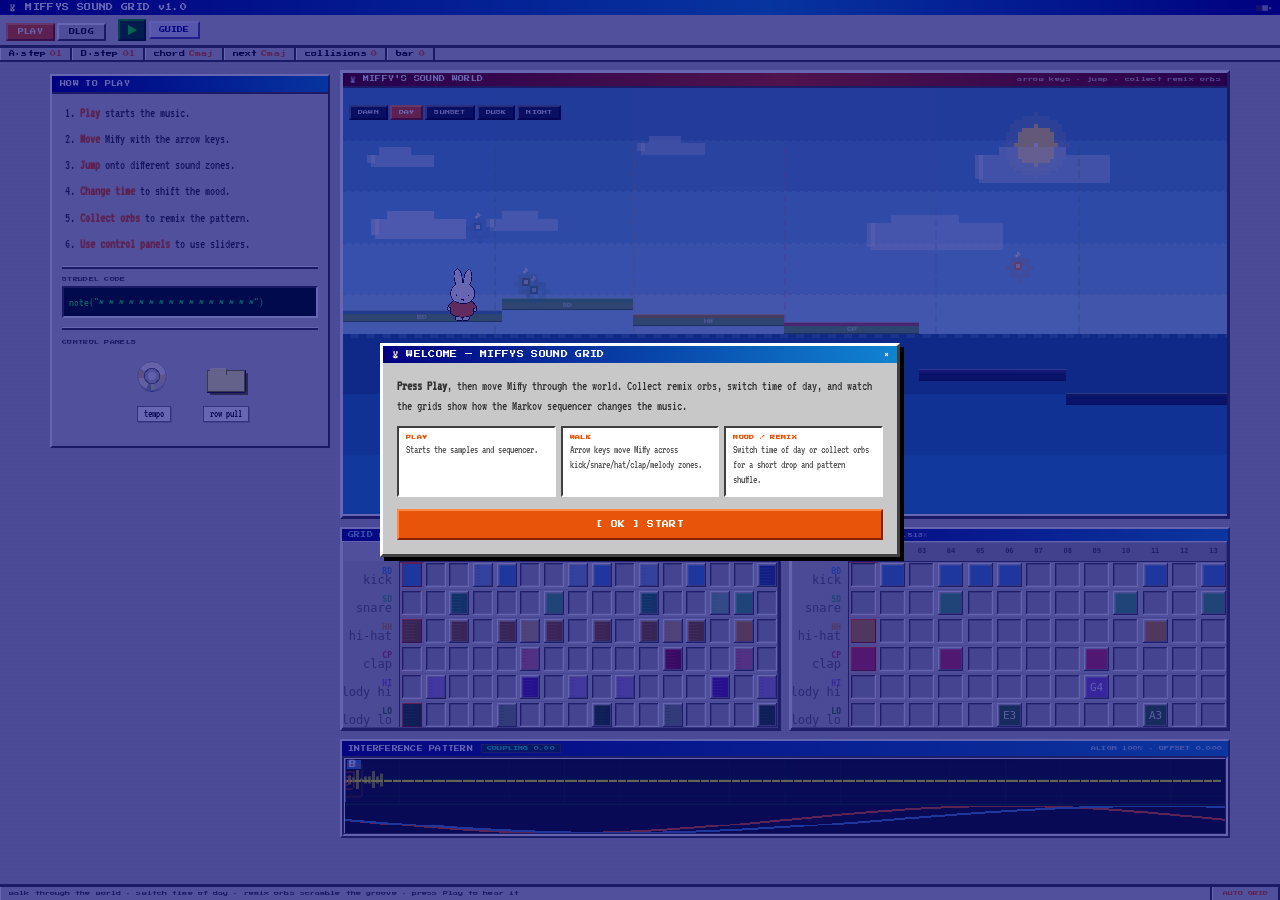
==== commit 9982e433: "edited blog" ====
--- a/index.html
+++ b/index.html
@@ -3,7 +3,7 @@
 <head>
 <meta charset="UTF-8">
 <meta name="viewport" content="width=device-width, initial-scale=1.0">
-<title>Markov Sound Grid</title>
+<title>Miffy's Sound Grid</title>
 <link rel="preconnect" href="https://fonts.googleapis.com">
 <link rel="preconnect" href="https://fonts.gstatic.com" crossorigin>
 <link href="https://fonts.googleapis.com/css2?family=VT323&family=Press+Start+2P&display=swap" rel="stylesheet">
@@ -363,7 +363,7 @@
   <header>
     <div class="header-titlebar">
       <span>🐰</span>
-      <span>MARKOV SOUND GRID v1.0</span>
+      <span>MIFFYS SOUND GRID v1.0</span>
       <span style="margin-left:auto;font-size:5px;opacity:.7">⬛⬜✖</span>
     </div>
     <div style="display:flex;align-items:stretch;flex-wrap:wrap;">
@@ -501,7 +501,7 @@
     <div class="intro-card">
       <div class="intro-card-titlebar">
         <span>🐰</span>
-        <span>WELCOME — MARKOV SOUND GRID</span>
+        <span>WELCOME — MIFFYS SOUND GRID</span>
         <span style="margin-left:auto">✖</span>
       </div>
       <div class="intro-card-body">
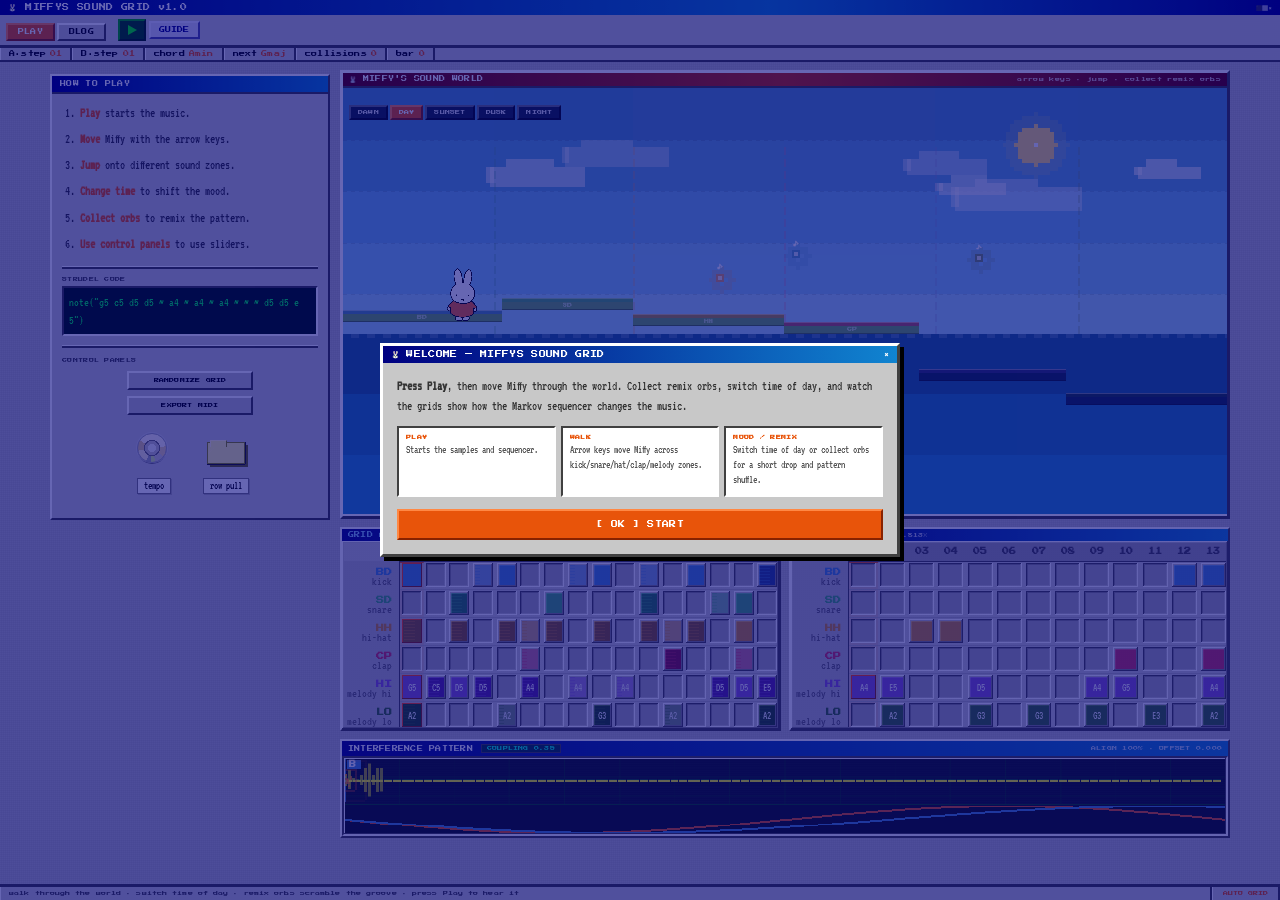
==== commit 532c3741: "export midi feature" ====
--- a/index.html
+++ b/index.html
@@ -146,6 +146,43 @@
 .control-launcher-title{
   font-family:var(--pixel);font-size:5px;letter-spacing:.06em;text-transform:uppercase;color:var(--muted);margin-bottom:8px;
   width:100%;
+}
+.control-randomize-btn{
+  appearance:none;
+  margin:0 auto 10px;
+  padding:5px 10px 4px;
+  background:var(--button-face);
+  color:var(--text);
+  border-style:solid;
+  border-width:2px;
+  border-color:#fff #404040 #404040 #fff;
+  box-shadow:none;
+  cursor:pointer;
+  font-family:var(--pixel);
+  font-size:5px;
+  letter-spacing:.04em;
+  text-transform:uppercase;
+  line-height:1.2;
+}
+.control-randomize-btn:hover{background:#d4d0c8;}
+.control-randomize-btn:active{
+  border-color:#404040 #fff #fff #404040;
+  padding:6px 9px 3px 11px;
+}
+.control-randomize-btn:focus-visible{
+  outline:1px dotted #000;
+  outline-offset:2px;
+}
+.control-utility-buttons{
+  display:flex;
+  flex-direction:column;
+  gap:6px;
+  align-items:center;
+  margin:0 auto 10px;
+}
+.control-utility-buttons .control-randomize-btn{
+  margin:0;
+  min-width:126px;
 }
 .desktop-panels{
   display:grid;
@@ -406,6 +443,14 @@
       </div>
       <div class="control-launcher">
         <div class="control-launcher-title">control panels</div>
+        <div class="control-utility-buttons">
+          <button id="randomize-grid-btn" class="control-randomize-btn" type="button">
+            randomize grid
+          </button>
+          <button id="export-midi-btn" class="control-randomize-btn" type="button">
+            export midi
+          </button>
+        </div>
         <div id="desktop-panels" class="desktop-panels">
           <button class="desktop-panel" type="button" data-panel="tempo">
             <span class="desktop-panel-icon tempo" aria-hidden="true"></span>
@@ -517,6 +562,7 @@
   </div>
 
 </div>
+<script src="midi-export.js"></script>
 <script src="app.js"></script>
 </body>
-</html>+</html>
